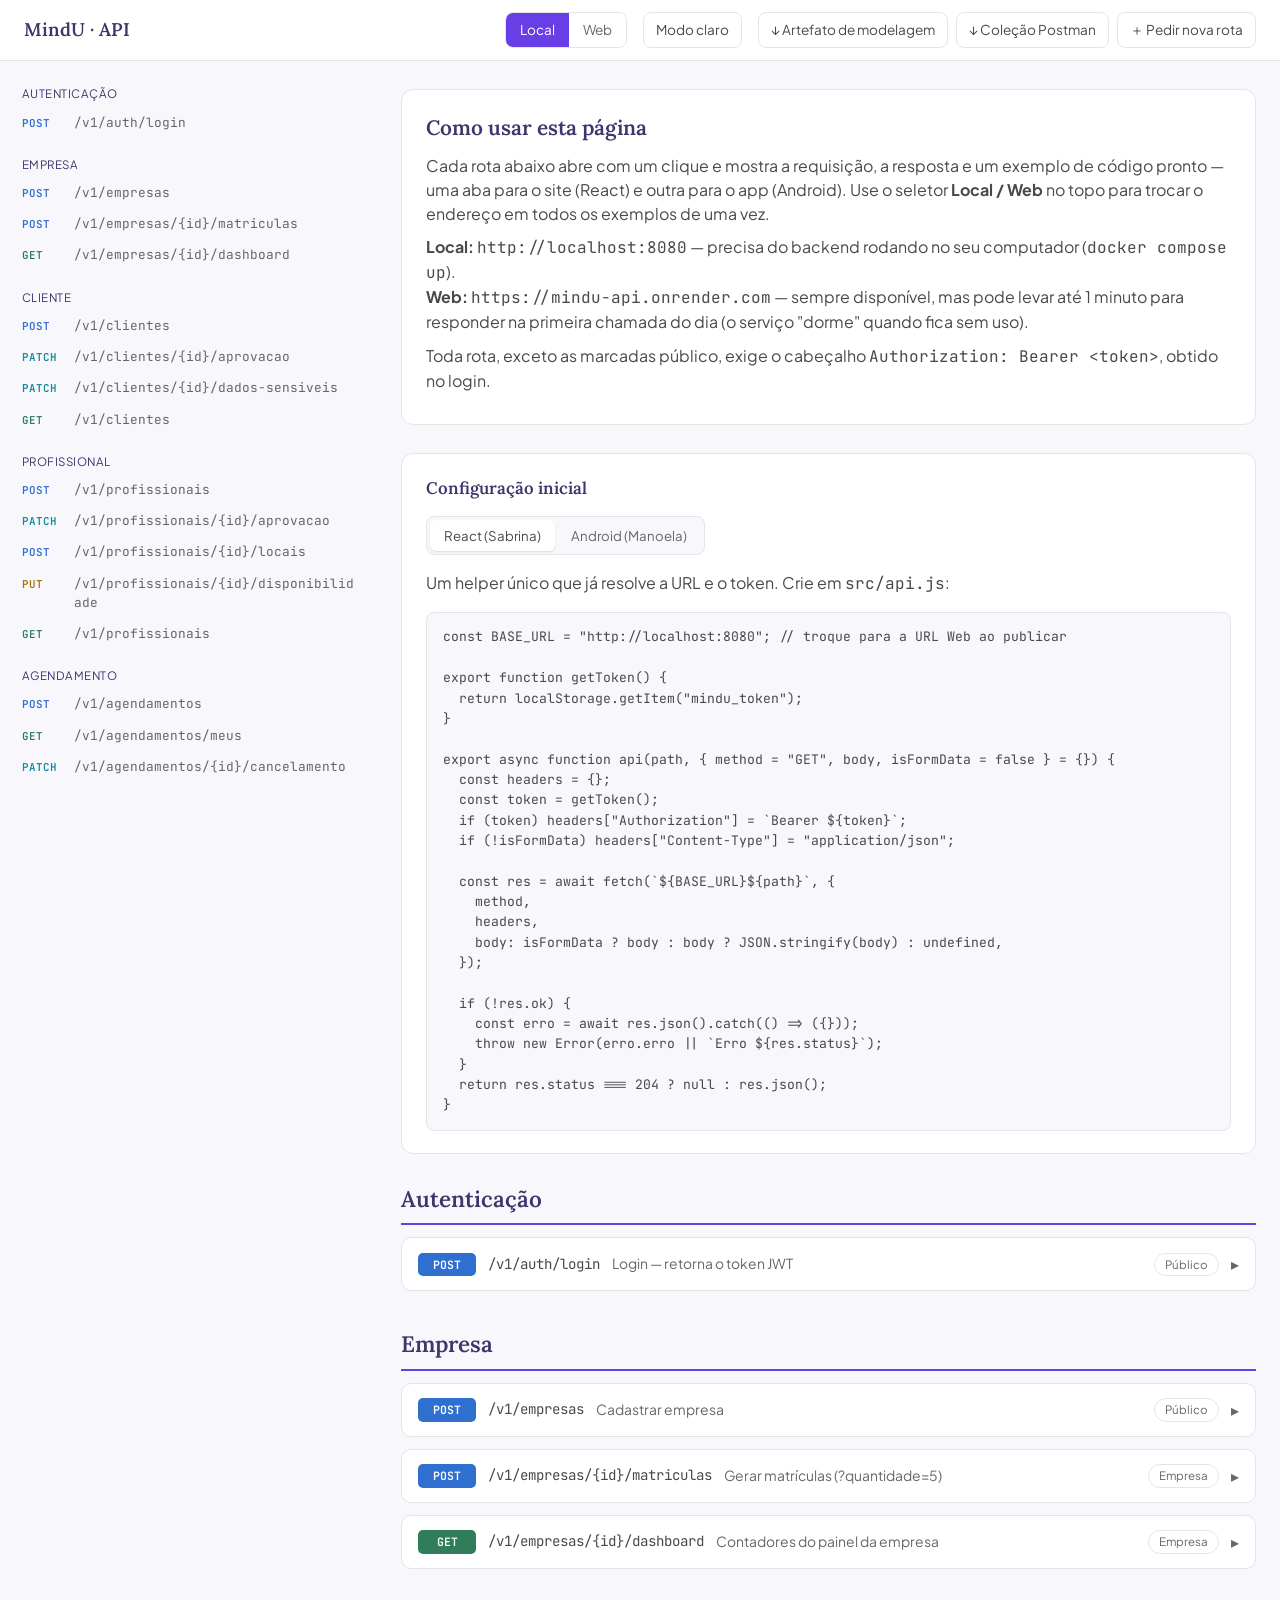
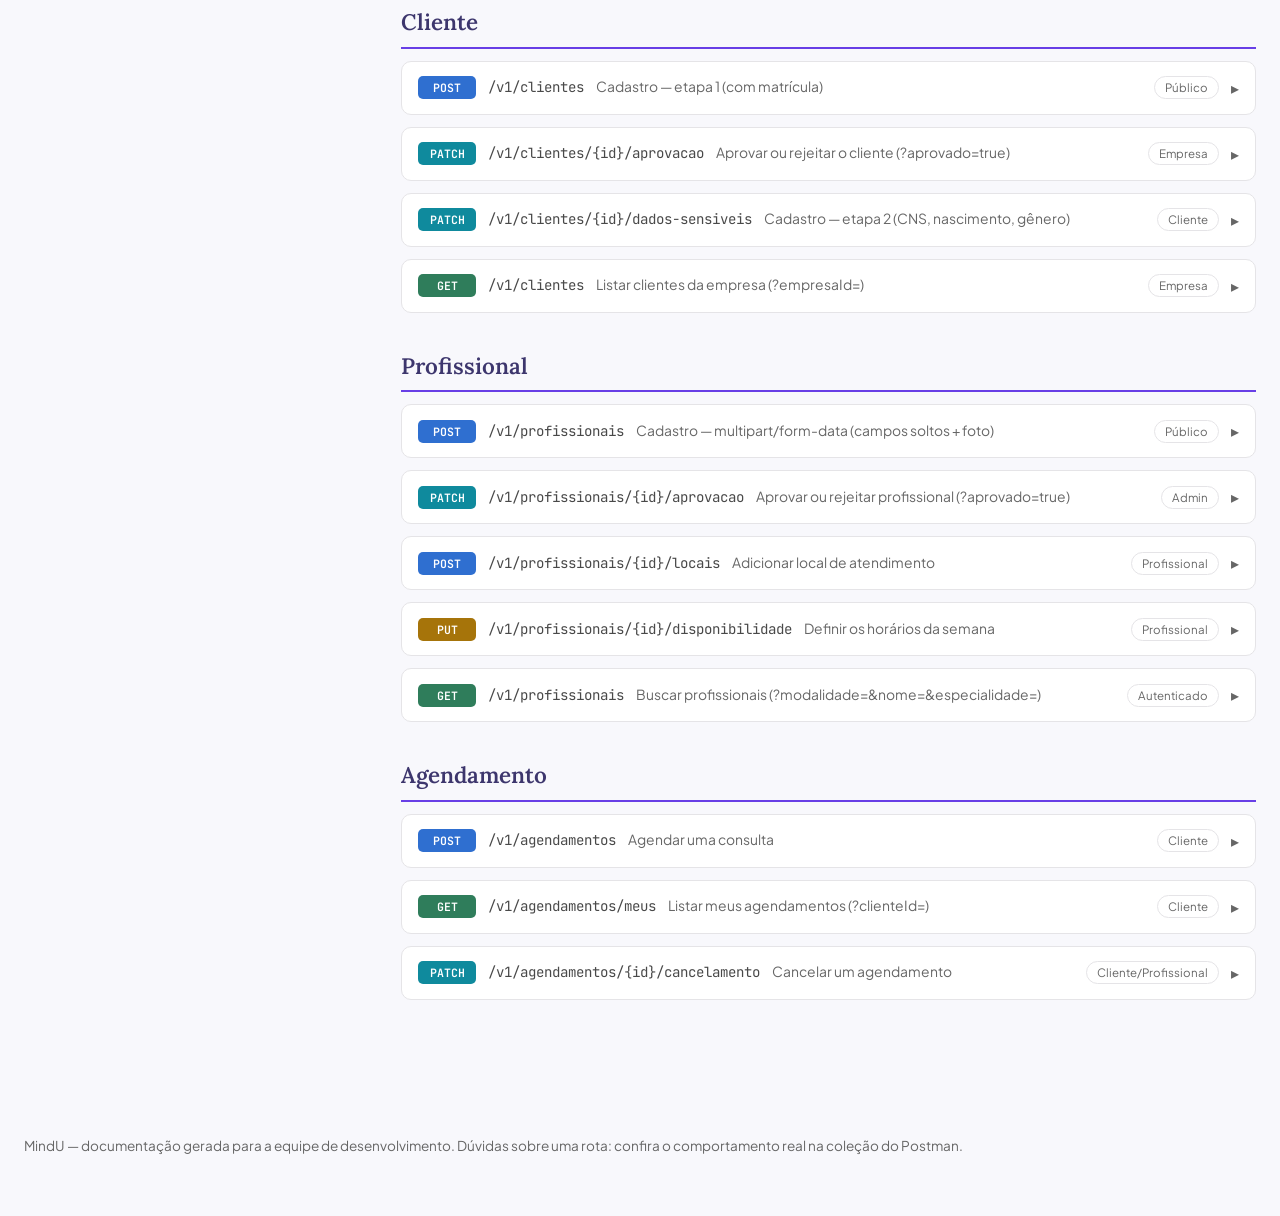
==== index.html @ 57644fc8 "Update index.html" ====
<!DOCTYPE html>
<html lang="pt-BR">
<head>
<meta charset="UTF-8">
<meta name="viewport" content="width=device-width, initial-scale=1">
<title>API MindU — Documentação</title>
<link rel="preconnect" href="https://fonts.googleapis.com">
<link rel="preconnect" href="https://fonts.gstatic.com" crossorigin>
<link href="https://fonts.googleapis.com/css2?family=Lora:wght@500;600&family=Plus+Jakarta+Sans:wght@400;500;600&family=JetBrains+Mono:wght@400;500&display=swap" rel="stylesheet">
<link rel="stylesheet" href="style.css">
<script src="script.js" defer></script>
</head>
<body>

  <div class="topbar">
    <h1>MindU · API</h1>
    <div class="spacer"></div>
    <div class="env-toggle" role="group" aria-label="Ambiente">
      <button id="env-local" class="active" data-env="local">Local</button>
      <button id="env-web" data-env="web">Web</button>
    </div>
    <button class="theme-toggle" id="theme-toggle" type="button" aria-label="Alternar tema"></button>
    <div class="dl">
      <a href="docs/mindu-modelagem.html" download>↓ Artefato de modelagem</a>
      <a href="docs/mindu-postman-collection.json" download>↓ Coleção Postman</a>
      <a id="req-route" href="#" target="_blank" rel="noopener">＋ Pedir nova rota</a>
    </div>
  </div>

  <div class="layout">
    <nav class="side" id="sidenav"></nav>
    <main>

      <div class="intro">
        <h2>Como usar esta página</h2>
        <p>Cada rota abaixo abre com um clique e mostra a requisição, a resposta e um exemplo de código pronto — uma aba para o site (React) e outra para o app (Android). Use o seletor <strong>Local / Web</strong> no topo para trocar o endereço em todos os exemplos de uma vez.</p>
        <p><strong>Local:</strong> <code>http://localhost:8080</code> — precisa do backend rodando no seu computador (<code>docker compose up</code>).<br>
        <strong>Web:</strong> <code id="web-url-display">https://mindu-api.onrender.com</code> — sempre disponível, mas pode levar até 1 minuto para responder na primeira chamada do dia (o serviço "dorme" quando fica sem uso).</p>
        <p>Toda rota, exceto as marcadas <span class="auth-pill">público</span>, exige o cabeçalho <code>Authorization: Bearer &lt;token&gt;</code>, obtido no login.</p>
      </div>

      <div class="setup">
        <h3>Configuração inicial</h3>
        <div class="tabs" data-setuptabs>
          <button class="active" data-tab="react">React (Sabrina)</button>
          <button data-tab="android">Android (Manoela)</button>
        </div>
        <div class="panel active" data-panel="react">
          <p class="setup-note">Um helper único que já resolve a URL e o token. Crie em <code>src/api.js</code>:</p>
          <pre><code>const BASE_URL = "<span class="baseurl">http://localhost:8080</span>"; // troque para a URL Web ao publicar

export function getToken() {
  return localStorage.getItem("mindu_token");
}

export async function api(path, { method = "GET", body, isFormData = false } = {}) {
  const headers = {};
  const token = getToken();
  if (token) headers["Authorization"] = `Bearer ${token}`;
  if (!isFormData) headers["Content-Type"] = "application/json";

  const res = await fetch(`${BASE_URL}${path}`, {
    method,
    headers,
    body: isFormData ? body : body ? JSON.stringify(body) : undefined,
  });

  if (!res.ok) {
    const erro = await res.json().catch(() => ({}));
    throw new Error(erro.erro || `Erro ${res.status}`);
  }
  return res.status === 204 ? null : res.json();
}</code></pre>
        </div>
        <div class="panel" data-panel="android">
          <p class="setup-note">Adicione ao <code>build.gradle</code> (module: app):</p>
          <pre><code>implementation("com.squareup.retrofit2:retrofit:2.11.0")
implementation("com.squareup.retrofit2:converter-gson:2.11.0")
implementation("com.squareup.okhttp3:logging-interceptor:4.12.0")</code></pre>
      <p class="setup-note setup-note-spaced"><code>RetrofitClient.java</code> — monta o cliente e injeta o token salvo:</p>
      <pre><code>public class RetrofitClient {
    private static final String BASE_URL = "<span class="baseurl">http://10.0.2.2:8080</span>/"; // emulador -> localhost da máquina
    private static Retrofit retrofit;

    public static Retrofit getInstance(Context context) {
        if (retrofit == null) {
            OkHttpClient client = new OkHttpClient.Builder()
                .addInterceptor(chain -> {
                    SharedPreferences prefs = context.getSharedPreferences("mindu", Context.MODE_PRIVATE);
                    String token = prefs.getString("token", null);
                    Request.Builder b = chain.request().newBuilder();
                    if (token != null) b.addHeader("Authorization", "Bearer " + token);
                    return chain.proceed(b.build());
                })
                .addInterceptor(new HttpLoggingInterceptor().setLevel(HttpLoggingInterceptor.Level.BODY))
                .build();

            retrofit = new Retrofit.Builder()
                .baseUrl(BASE_URL)
                .client(client)
                .addConverterFactory(GsonConverterFactory.create())
                .build();
        }
        return retrofit;
    }
}</code></pre>
          <p class="setup-note setup-note-compact">No emulador Android, <code>10.0.2.2</code> aponta para o <code>localhost</code> do seu PC. Em um celular físico na mesma rede, use o IP local da máquina (ex.: <code>192.168.x.x</code>) em vez disso — a URL Web funciona igual nos dois casos.</p>
          <p class="setup-note setup-note-spaced">Cada rota abaixo mostra só o método da interface <code>ApiService</code> e a chamada — adicione o método correspondente à sua interface conforme for implementando.</p>
        </div>
      </div>

      <div id="routes"></div>
    </main>
  </div>

  <footer>MindU — documentação gerada para a equipe de desenvolvimento. Dúvidas sobre uma rota: confira o comportamento real na coleção do Postman.</footer>

</body>
</html>
---- style.css ----
:root {
  color-scheme: light dark;

  /* Paleta oficial: valor claro, valor escuro */
  --bg:      light-dark(#F8F8FC, #030307);
  --panel:   light-dark(#FFFFFF, #1F2028);
  --ink:     light-dark(#494949, #BCBACA);  /* texto */
  --muted:   light-dark(#666666, #9C91A7);  /* texto secundário */
  --line:    light-dark(#E5E4E7, #2E303A);  /* bordas */
  --primary: light-dark(#3D366D, #9992C9);  /* títulos */
  --accent:  light-dark(#683FE6, #4319C2);  /* fundos: botão ativo */
  --link:    light-dark(#683FE6, #9992C9);  /* links e destaques em texto */
  --focus:   #8294EF;                        /* anel de foco e hover */
  --accent-ink: #FFFFFF;

  /* Métodos HTTP (fora da paleta, para cada um ter cor própria) */
  --get:    light-dark(#2F7D5B, #4FB58A);
  --post:   light-dark(#2F6FD0, #6A9BF0);
  --put:    light-dark(#A6740A, #D9A23A);
  --patch:  light-dark(#0F8A9D, #3FB6C9);
  --delete: light-dark(#B23A48, #E06B79);
  --badge-ink: light-dark(#FFFFFF, #030307);

  font-family: 'Plus Jakarta Sans', system-ui, -apple-system, sans-serif;
  font-size: 16px;
  line-height: 1.5;
}
:root[data-theme="light"] { color-scheme: light; }
:root[data-theme="dark"]  { color-scheme: dark; }

* { box-sizing: border-box; }
html { scroll-padding-top: calc(var(--topbar-h, 60px) + 12px); }
body { margin: 0; background: var(--bg); color: var(--ink); }
h1, h2, h3 { font-family: 'Lora', Georgia, serif; font-weight: 600; margin: 0; color: var(--primary); }
code, pre, .mono { font-family: 'JetBrains Mono', monospace; }
p code, li code { overflow-wrap: anywhere; }
a { color: var(--link); }
button:focus-visible, a:focus-visible { outline: 2px solid var(--focus); outline-offset: 2px; }

/* Topo */
.topbar { position: sticky; top: 0; z-index: 20; display: flex; align-items: center; gap: 12px 16px; padding: 12px 24px; background: var(--panel); border-bottom: 1px solid var(--line); flex-wrap: wrap; }
.topbar h1 { font-size: 1.15rem; }
.topbar .sub { color: var(--muted); font-size: .85rem; }
.spacer { flex: 1; }
.theme-toggle, .dl a { border: 1px solid var(--line); border-radius: 8px; padding: 7px 12px; font: inherit; font-size: .85rem; cursor: pointer; color: var(--ink); background: var(--panel); text-decoration: none; white-space: nowrap; }
.theme-toggle:hover, .dl a:hover { border-color: var(--focus); color: var(--link); }
.env-toggle { display: flex; border: 1px solid var(--line); border-radius: 8px; overflow: hidden; }
.env-toggle button { border: none; background: var(--panel); padding: 7px 14px; font: inherit; font-size: .85rem; cursor: pointer; color: var(--muted); }
.env-toggle button.active { background: var(--accent); color: var(--accent-ink); }
.dl { display: flex; gap: 8px; flex-wrap: wrap; }

/* Layout */
.layout { display: flex; max-width: 1280px; margin: 0 auto; }
main { flex: 1; padding: 28px 24px 80px; min-width: 0; }

/* Menu lateral */
nav.side { flex-shrink: 0; padding: 24px 12px; position: sticky; top: var(--topbar-h, 60px); align-self: flex-start; max-height: calc(100vh - var(--topbar-h, 60px)); overflow-y: auto; overflow-x: hidden; overscroll-behavior: contain; scrollbar-width: thin; }
nav.side a { display: flex; align-items: baseline; gap: 8px; padding: 6px 10px; border-radius: 6px; color: var(--muted); text-decoration: none; font-size: .8rem; }
nav.side a:hover { background: var(--line); color: var(--ink); }
nav.side .nm { flex: 0 0 44px; font-family: 'JetBrains Mono', monospace; font-size: .68rem; font-weight: 600; }
nav.side .np { min-width: 0; font-family: 'JetBrains Mono', monospace; overflow-wrap: anywhere; }
nav.side .nm.get { color: var(--get); }
nav.side .nm.post { color: var(--post); }
nav.side .nm.put { color: var(--put); }
nav.side .nm.patch { color: var(--patch); }
nav.side .nm.delete { color: var(--delete); }
nav.side .grp { font-size: .72rem; text-transform: uppercase; letter-spacing: .04em; color: var(--primary); margin: 18px 0 4px 10px; }
nav.side .grp:first-child { margin-top: 0; }

/* Conteúdo */
.intro, .setup { background: var(--panel); border: 1px solid var(--line); border-radius: 12px; padding: 22px 24px; margin-bottom: 28px; }
.intro p { margin: .6em 0; max-width: 70ch; }
.intro h2 { font-size: 1.3rem; margin-bottom: 10px; }
.setup h3 { font-size: 1.05rem; margin-bottom: 8px; }
section.resource { margin-bottom: 36px; }
section.resource > h2 { font-size: 1.4rem; margin-bottom: 4px; padding-bottom: 8px; border-bottom: 2px solid var(--link); }

/* Rotas */
.route { background: var(--panel); border: 1px solid var(--line); border-radius: 10px; margin-top: 12px; overflow: hidden; }
.route > button.head { width: 100%; display: flex; align-items: center; flex-wrap: wrap; gap: 8px 12px; padding: 14px 16px; background: none; border: none; cursor: pointer; text-align: left; font: inherit; color: var(--ink); }
.badge { font-size: .72rem; font-weight: 600; padding: 3px 9px; border-radius: 5px; color: var(--badge-ink); font-family: 'JetBrains Mono', monospace; flex-shrink: 0; width: 58px; text-align: center; }
.badge.get { background: var(--get); }
.badge.post { background: var(--post); }
.badge.put { background: var(--put); }
.badge.patch { background: var(--patch); }
.badge.delete { background: var(--delete); }
.route .path { font-family: 'JetBrains Mono', monospace; font-size: .88rem; min-width: 0; overflow-wrap: anywhere; }
.route .desc { color: var(--muted); font-size: .87rem; flex: 1 1 200px; min-width: 0; overflow: hidden; text-overflow: ellipsis; white-space: nowrap; }
.route .auth-pill { font-size: .72rem; color: var(--muted); border: 1px solid var(--line); border-radius: 20px; padding: 2px 10px; flex-shrink: 0; }
.chev { transition: transform .15s; color: var(--muted); flex-shrink: 0; }
.route.open .chev { transform: rotate(90deg); }
.route .body { display: none; padding: 0 18px 20px; border-top: 1px solid var(--line); }
.route.open .body { display: block; }
.route .body p.d { color: var(--muted); margin: 14px 0 6px; font-size: .92rem; }

.tabs { display: flex; gap: 2px; margin: 14px 0 0; background: var(--bg); border: 1px solid var(--line); border-radius: 8px; padding: 3px; width: fit-content; max-width: 100%; flex-wrap: wrap; }
.tabs button { border: none; background: none; padding: 6px 14px; font: inherit; font-size: .83rem; border-radius: 6px; cursor: pointer; color: var(--muted); }
.tabs button.active { background: var(--panel); color: var(--ink); box-shadow: 0 1px 2px rgba(0, 0, 0, .12); }
.panel { display: none; }
.panel.active { display: block; }

pre { background: var(--bg); color: var(--ink); border: 1px solid var(--line); padding: 14px 16px; border-radius: 8px; overflow-x: auto; font-size: .82rem; margin: 8px 0 0; line-height: 1.55; }
.url-line { font-family: 'JetBrains Mono', monospace; font-size: .85rem; background: var(--bg); border: 1px solid var(--line); border-radius: 6px; padding: 8px 12px; margin-top: 10px; overflow-x: auto; white-space: nowrap; }
.url-line .m { font-weight: 600; }

.issue-link { display: inline-block; margin-top: 14px; font-size: .85rem; }

footer { max-width: 1280px; margin: 0 auto; padding: 20px 24px 60px; color: var(--muted); font-size: .85rem; }

@media (max-width: 860px) {
  nav.side { display: none; }
  .route .desc { display: none; }
  h1 span { display: none;}
}
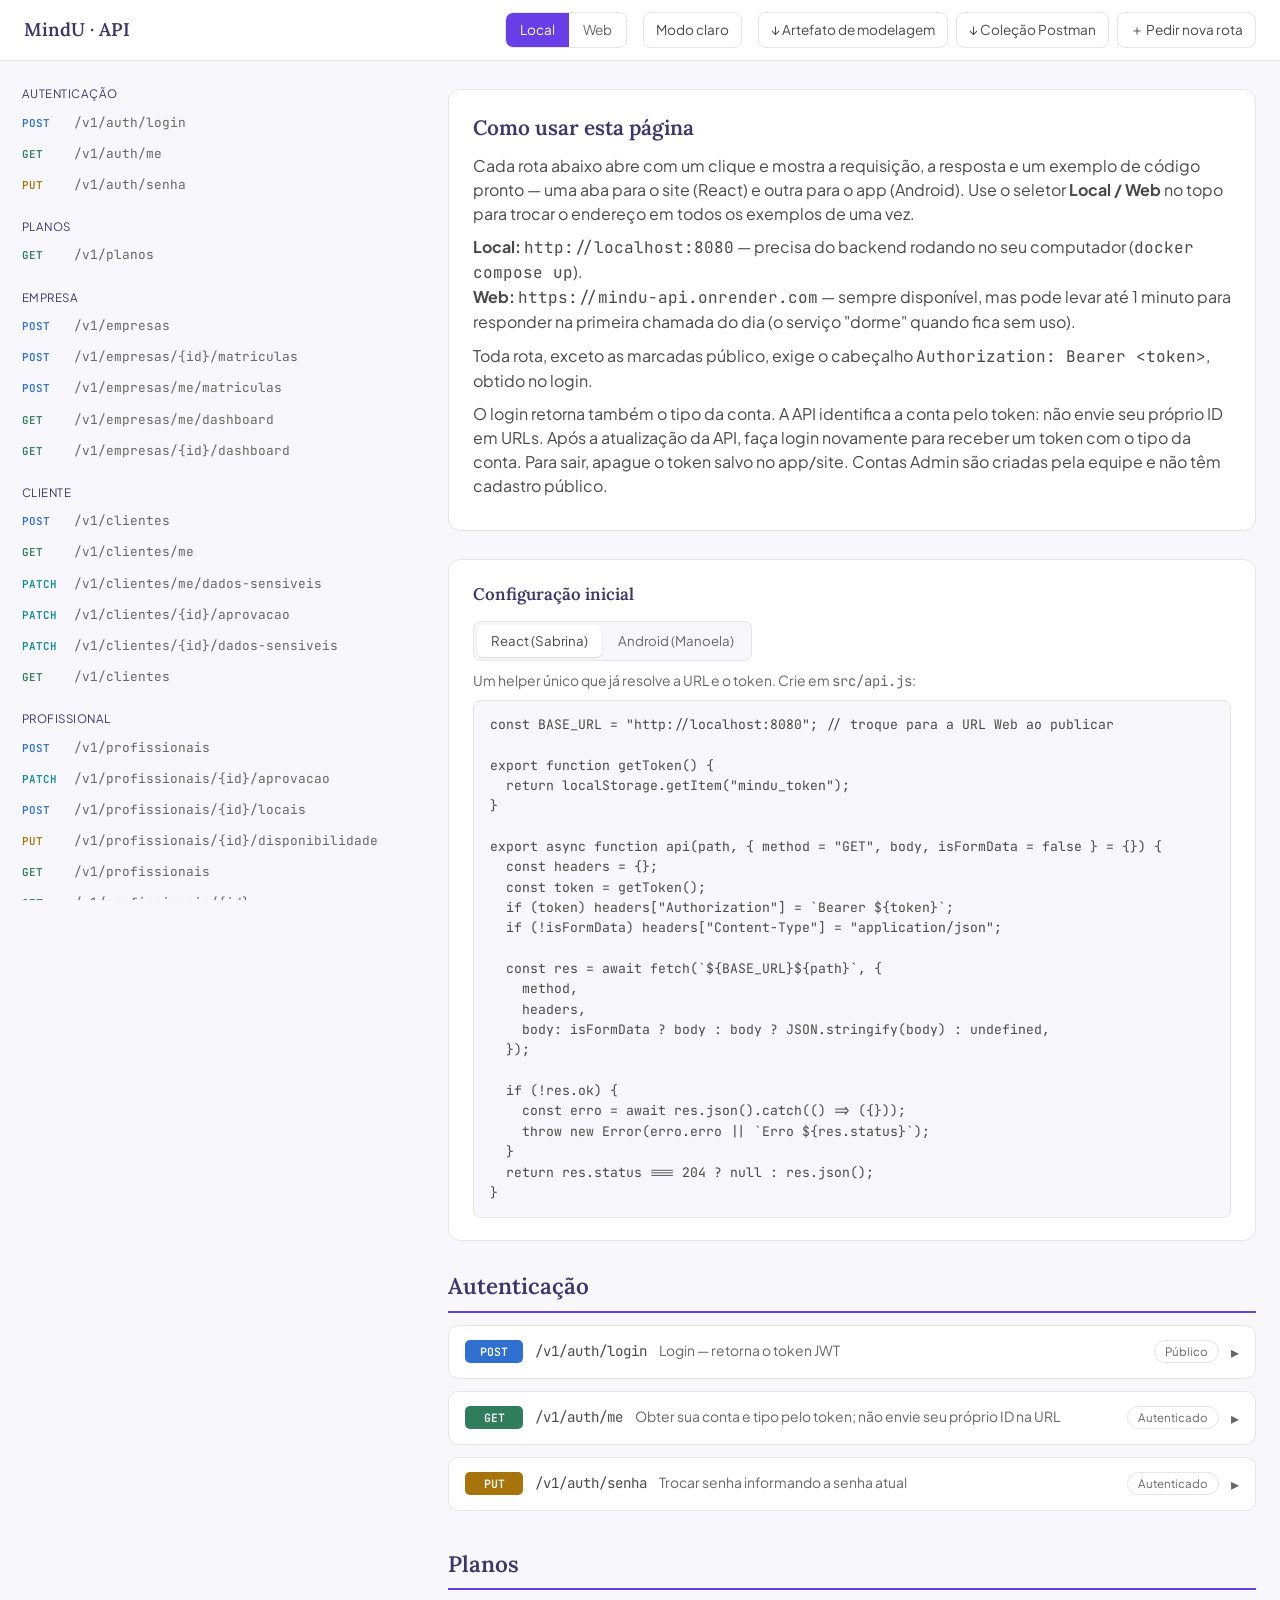
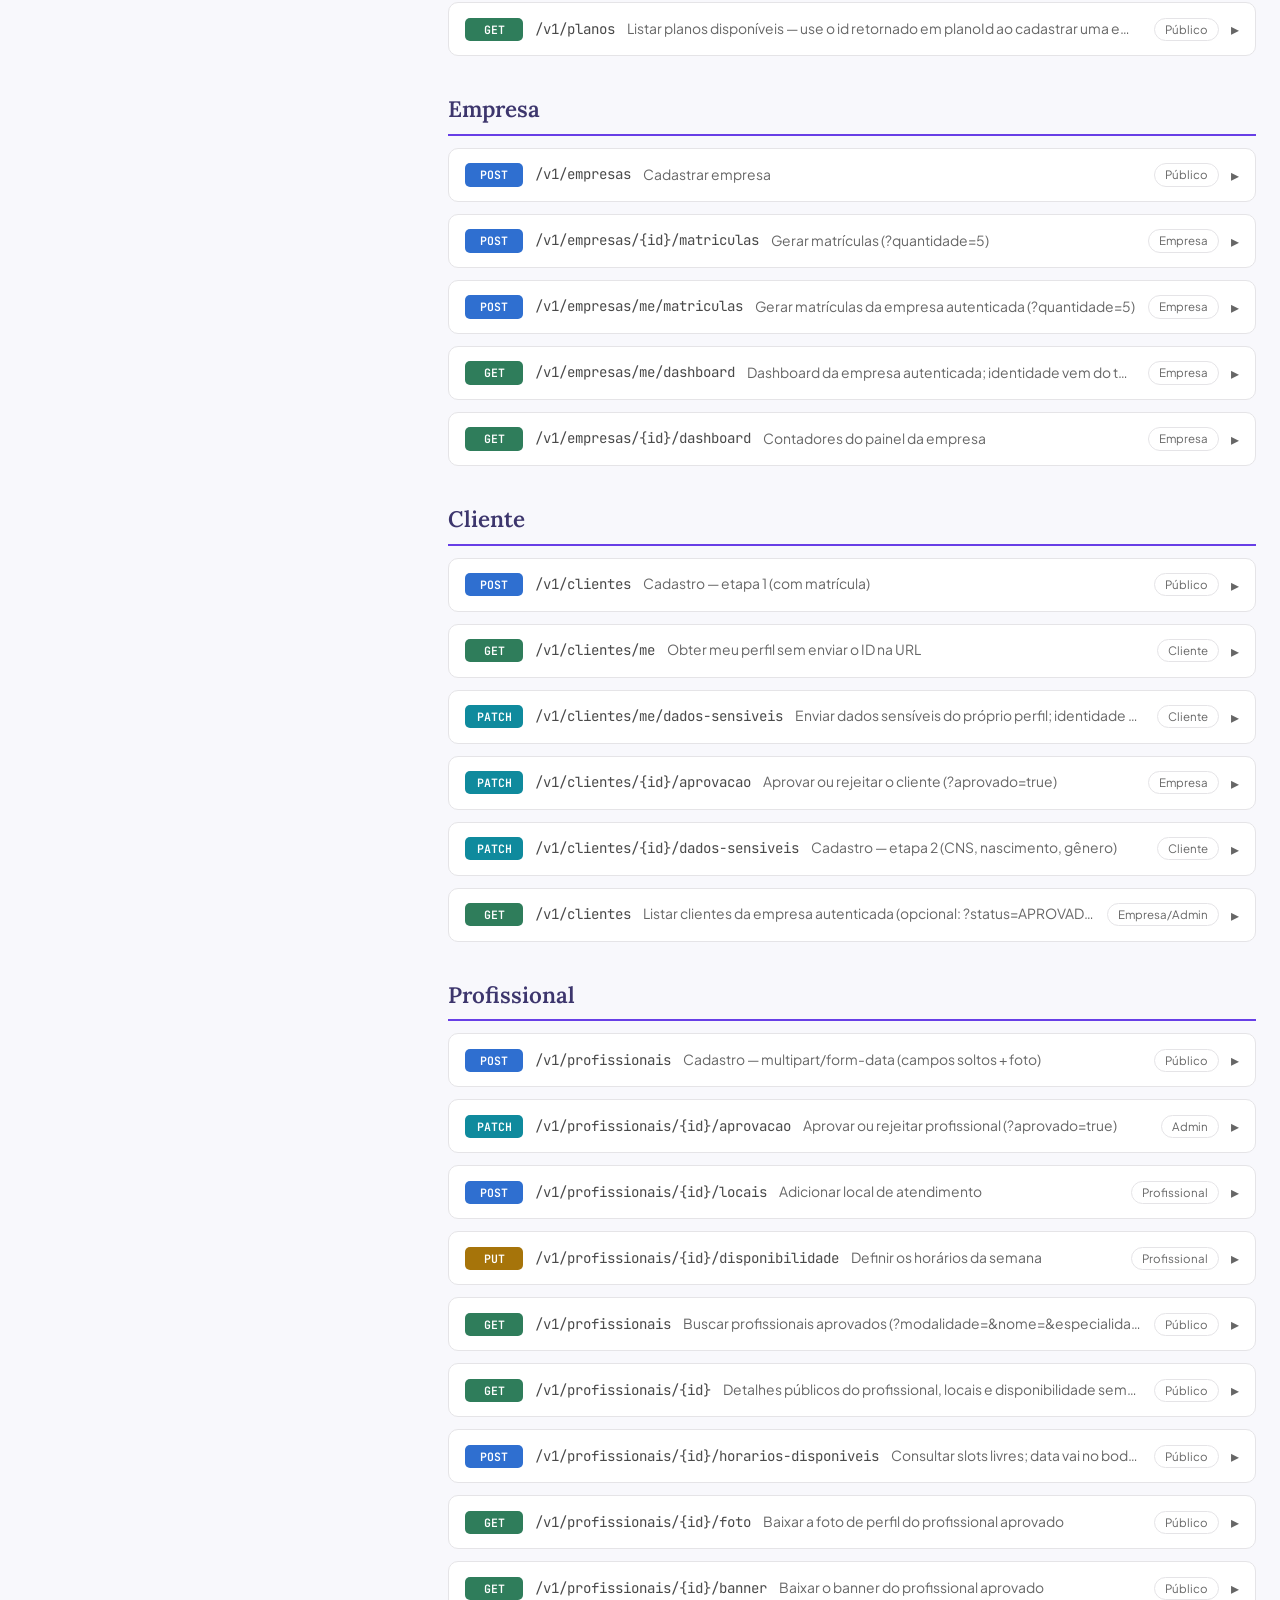
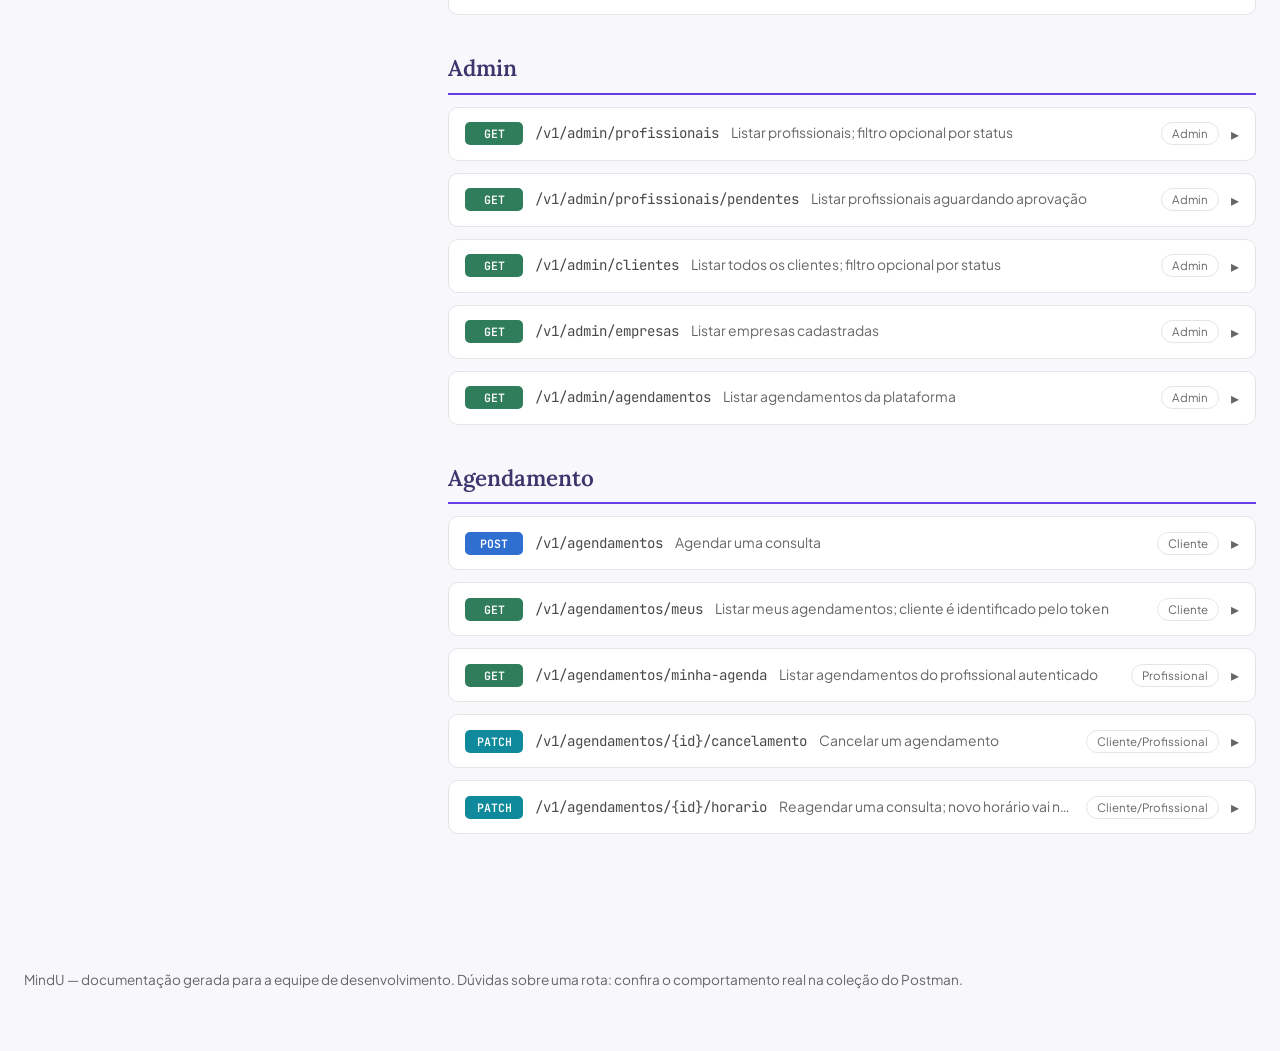
==== commit 2a288691: "a" ====
--- a/index.html
+++ b/index.html
@@ -37,6 +37,7 @@
         <p><strong>Local:</strong> <code>http://localhost:8080</code> — precisa do backend rodando no seu computador (<code>docker compose up</code>).<br>
         <strong>Web:</strong> <code id="web-url-display">https://mindu-api.onrender.com</code> — sempre disponível, mas pode levar até 1 minuto para responder na primeira chamada do dia (o serviço "dorme" quando fica sem uso).</p>
         <p>Toda rota, exceto as marcadas <span class="auth-pill">público</span>, exige o cabeçalho <code>Authorization: Bearer &lt;token&gt;</code>, obtido no login.</p>
+      <p>O login retorna também o tipo da conta. A API identifica a conta pelo token: não envie seu próprio ID em URLs. Após a atualização da API, faça login novamente para receber um token com o tipo da conta. Para sair, apague o token salvo no app/site. Contas Admin são criadas pela equipe e não têm cadastro público.</p>
       </div>
 
       <div class="setup">
--- a/style.css
+++ b/style.css
@@ -104,8 +104,22 @@
 .url-line .m { font-weight: 600; }
 
 .issue-link { display: inline-block; margin-top: 14px; font-size: .85rem; }
+.setup-note { color: var(--muted); font-size: .87rem; margin: 10px 0 0; }
+.setup-note-spaced { margin-top: 14px; }
+.setup-note-compact { font-size: .85rem; margin-top: 10px; }
+footer { max-width: 1280px; margin: 0 auto; padding: 20px 24px 60px; color: var(--muted); font-size: .85rem; }
 
-footer { max-width: 1280px; margin: 0 auto; padding: 20px 24px 60px; color: var(--muted); font-size: .85rem; }
+.errors { margin-top: 16px; border-top: 1px dashed var(--line); padding-top: 12px; }
+.errors summary { cursor: pointer; font-size: .85rem; font-weight: 600; color: var(--primary); }
+.errors summary:hover { color: var(--link); }
+.errors ul { margin: 10px 0 0; padding-left: 0; list-style: none; }
+.errors li { font-size: .85rem; padding: 8px 0; border-top: 1px solid var(--line); }
+.errors li:first-child { border-top: none; }
+.cod { display: inline-block; font-family: 'JetBrains Mono', monospace; font-size: .72rem; font-weight: 600; padding: 1px 7px; border-radius: 4px; margin-right: 6px; }
+.cod-4xx { background: color-mix(in srgb, var(--put) 20%, transparent); color: var(--put); }
+.cod-5xx { background: color-mix(in srgb, var(--delete) 20%, transparent); color: var(--delete); }
+nav.side a { position: relative; }
+.err-count { margin-left: auto; flex-shrink: 0; font-size: .65rem; font-weight: 700; background: var(--line); color: var(--muted); border-radius: 999px; padding: 1px 6px; }
 
 @media (max-width: 860px) {
   nav.side { display: none; }
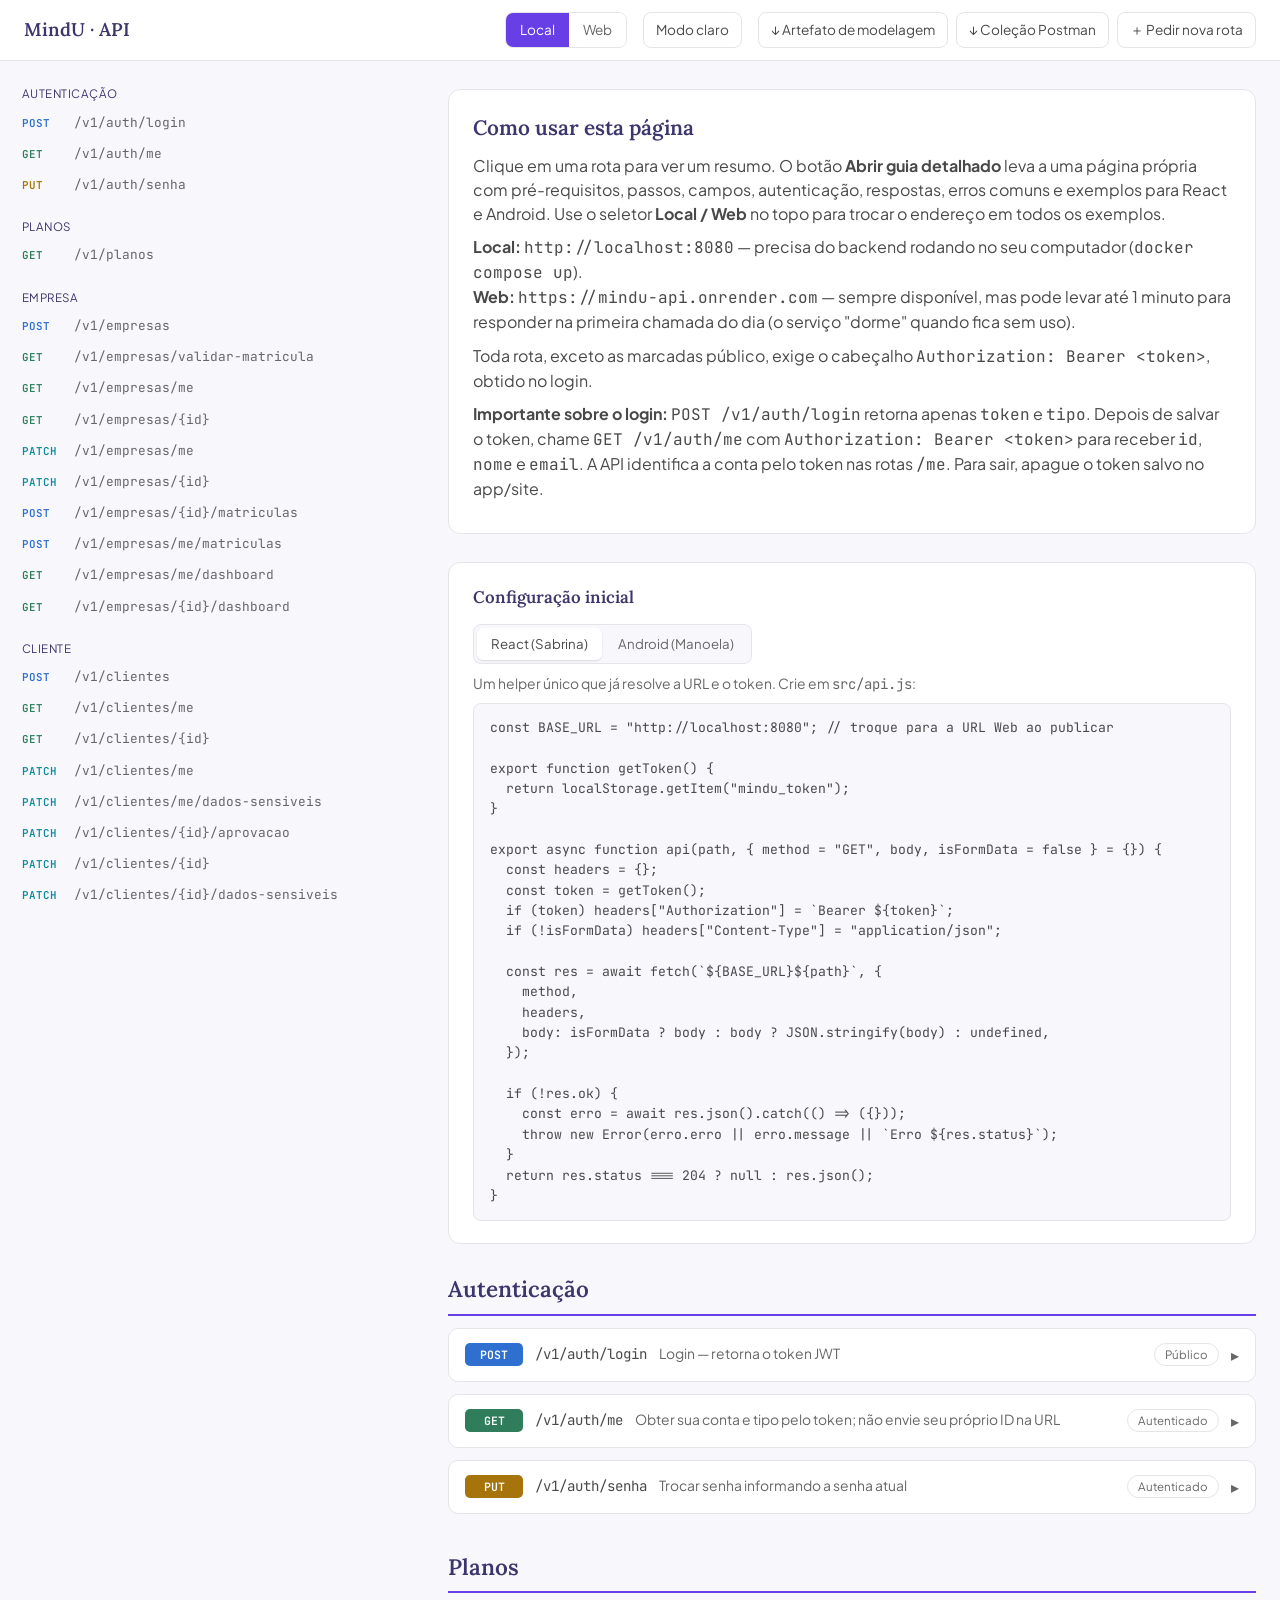
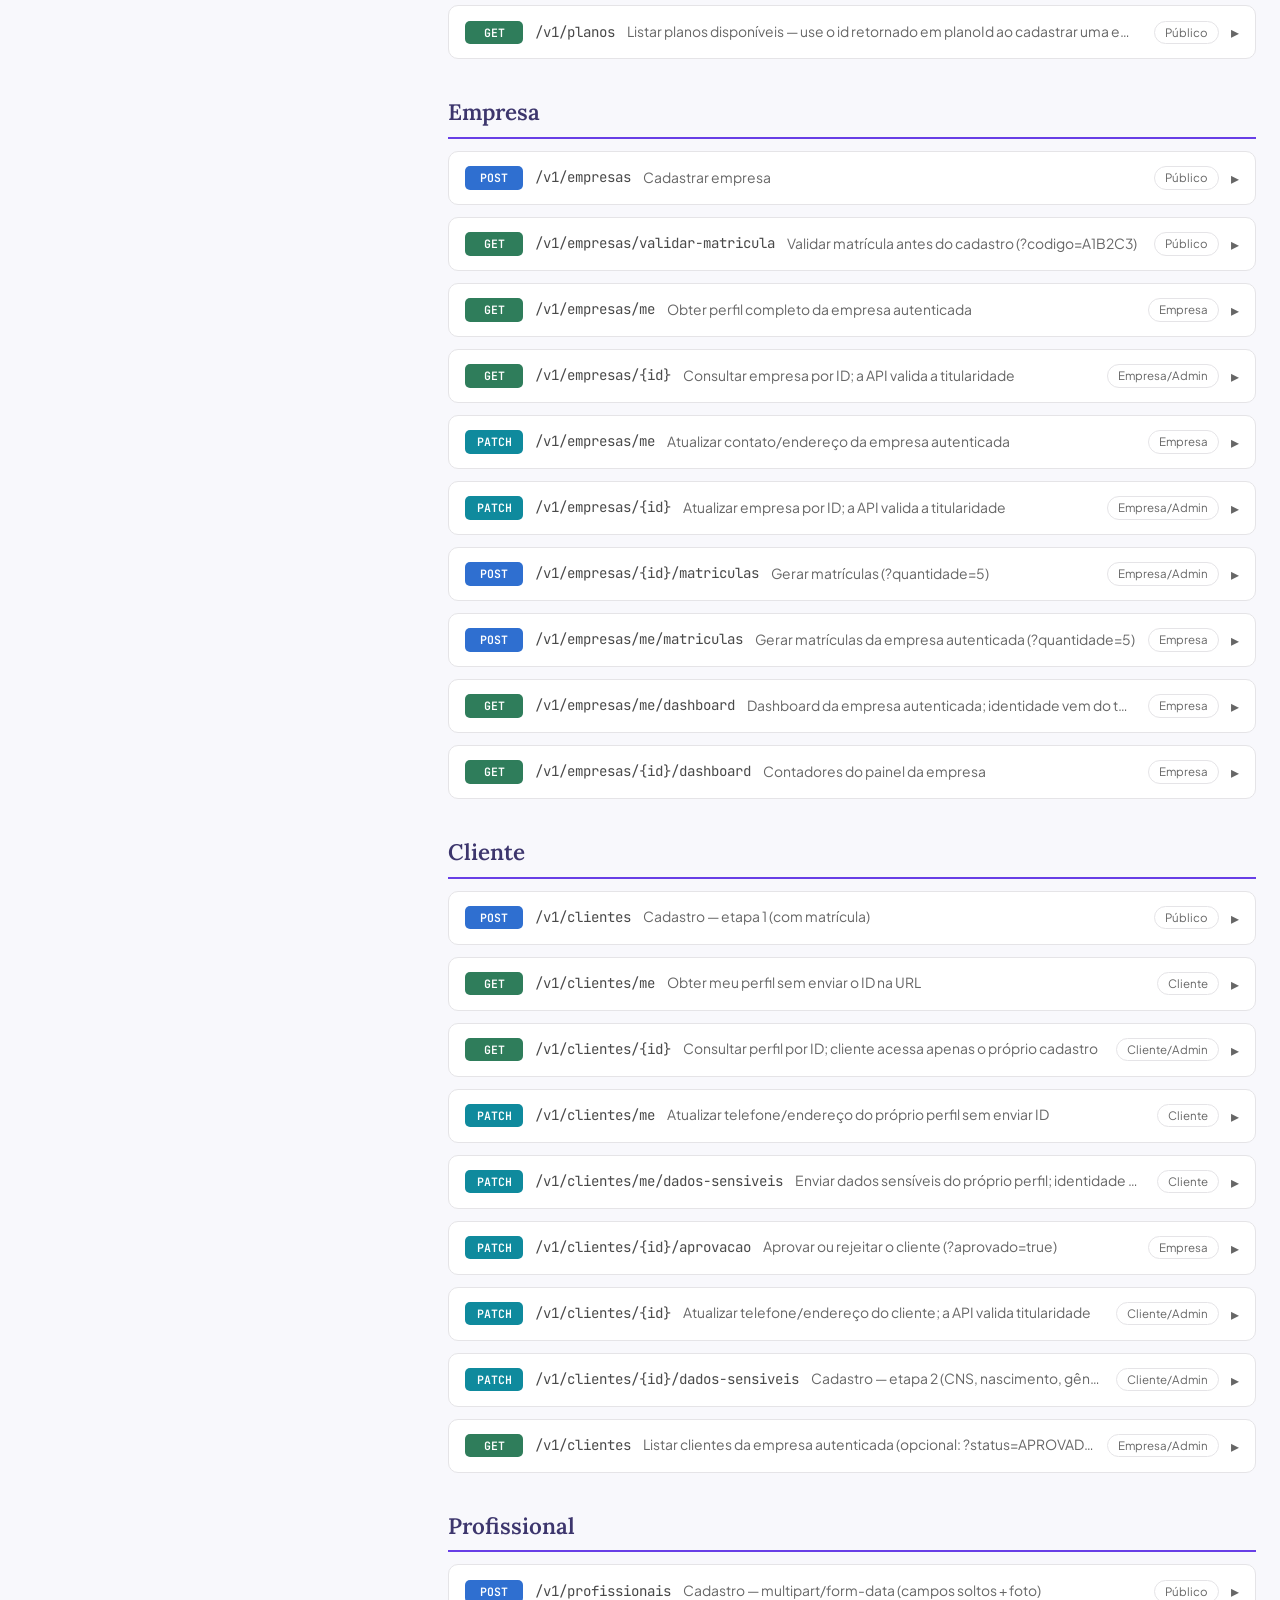
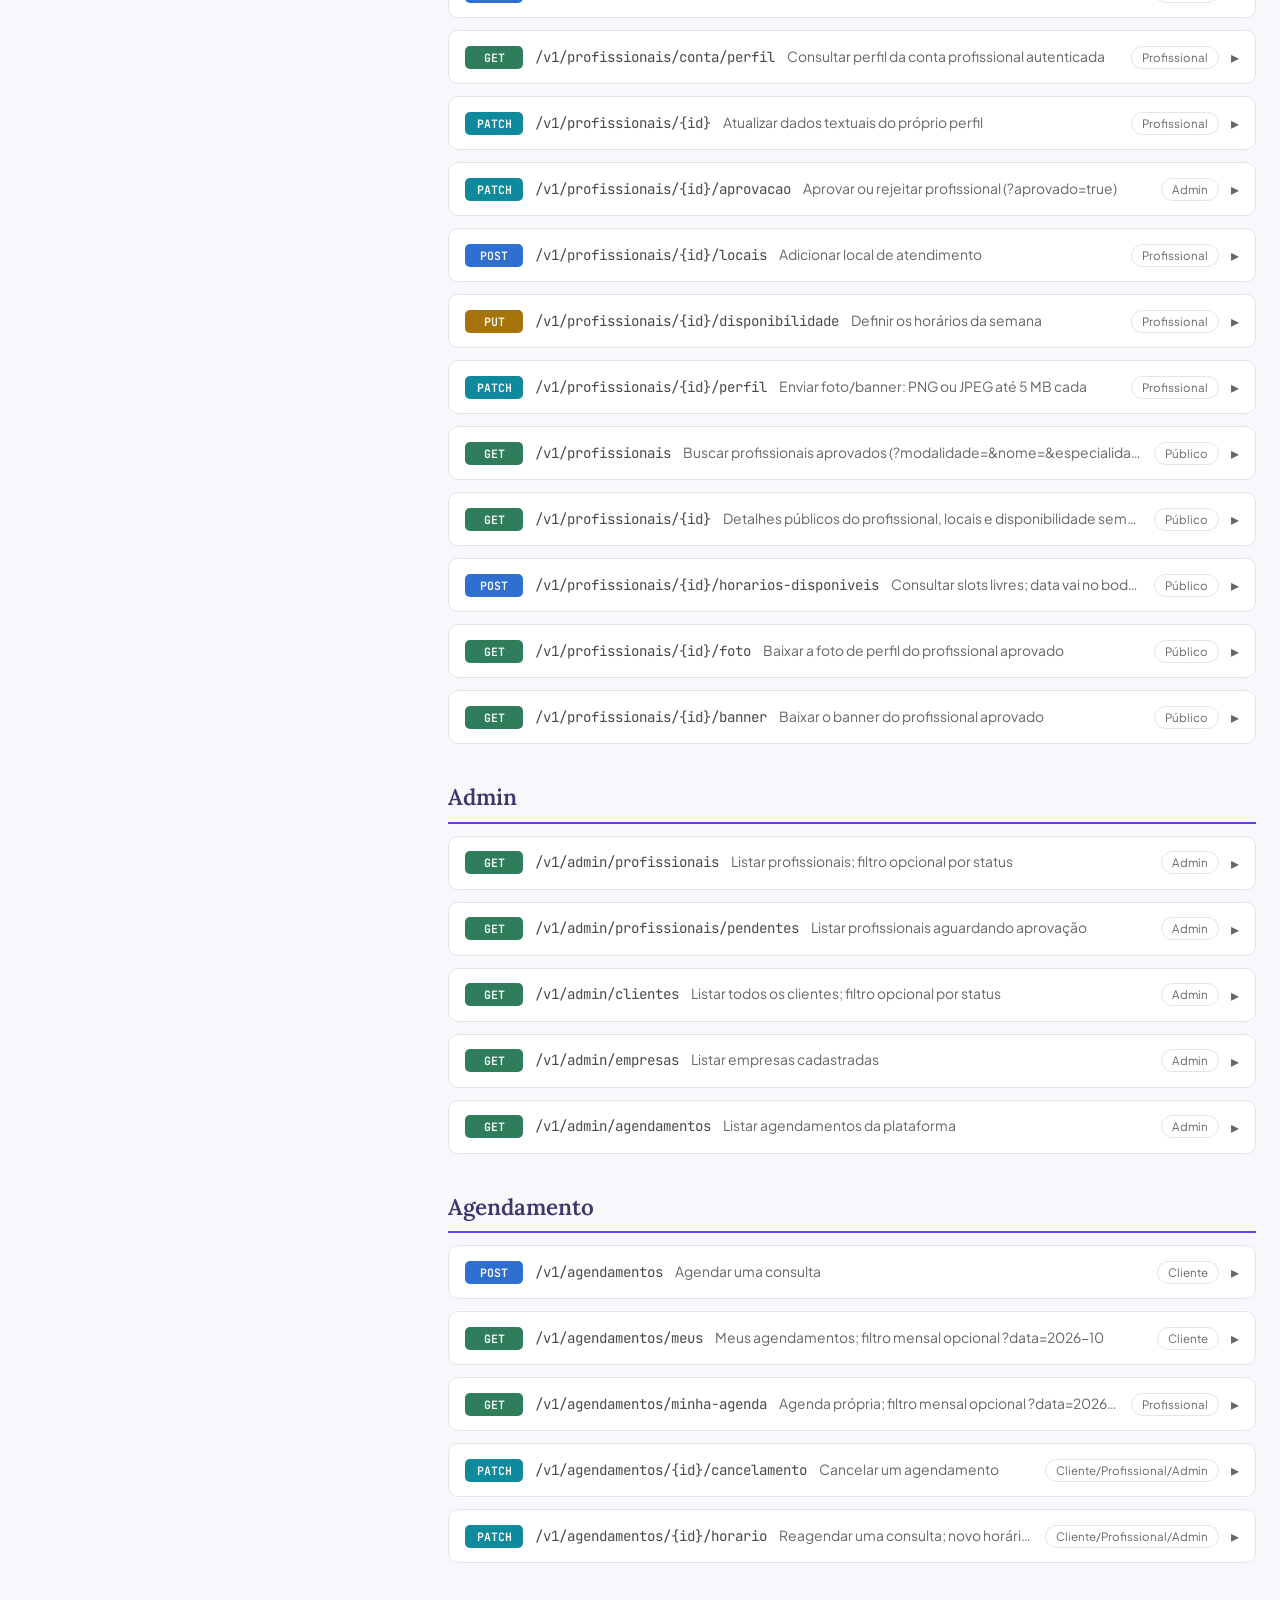
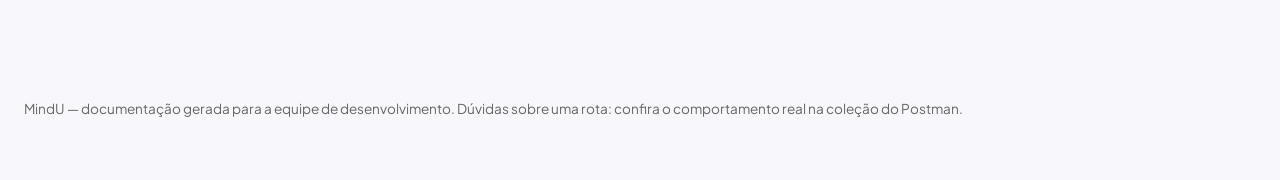
==== commit bc22fb07: "acrescentando novas rotas" ====
--- a/index.html
+++ b/index.html
@@ -33,11 +33,11 @@
 
       <div class="intro">
         <h2>Como usar esta página</h2>
-        <p>Cada rota abaixo abre com um clique e mostra a requisição, a resposta e um exemplo de código pronto — uma aba para o site (React) e outra para o app (Android). Use o seletor <strong>Local / Web</strong> no topo para trocar o endereço em todos os exemplos de uma vez.</p>
+        <p>Clique em uma rota para ver um resumo. O botão <strong>Abrir guia detalhado</strong> leva a uma página própria com pré-requisitos, passos, campos, autenticação, respostas, erros comuns e exemplos para React e Android. Use o seletor <strong>Local / Web</strong> no topo para trocar o endereço em todos os exemplos.</p>
         <p><strong>Local:</strong> <code>http://localhost:8080</code> — precisa do backend rodando no seu computador (<code>docker compose up</code>).<br>
         <strong>Web:</strong> <code id="web-url-display">https://mindu-api.onrender.com</code> — sempre disponível, mas pode levar até 1 minuto para responder na primeira chamada do dia (o serviço "dorme" quando fica sem uso).</p>
         <p>Toda rota, exceto as marcadas <span class="auth-pill">público</span>, exige o cabeçalho <code>Authorization: Bearer &lt;token&gt;</code>, obtido no login.</p>
-      <p>O login retorna também o tipo da conta. A API identifica a conta pelo token: não envie seu próprio ID em URLs. Após a atualização da API, faça login novamente para receber um token com o tipo da conta. Para sair, apague o token salvo no app/site. Contas Admin são criadas pela equipe e não têm cadastro público.</p>
+      <p><strong>Importante sobre o login:</strong> <code>POST /v1/auth/login</code> retorna apenas <code>token</code> e <code>tipo</code>. Depois de salvar o token, chame <code>GET /v1/auth/me</code> com <code>Authorization: Bearer &lt;token&gt;</code> para receber <code>id</code>, <code>nome</code> e <code>email</code>. A API identifica a conta pelo token nas rotas <code>/me</code>. Para sair, apague o token salvo no app/site.</p>
       </div>
 
       <div class="setup">
@@ -68,7 +68,7 @@
 
   if (!res.ok) {
     const erro = await res.json().catch(() => ({}));
-    throw new Error(erro.erro || `Erro ${res.status}`);
+    throw new Error(erro.erro || erro.message || `Erro ${res.status}`);
   }
   return res.status === 204 ? null : res.json();
 }</code></pre>
@@ -93,7 +93,7 @@
                     if (token != null) b.addHeader("Authorization", "Bearer " + token);
                     return chain.proceed(b.build());
                 })
-                .addInterceptor(new HttpLoggingInterceptor().setLevel(HttpLoggingInterceptor.Level.BODY))
+                .addInterceptor(new HttpLoggingInterceptor().setLevel(BuildConfig.DEBUG ? HttpLoggingInterceptor.Level.BASIC : HttpLoggingInterceptor.Level.NONE))
                 .build();
 
             retrofit = new Retrofit.Builder()
--- a/style.css
+++ b/style.css
@@ -125,4 +125,25 @@
   nav.side { display: none; }
   .route .desc { display: none; }
   h1 span { display: none;}
-}  +}
+
+/* Guias individuais de rota */
+.detail-link { display: inline-flex; margin: 8px 0 4px; font-size: .86rem; font-weight: 600; color: var(--link); text-decoration: none; }
+.detail-link:hover, .back-link:hover { text-decoration: underline; }
+.route-detail-shell { max-width: 1040px; margin: 0 auto; padding: 28px 24px 64px; }
+.back-link { display: inline-block; margin-bottom: 18px; color: var(--link); font-weight: 600; text-decoration: none; }
+.eyebrow { margin: 0; color: var(--muted); font-size: .82rem; text-transform: uppercase; letter-spacing: .06em; }
+.detail-title { margin: 4px 0; color: var(--primary); font: 600 clamp(1.15rem, 2vw, 1.65rem)/1.45 'JetBrains Mono', monospace; overflow-wrap: anywhere; }
+.detail-lead { margin: 0 0 18px; color: var(--muted); }
+.detail-route .head { cursor: default; }
+.route-guide { margin: 12px 0 18px; padding: 16px 18px; background: var(--bg); border: 1px solid var(--line); border-radius: 10px; }
+.route-guide h3 { margin: 14px 0 4px; color: var(--primary); font-size: .98rem; }
+.route-guide h3:first-child { margin-top: 0; }
+.route-guide p { margin: 0; }
+.route-guide ol, .route-guide ul { margin: 6px 0 0; padding-left: 22px; }
+.route-guide li { margin: 4px 0; }
+@media (max-width: 680px) {
+  .route-detail-shell { padding: 20px 14px 48px; }
+  .route-detail-shell .route { border-radius: 8px; }
+  .route-guide { padding: 13px; }
+}
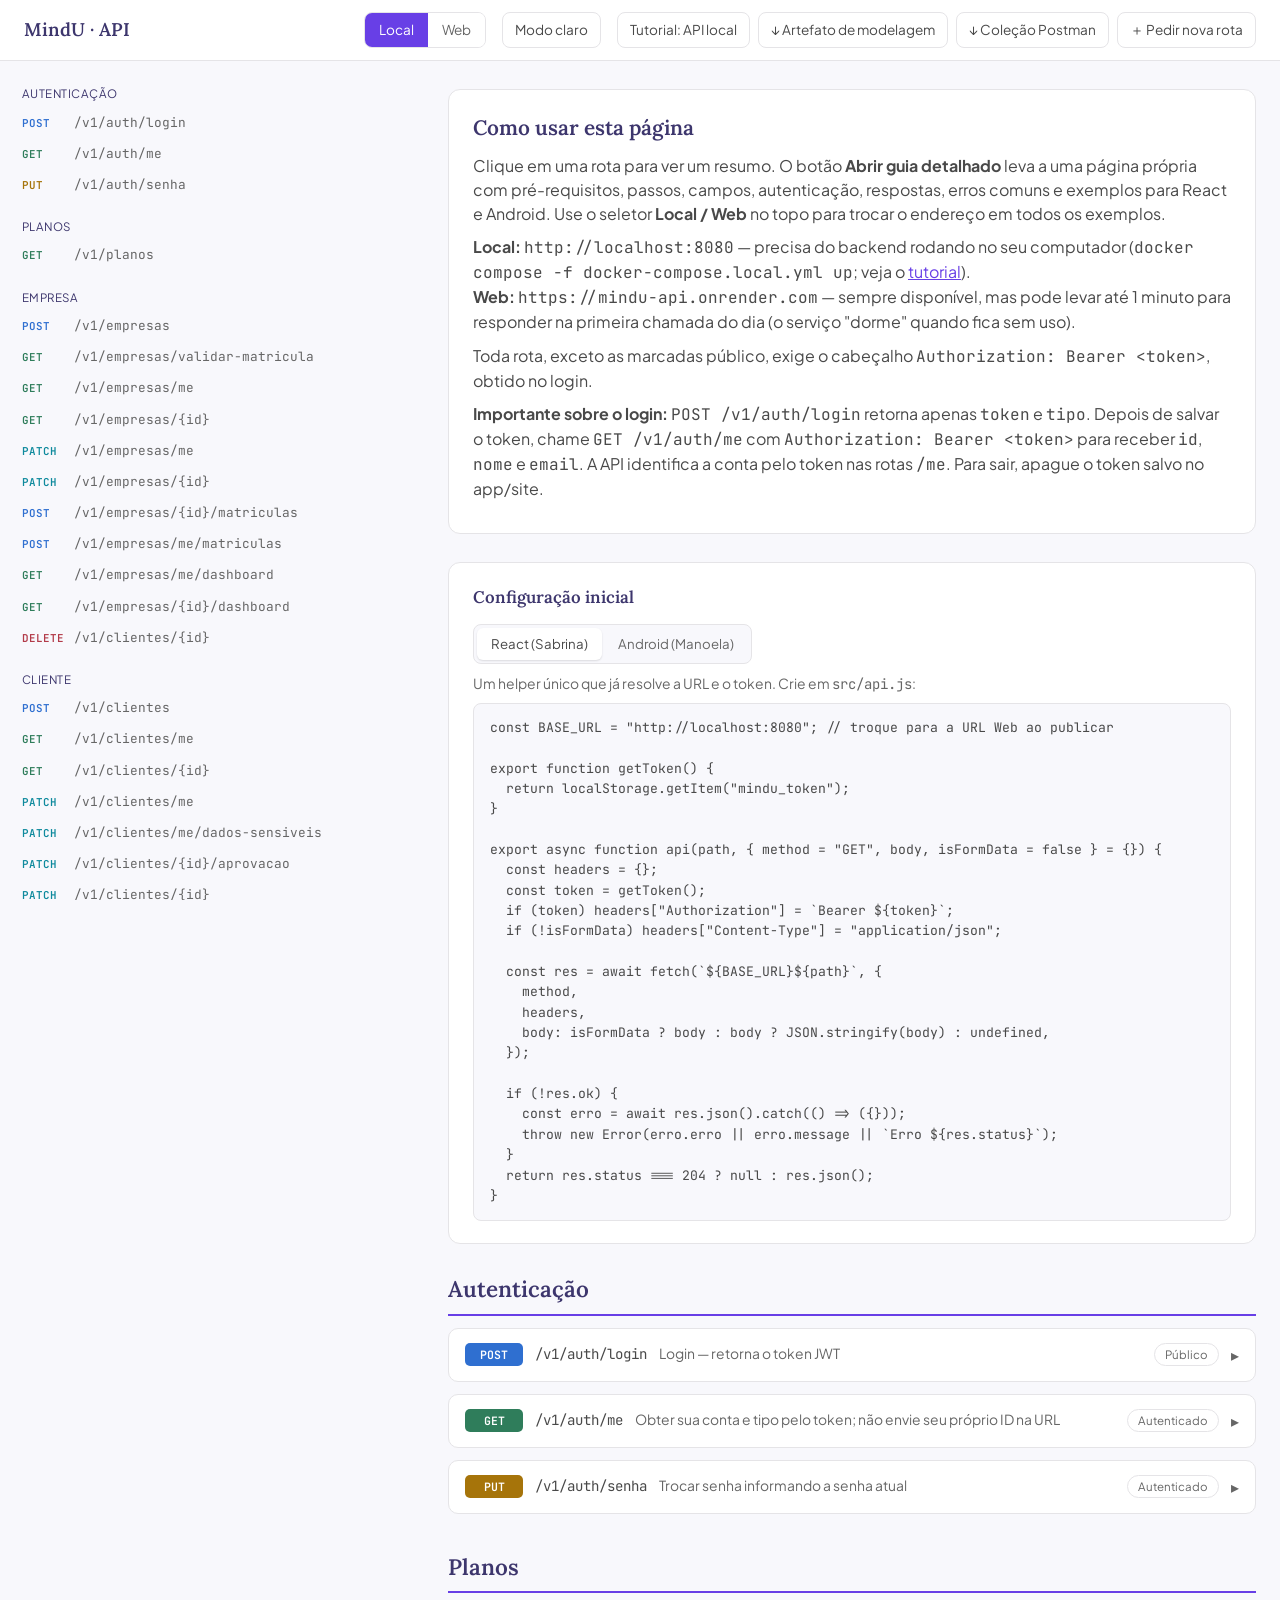
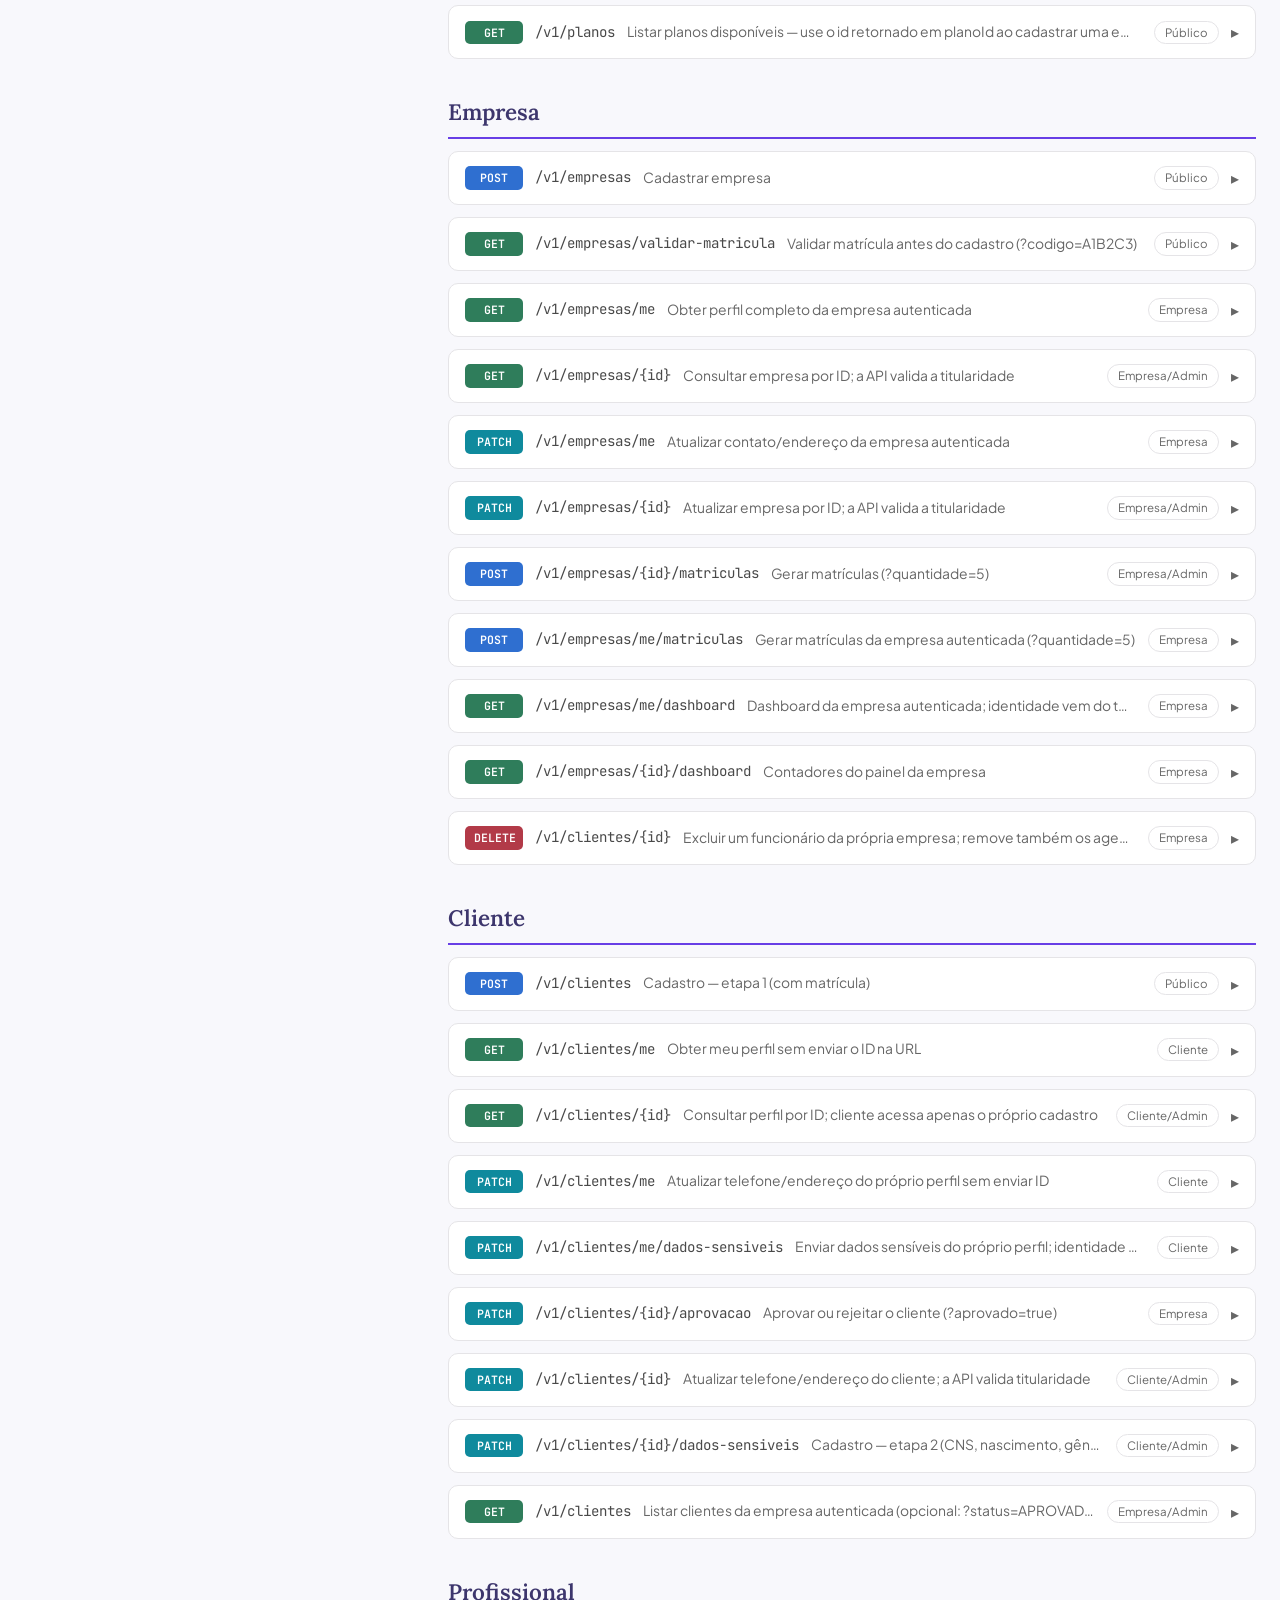
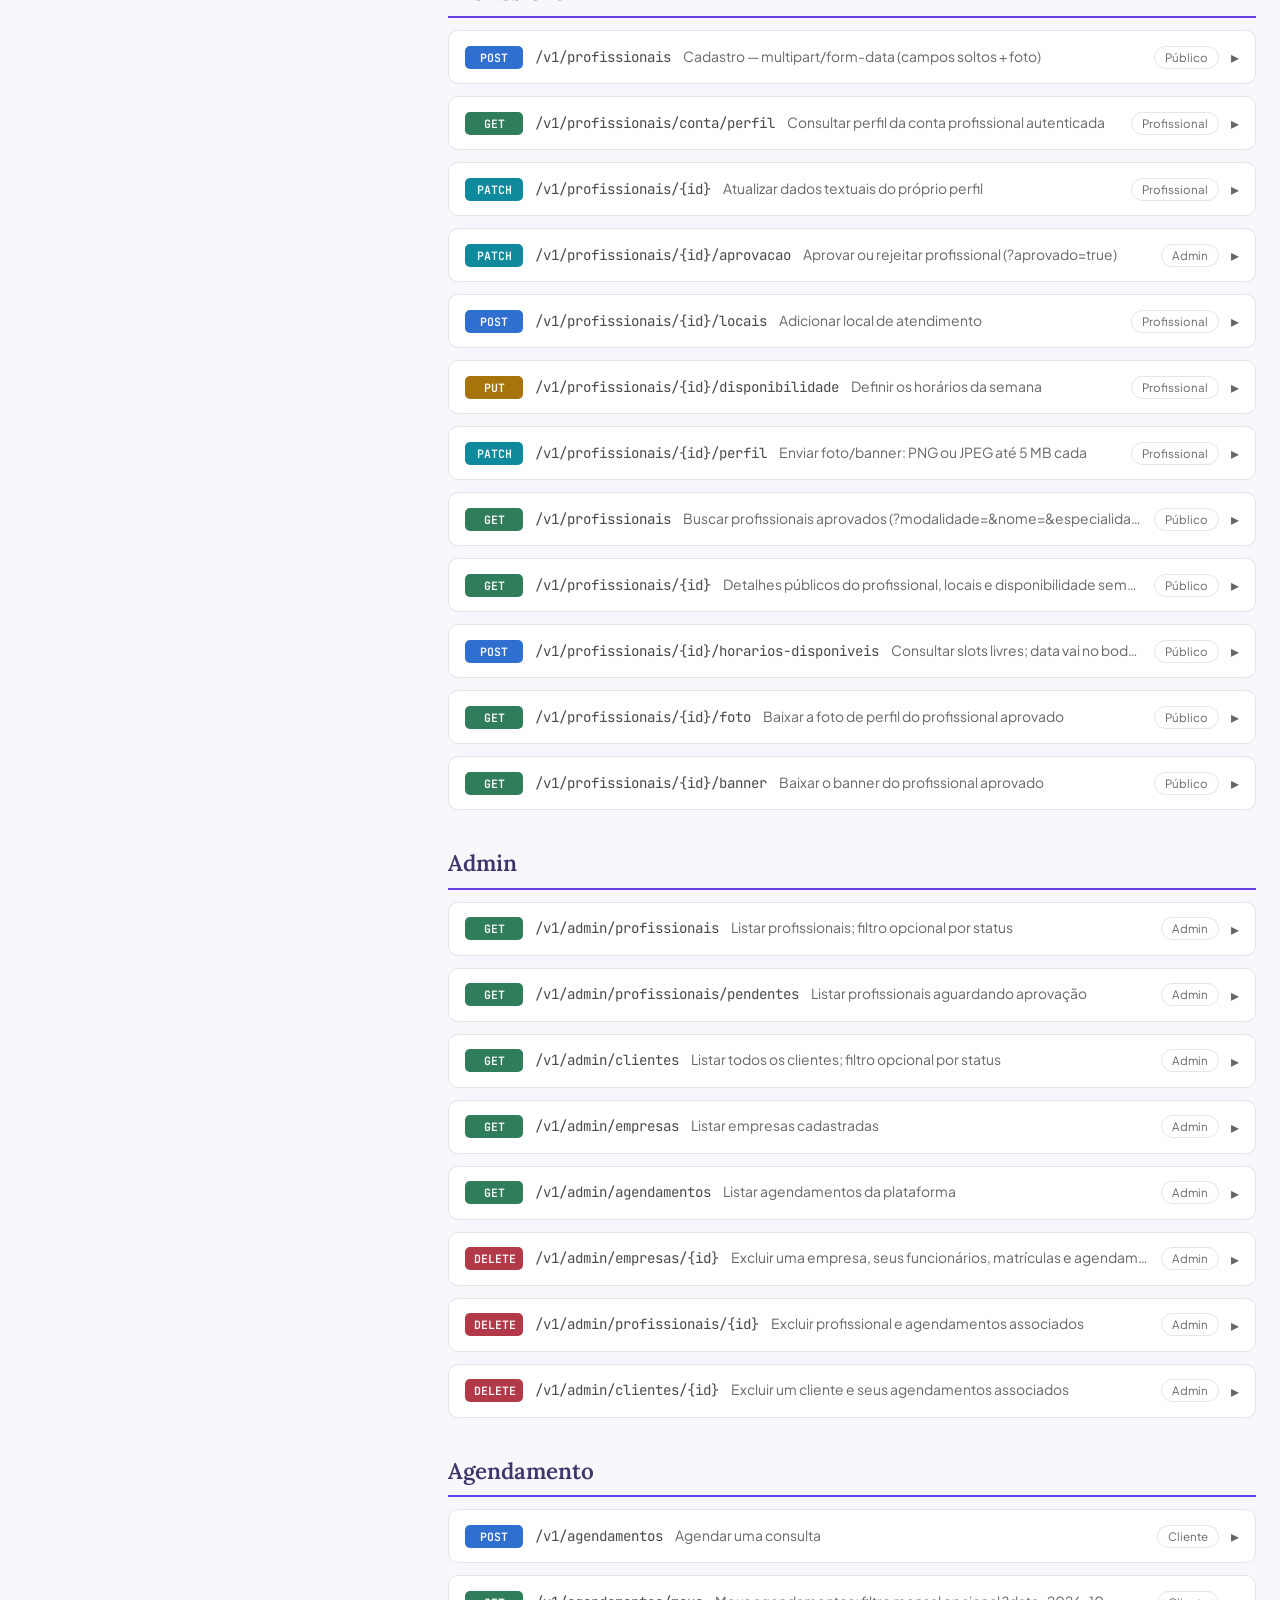
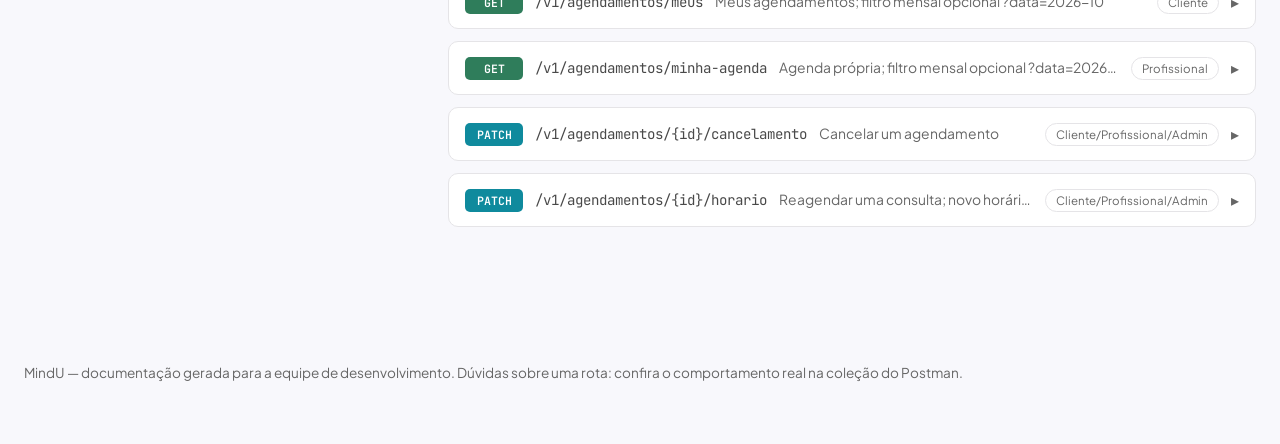
==== commit 09728814: "acrescetando a parte de tutorial" ====
--- a/index.html
+++ b/index.html
@@ -21,6 +21,7 @@
     </div>
     <button class="theme-toggle" id="theme-toggle" type="button" aria-label="Alternar tema"></button>
     <div class="dl">
+      <a href="tutorial.html">Tutorial: API local</a>
       <a href="docs/mindu-modelagem.html" download>↓ Artefato de modelagem</a>
       <a href="docs/mindu-postman-collection.json" download>↓ Coleção Postman</a>
       <a id="req-route" href="#" target="_blank" rel="noopener">＋ Pedir nova rota</a>
@@ -34,7 +35,7 @@
       <div class="intro">
         <h2>Como usar esta página</h2>
         <p>Clique em uma rota para ver um resumo. O botão <strong>Abrir guia detalhado</strong> leva a uma página própria com pré-requisitos, passos, campos, autenticação, respostas, erros comuns e exemplos para React e Android. Use o seletor <strong>Local / Web</strong> no topo para trocar o endereço em todos os exemplos.</p>
-        <p><strong>Local:</strong> <code>http://localhost:8080</code> — precisa do backend rodando no seu computador (<code>docker compose up</code>).<br>
+        <p><strong>Local:</strong> <code>http://localhost:8080</code> — precisa do backend rodando no seu computador (<code>docker compose -f docker-compose.local.yml up</code>; veja o <a href="tutorial.html">tutorial</a>).<br>
         <strong>Web:</strong> <code id="web-url-display">https://mindu-api.onrender.com</code> — sempre disponível, mas pode levar até 1 minuto para responder na primeira chamada do dia (o serviço "dorme" quando fica sem uso).</p>
         <p>Toda rota, exceto as marcadas <span class="auth-pill">público</span>, exige o cabeçalho <code>Authorization: Bearer &lt;token&gt;</code>, obtido no login.</p>
       <p><strong>Importante sobre o login:</strong> <code>POST /v1/auth/login</code> retorna apenas <code>token</code> e <code>tipo</code>. Depois de salvar o token, chame <code>GET /v1/auth/me</code> com <code>Authorization: Bearer &lt;token&gt;</code> para receber <code>id</code>, <code>nome</code> e <code>email</code>. A API identifica a conta pelo token nas rotas <code>/me</code>. Para sair, apague o token salvo no app/site.</p>
--- a/style.css
+++ b/style.css
@@ -142,6 +142,24 @@
 .route-guide p { margin: 0; }
 .route-guide ol, .route-guide ul { margin: 6px 0 0; padding-left: 22px; }
 .route-guide li { margin: 4px 0; }
+.tutorial-shell { max-width: 960px; margin: 0 auto; padding: 32px 24px 72px; }
+.tutorial-eyebrow { margin: 0; color: var(--muted); font-size: .82rem; text-transform: uppercase; letter-spacing: .06em; }
+.tutorial-title { margin: 4px 0 8px; color: var(--primary); font-size: clamp(1.6rem, 3vw, 2.2rem); }
+.tutorial-lead { max-width: 780px; margin: 0 0 20px; color: var(--muted); font-size: 1.02rem; }
+.tutorial-section { margin: 18px 0; padding: 20px 22px; background: var(--panel); border: 1px solid var(--line); border-radius: 12px; }
+.tutorial-section h3 { margin: 0 0 10px; font-size: 1.18rem; }
+.tutorial-section p { margin: 9px 0; }
+.tutorial-section ol, .tutorial-section ul { margin: 8px 0; padding-left: 24px; }
+.tutorial-section li { margin: 5px 0; }
+.tutorial-section pre { margin: 10px 0 14px; }
+.tutorial-callout { margin: 18px 0; padding: 14px 16px; background: color-mix(in srgb, var(--link) 8%, var(--panel)); border-left: 4px solid var(--link); border-radius: 8px; }
+.tutorial-callout p { margin: 4px 0 0; }
+.tutorial-callout-warn { border-left-color: var(--put); }
+.tutorial-footnote { margin: 18px 4px 0; color: var(--muted); font-size: .86rem; }
+@media (max-width: 680px) {
+  .tutorial-shell { padding: 22px 14px 52px; }
+  .tutorial-section { padding: 15px; }
+}
 @media (max-width: 680px) {
   .route-detail-shell { padding: 20px 14px 48px; }
   .route-detail-shell .route { border-radius: 8px; }
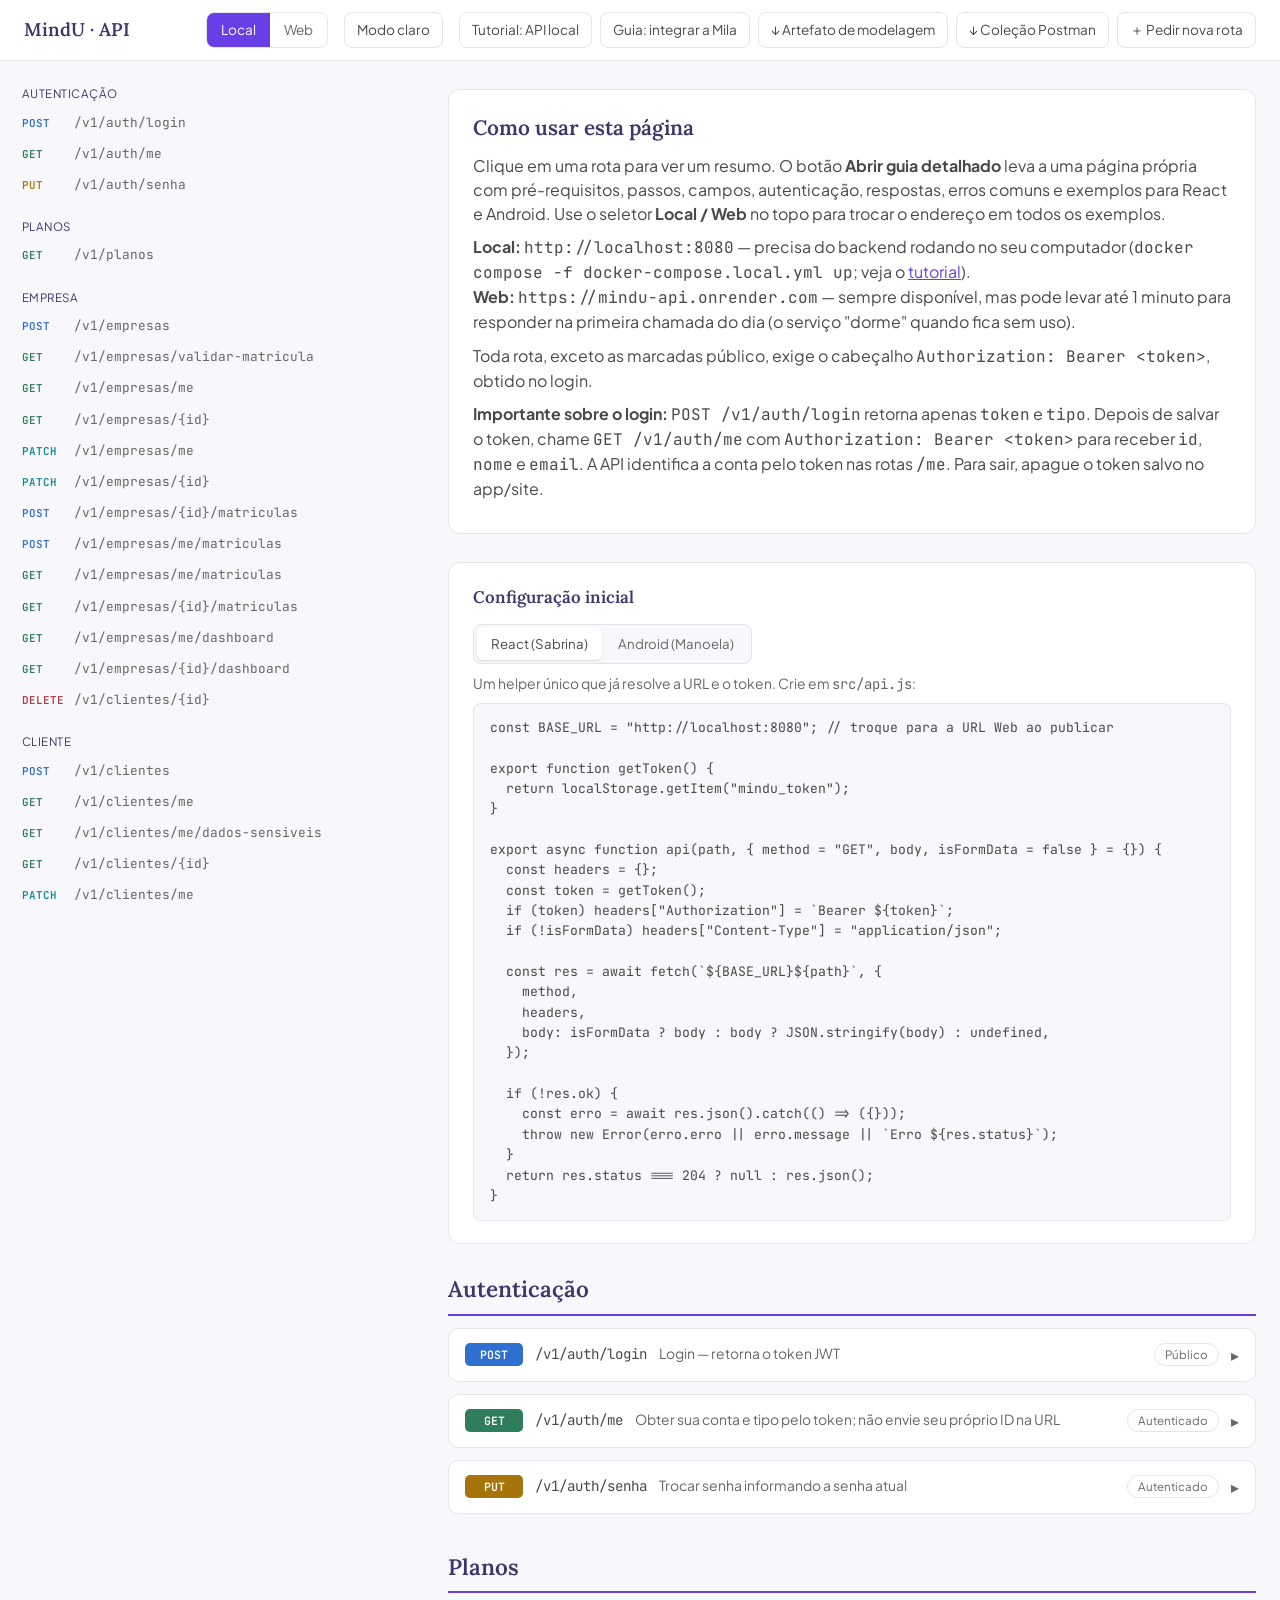
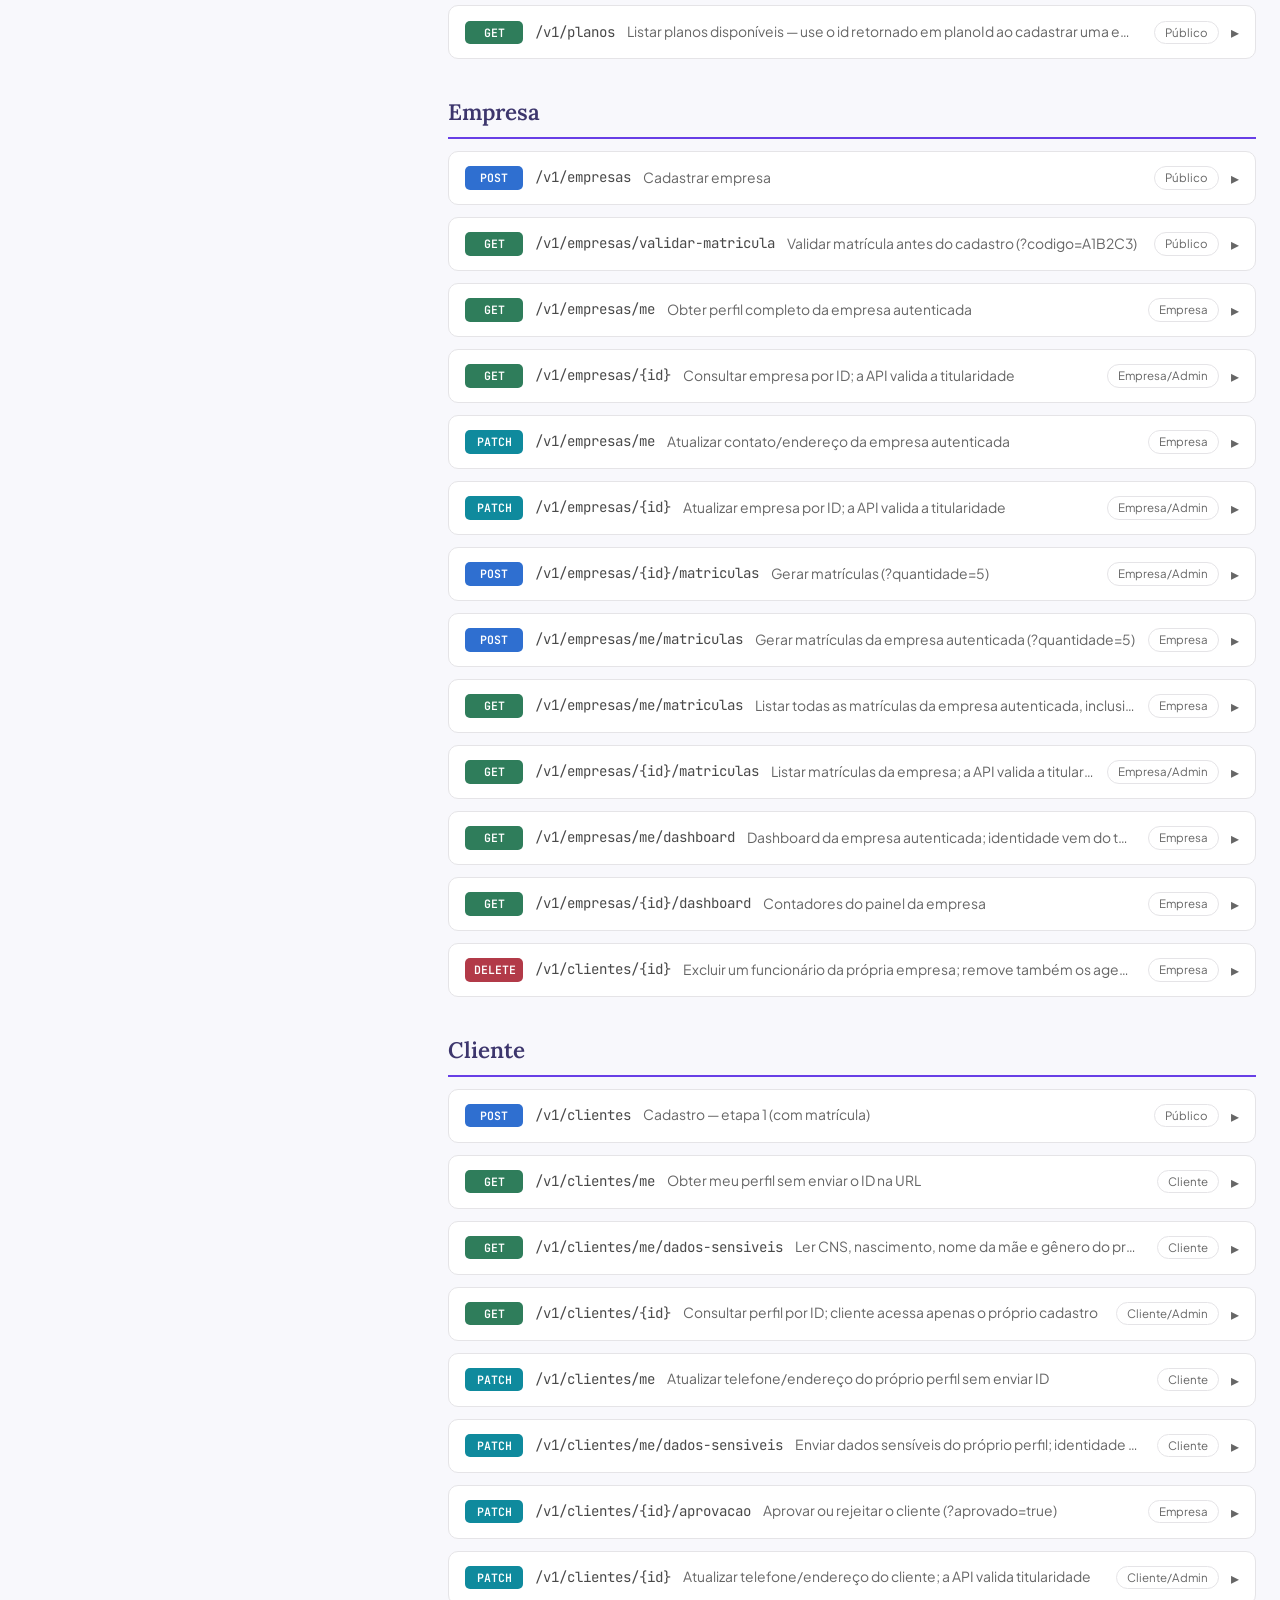
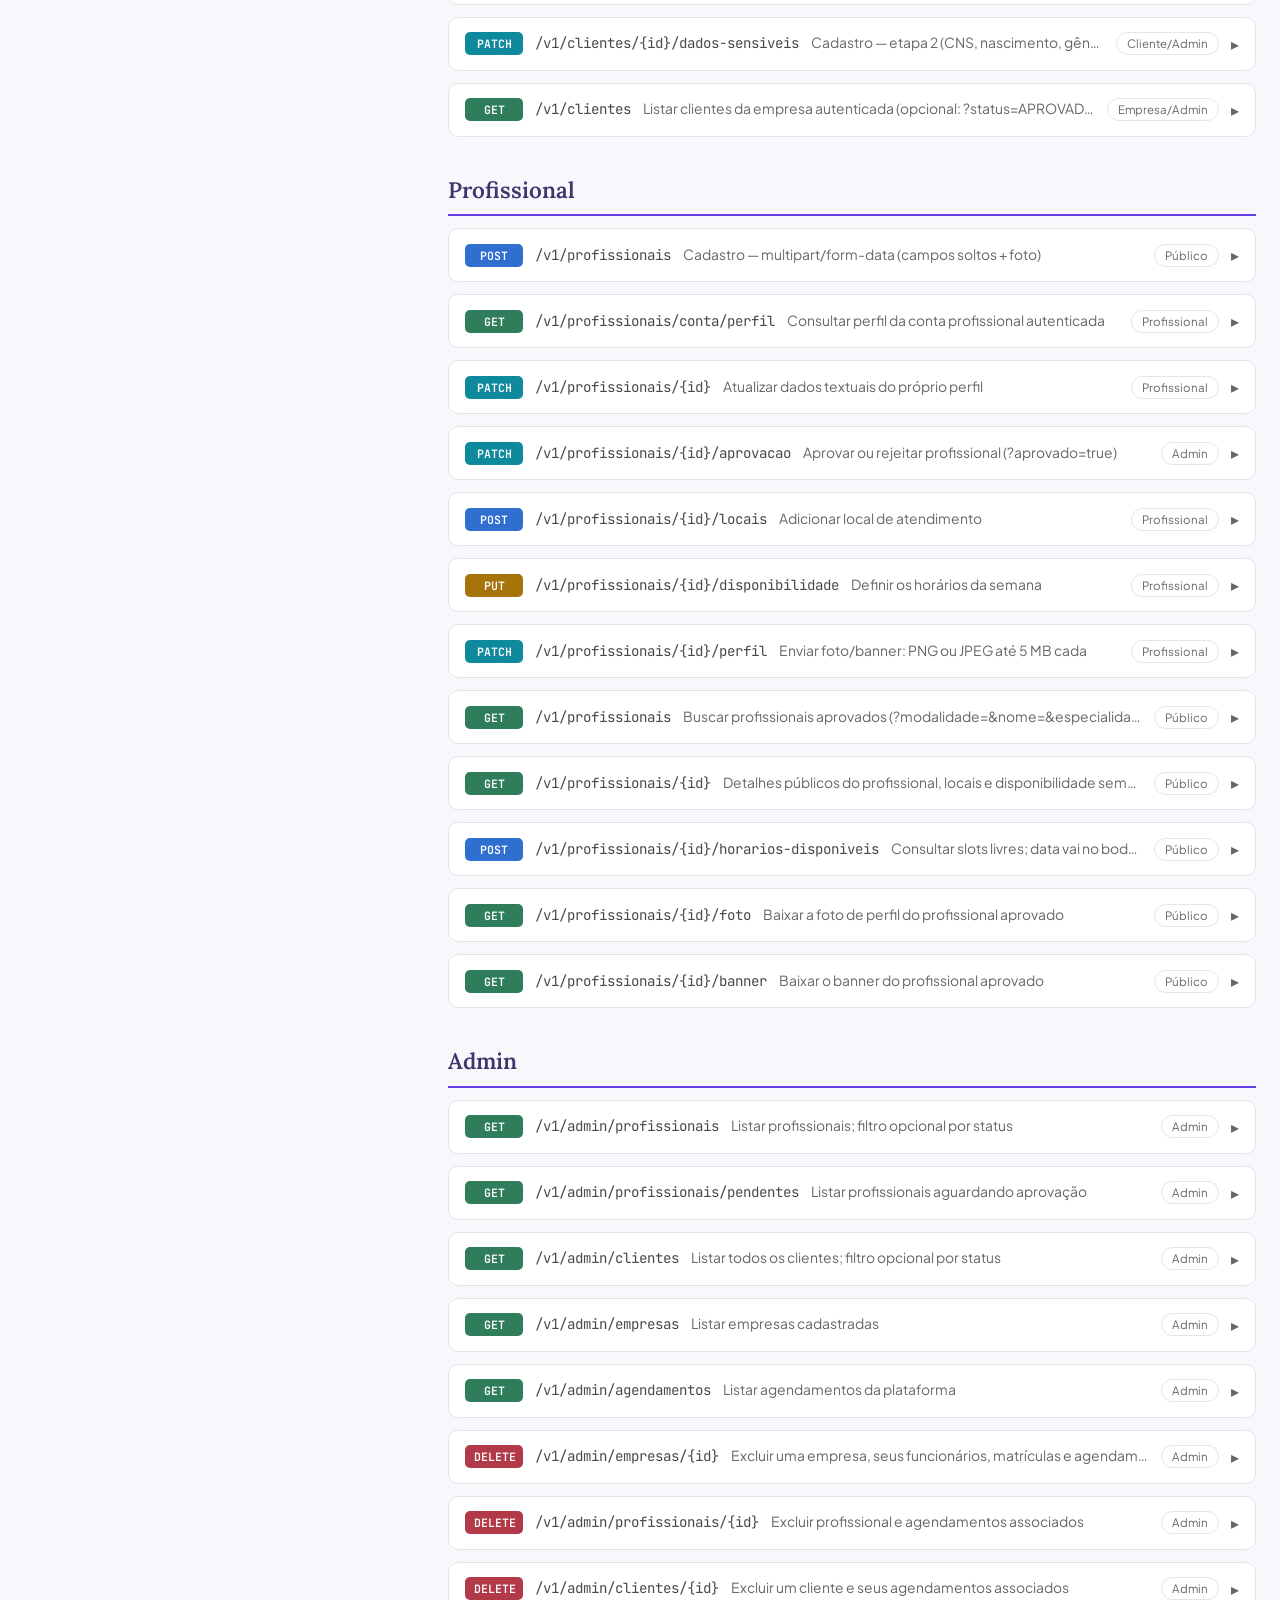
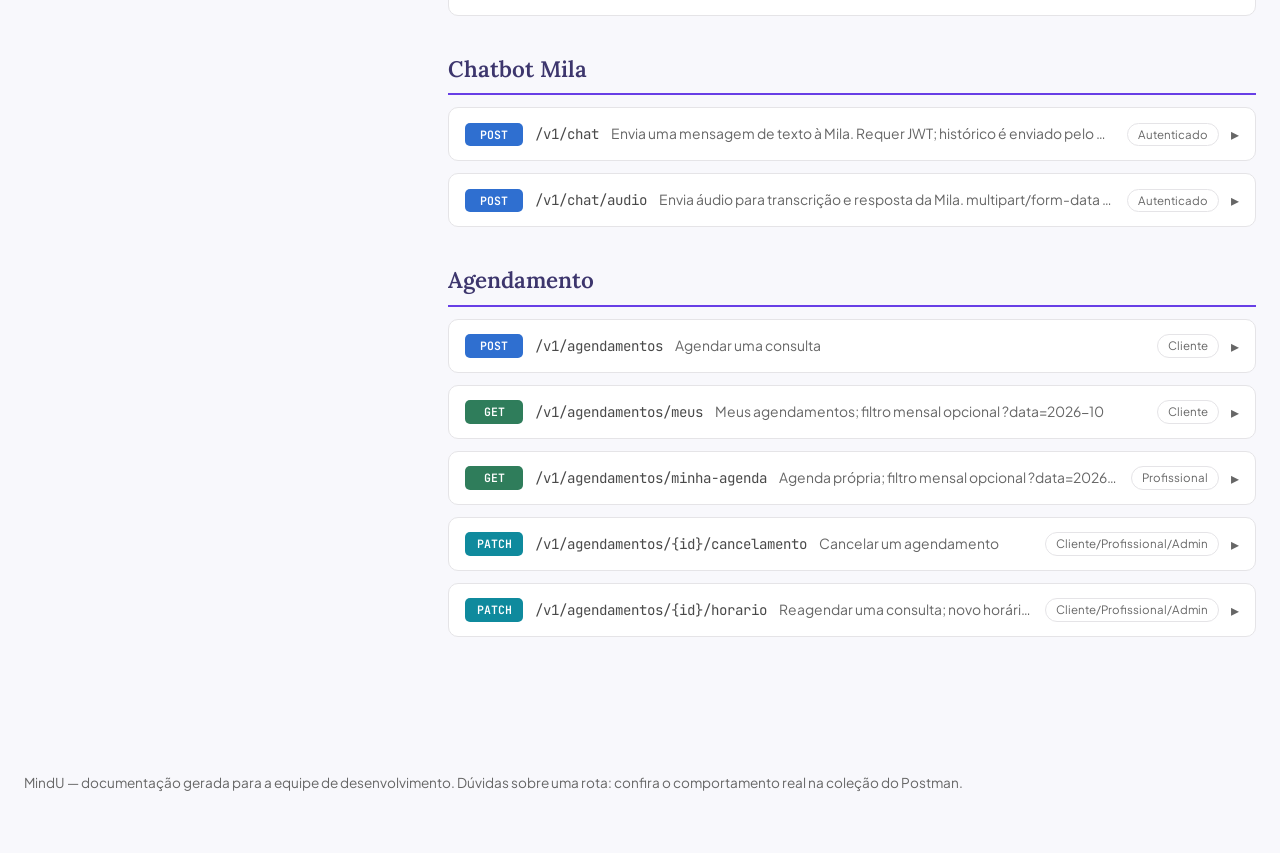
==== commit d62ca0ed: "mila" ====
--- a/index.html
+++ b/index.html
@@ -22,6 +22,7 @@
     <button class="theme-toggle" id="theme-toggle" type="button" aria-label="Alternar tema"></button>
     <div class="dl">
       <a href="tutorial.html">Tutorial: API local</a>
+      <a href="integracao-mila.html">Guia: integrar a Mila</a>
       <a href="docs/mindu-modelagem.html" download>↓ Artefato de modelagem</a>
       <a href="docs/mindu-postman-collection.json" download>↓ Coleção Postman</a>
       <a id="req-route" href="#" target="_blank" rel="noopener">＋ Pedir nova rota</a>
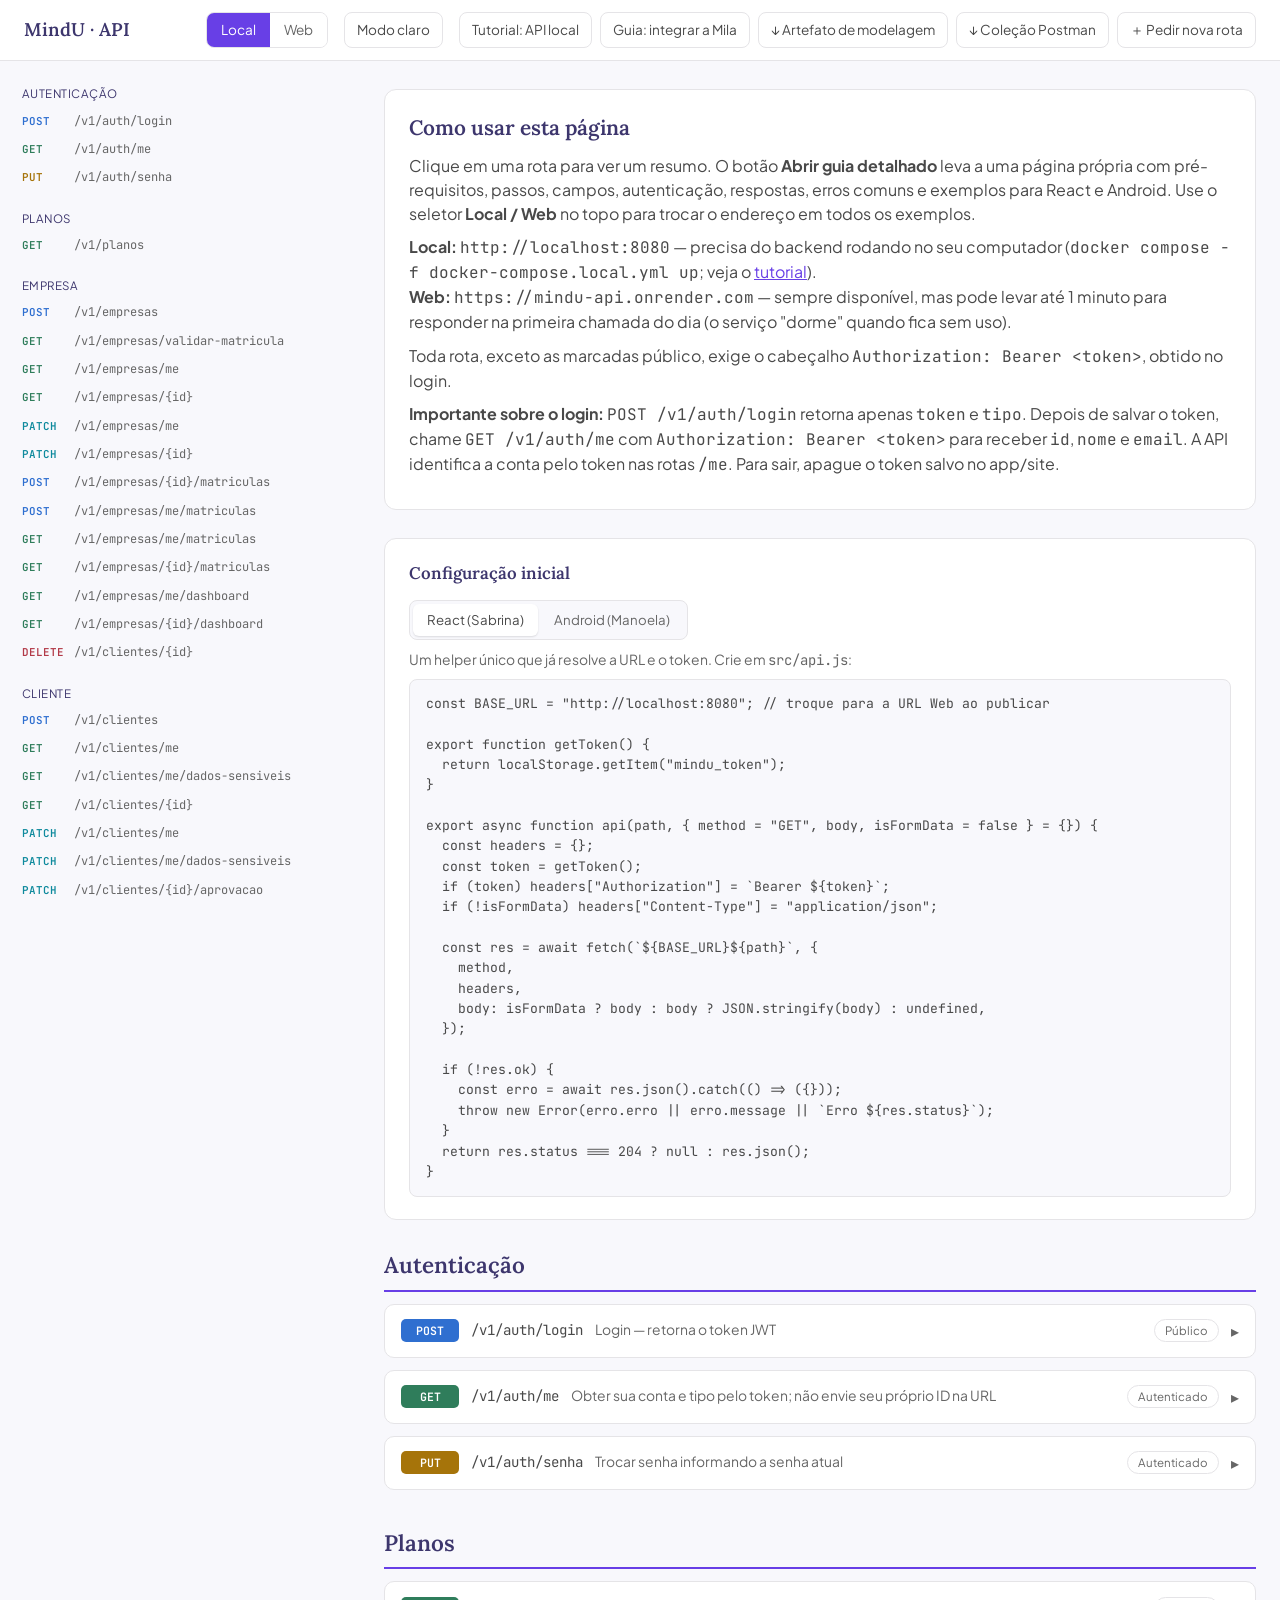
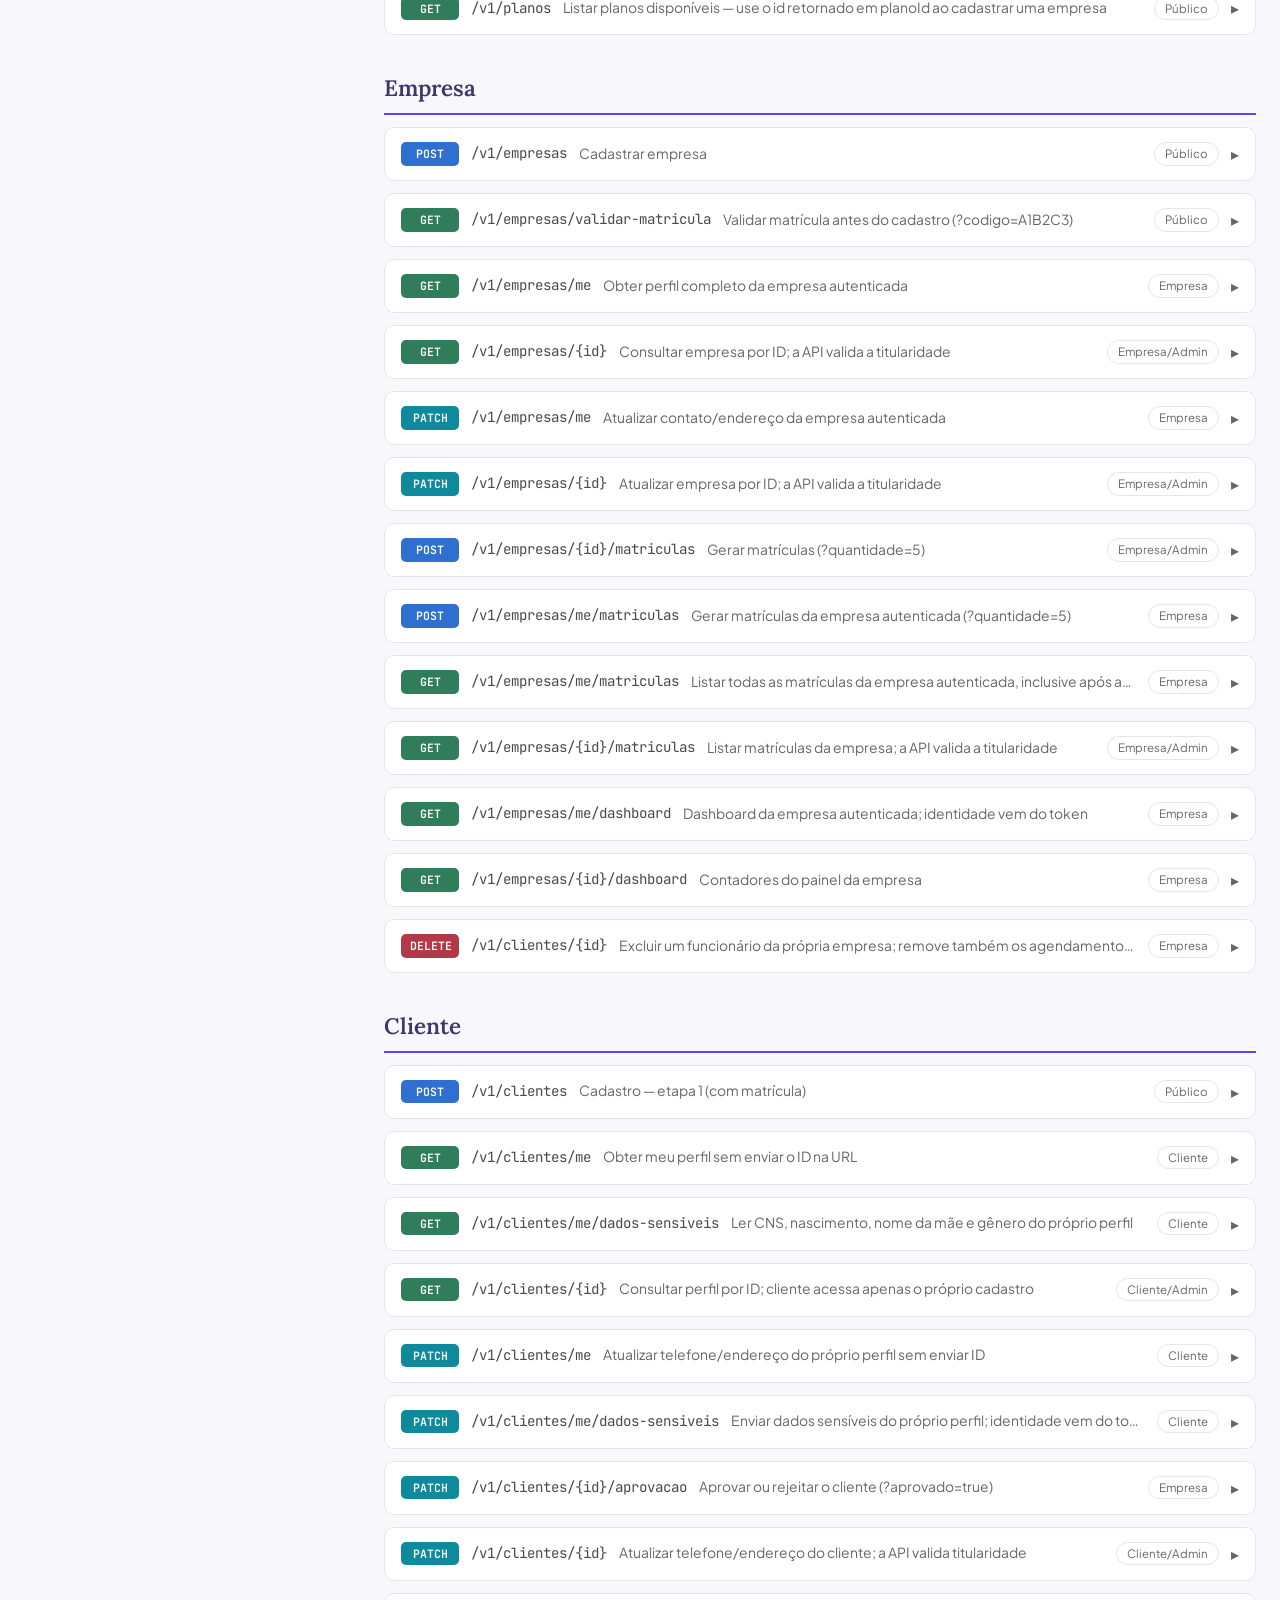
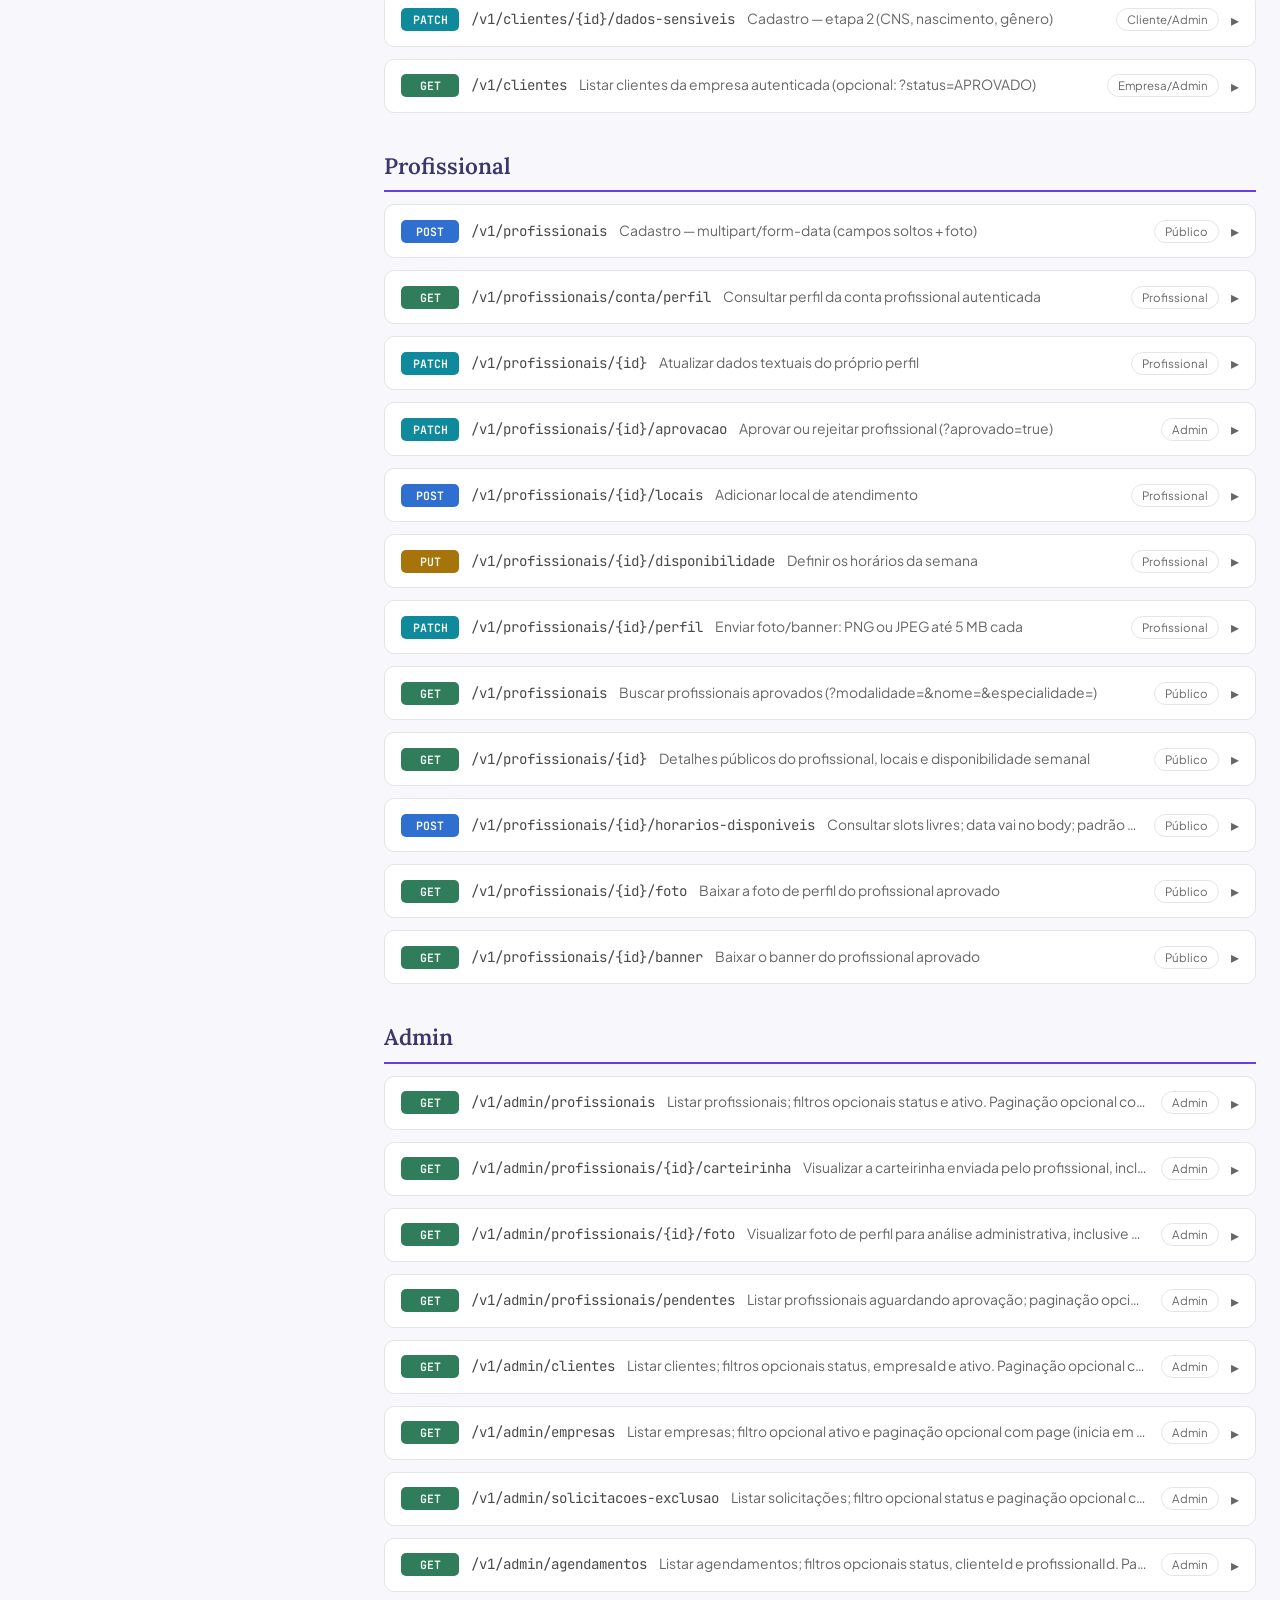
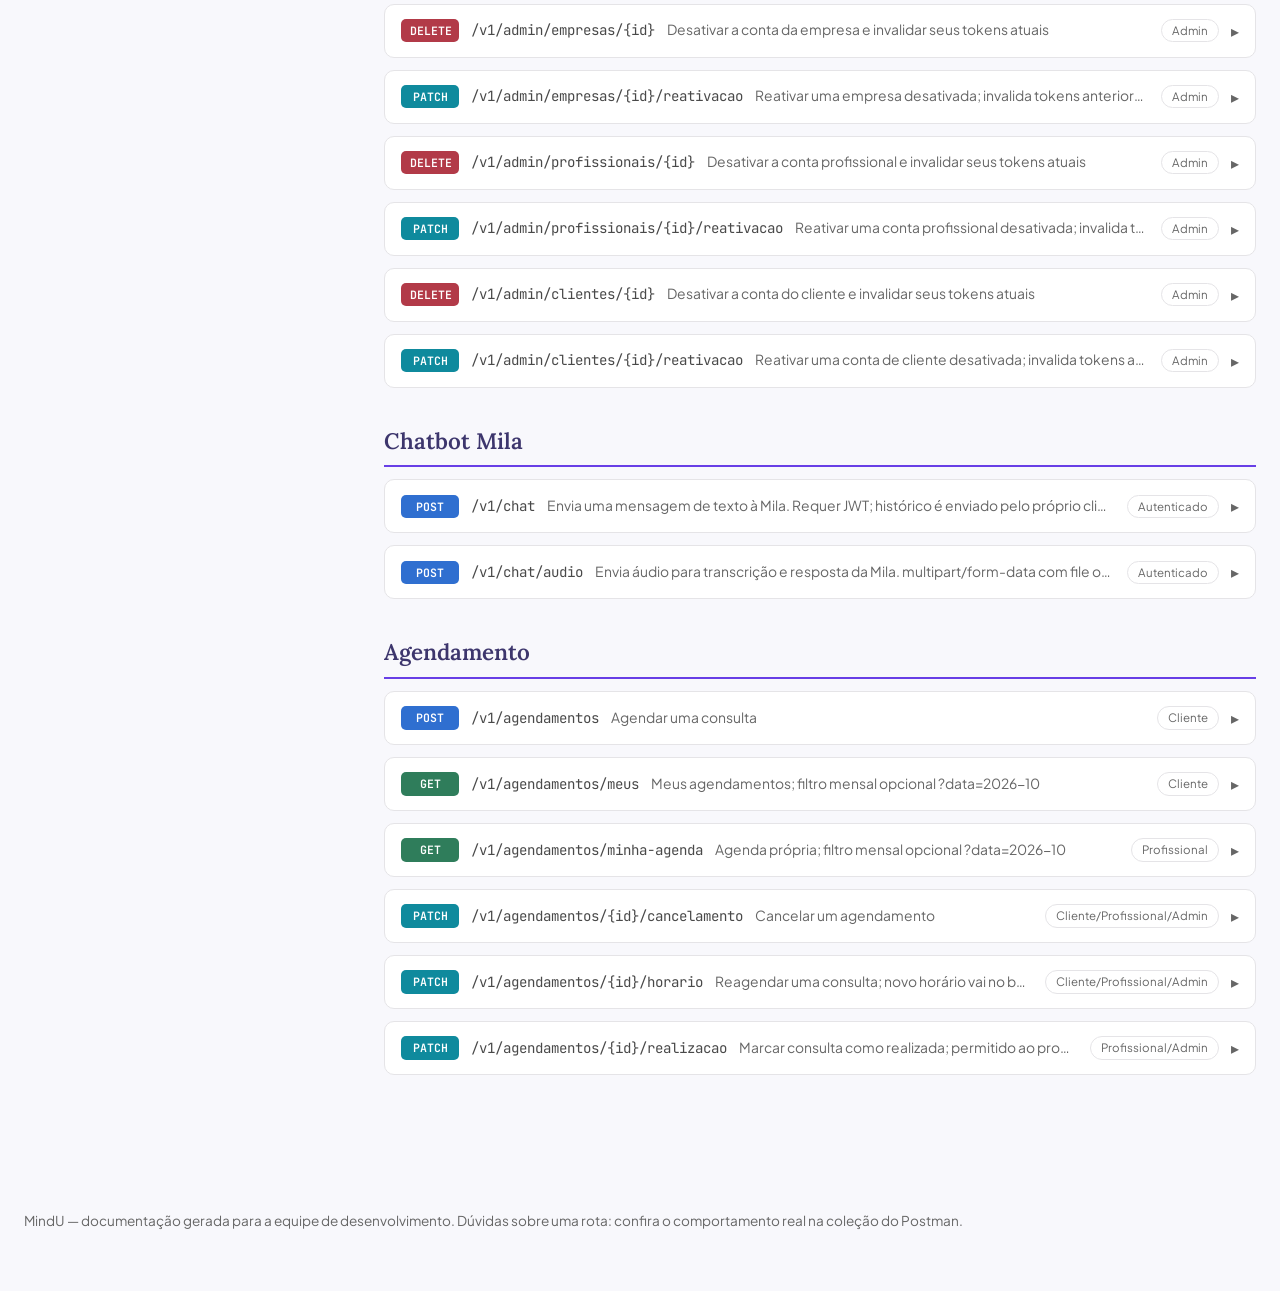
==== commit d42c7305: "atualizando" ====
--- a/index.html
+++ b/index.html
@@ -8,6 +8,17 @@
 <link rel="preconnect" href="https://fonts.gstatic.com" crossorigin>
 <link href="https://fonts.googleapis.com/css2?family=Lora:wght@500;600&family=Plus+Jakarta+Sans:wght@400;500;600&family=JetBrains+Mono:wght@400;500&display=swap" rel="stylesheet">
 <link rel="stylesheet" href="style.css">
+<script src="data/routes/auth.js" defer></script>
+<script src="data/routes/planos.js" defer></script>
+<script src="data/routes/empresa.js" defer></script>
+<script src="data/routes/cliente.js" defer></script>
+<script src="data/routes/profissional.js" defer></script>
+<script src="data/routes/admin.js" defer></script>
+<script src="data/routes/chat.js" defer></script>
+<script src="data/routes/agendamento.js" defer></script>
+<script src="data/route-errors.js" defer></script>
+<script src="data/route-guides.js" defer></script>
+<script src="data/field-help.js" defer></script>
 <script src="script.js" defer></script>
 </head>
 <body>
--- a/style.css
+++ b/style.css
@@ -50,15 +50,20 @@
 .dl { display: flex; gap: 8px; flex-wrap: wrap; }
 
 /* Layout */
-.layout { display: flex; max-width: 1280px; margin: 0 auto; }
+.layout { display: grid; grid-template-columns: minmax(320px, 360px) minmax(0, 1fr); width: 100%; margin: 0; }
 main { flex: 1; padding: 28px 24px 80px; min-width: 0; }
 
 /* Menu lateral */
-nav.side { flex-shrink: 0; padding: 24px 12px; position: sticky; top: var(--topbar-h, 60px); align-self: flex-start; max-height: calc(100vh - var(--topbar-h, 60px)); overflow-y: auto; overflow-x: hidden; overscroll-behavior: contain; scrollbar-width: thin; }
+nav.side { width: 100%; margin: 0; padding: 24px 12px; position: sticky; top: var(--topbar-h, 60px); left: 0; align-self: start; height: calc(100vh - var(--topbar-h, 60px)); overflow-x: hidden; overflow-y: auto; scrollbar-width: none; }
+nav.side::-webkit-scrollbar { width: 4px; }
+nav.side::-webkit-scrollbar-track { background: transparent; }
+nav.side::-webkit-scrollbar-thumb { background: transparent; border-radius: 4px; }
+nav.side:hover { scrollbar-width: thin; scrollbar-color: color-mix(in srgb, var(--muted) 45%, transparent) transparent; }
+nav.side:hover::-webkit-scrollbar-thumb { background: color-mix(in srgb, var(--muted) 45%, transparent); }
 nav.side a { display: flex; align-items: baseline; gap: 8px; padding: 6px 10px; border-radius: 6px; color: var(--muted); text-decoration: none; font-size: .8rem; }
 nav.side a:hover { background: var(--line); color: var(--ink); }
 nav.side .nm { flex: 0 0 44px; font-family: 'JetBrains Mono', monospace; font-size: .68rem; font-weight: 600; }
-nav.side .np { min-width: 0; font-family: 'JetBrains Mono', monospace; overflow-wrap: anywhere; }
+nav.side .np { min-width: 0; font-family: 'JetBrains Mono', monospace; font-size: 12px; line-height: 1.35; white-space: normal; word-break: break-all; overflow-wrap: anywhere; }
 nav.side .nm.get { color: var(--get); }
 nav.side .nm.post { color: var(--post); }
 nav.side .nm.put { color: var(--put); }
@@ -122,6 +127,7 @@
 .err-count { margin-left: auto; flex-shrink: 0; font-size: .65rem; font-weight: 700; background: var(--line); color: var(--muted); border-radius: 999px; padding: 1px 6px; }
 
 @media (max-width: 860px) {
+  .layout { display: block; }
   nav.side { display: none; }
   .route .desc { display: none; }
   h1 span { display: none;}
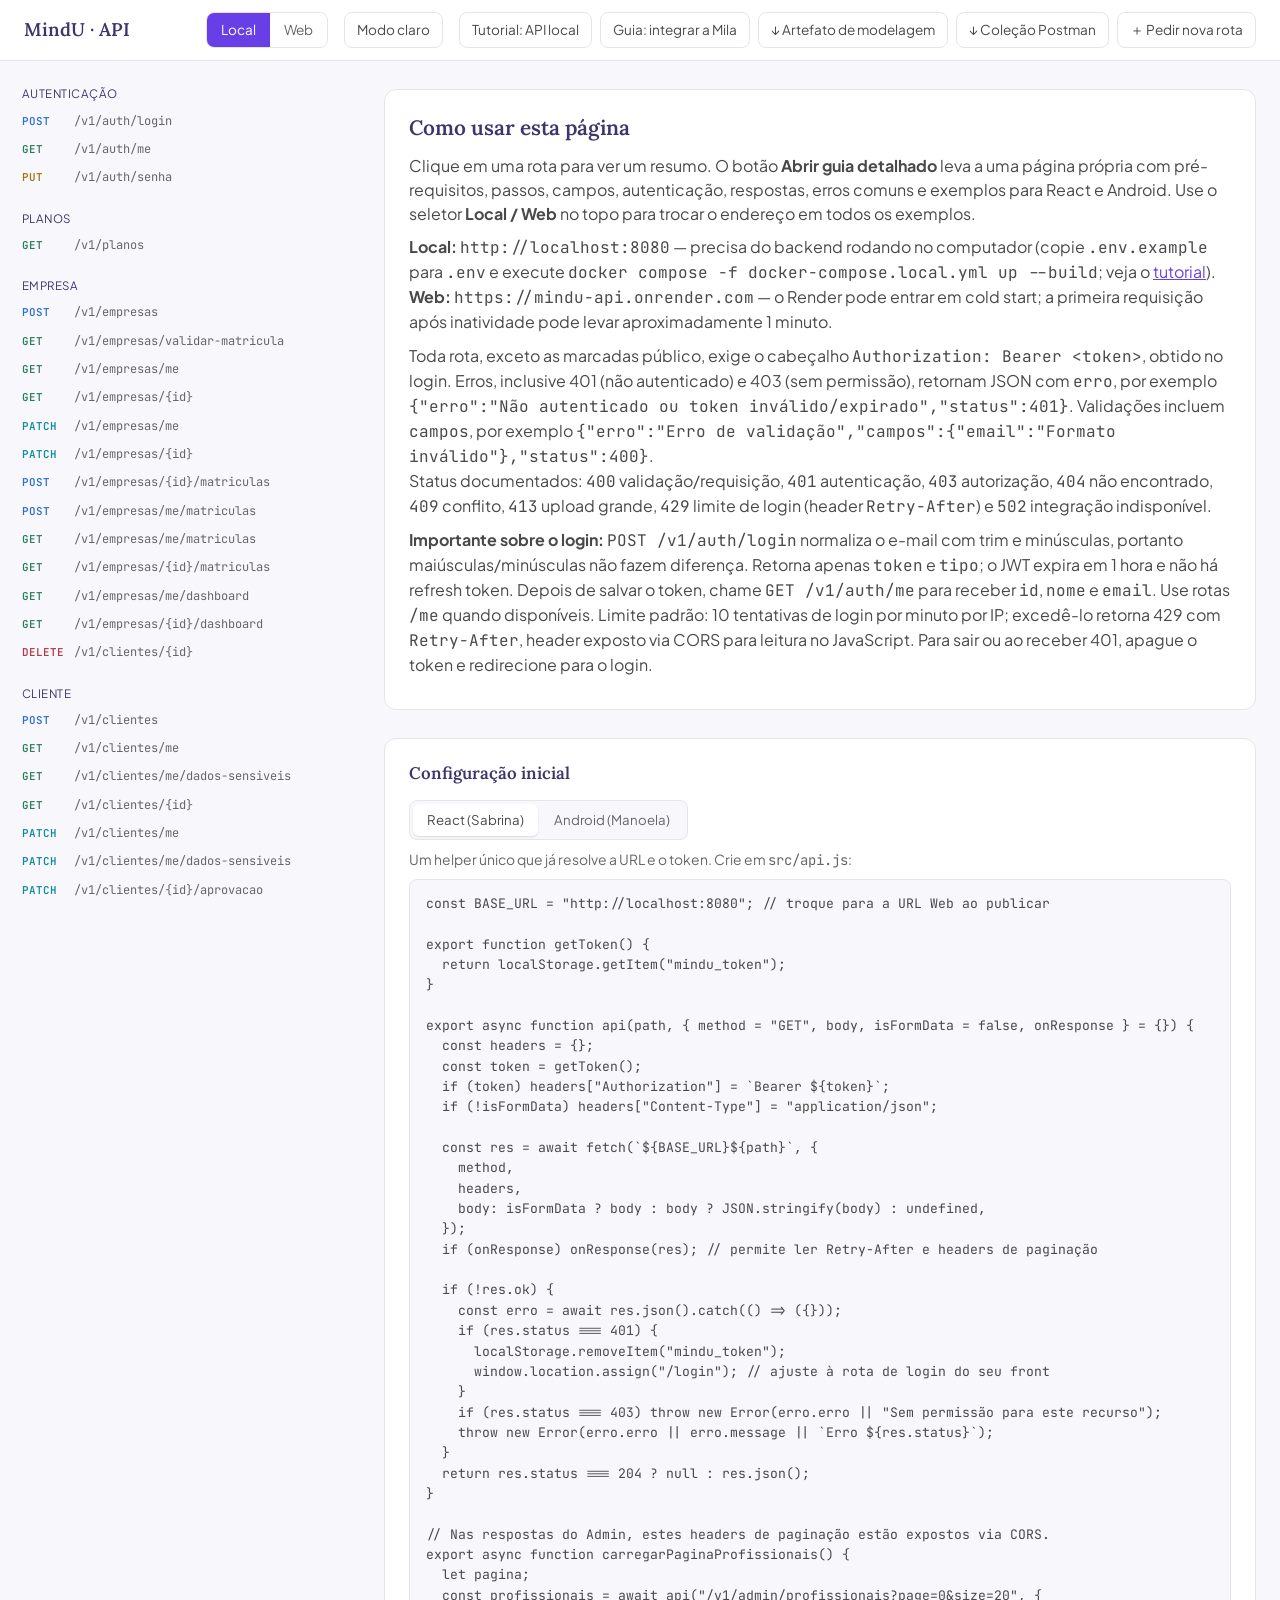
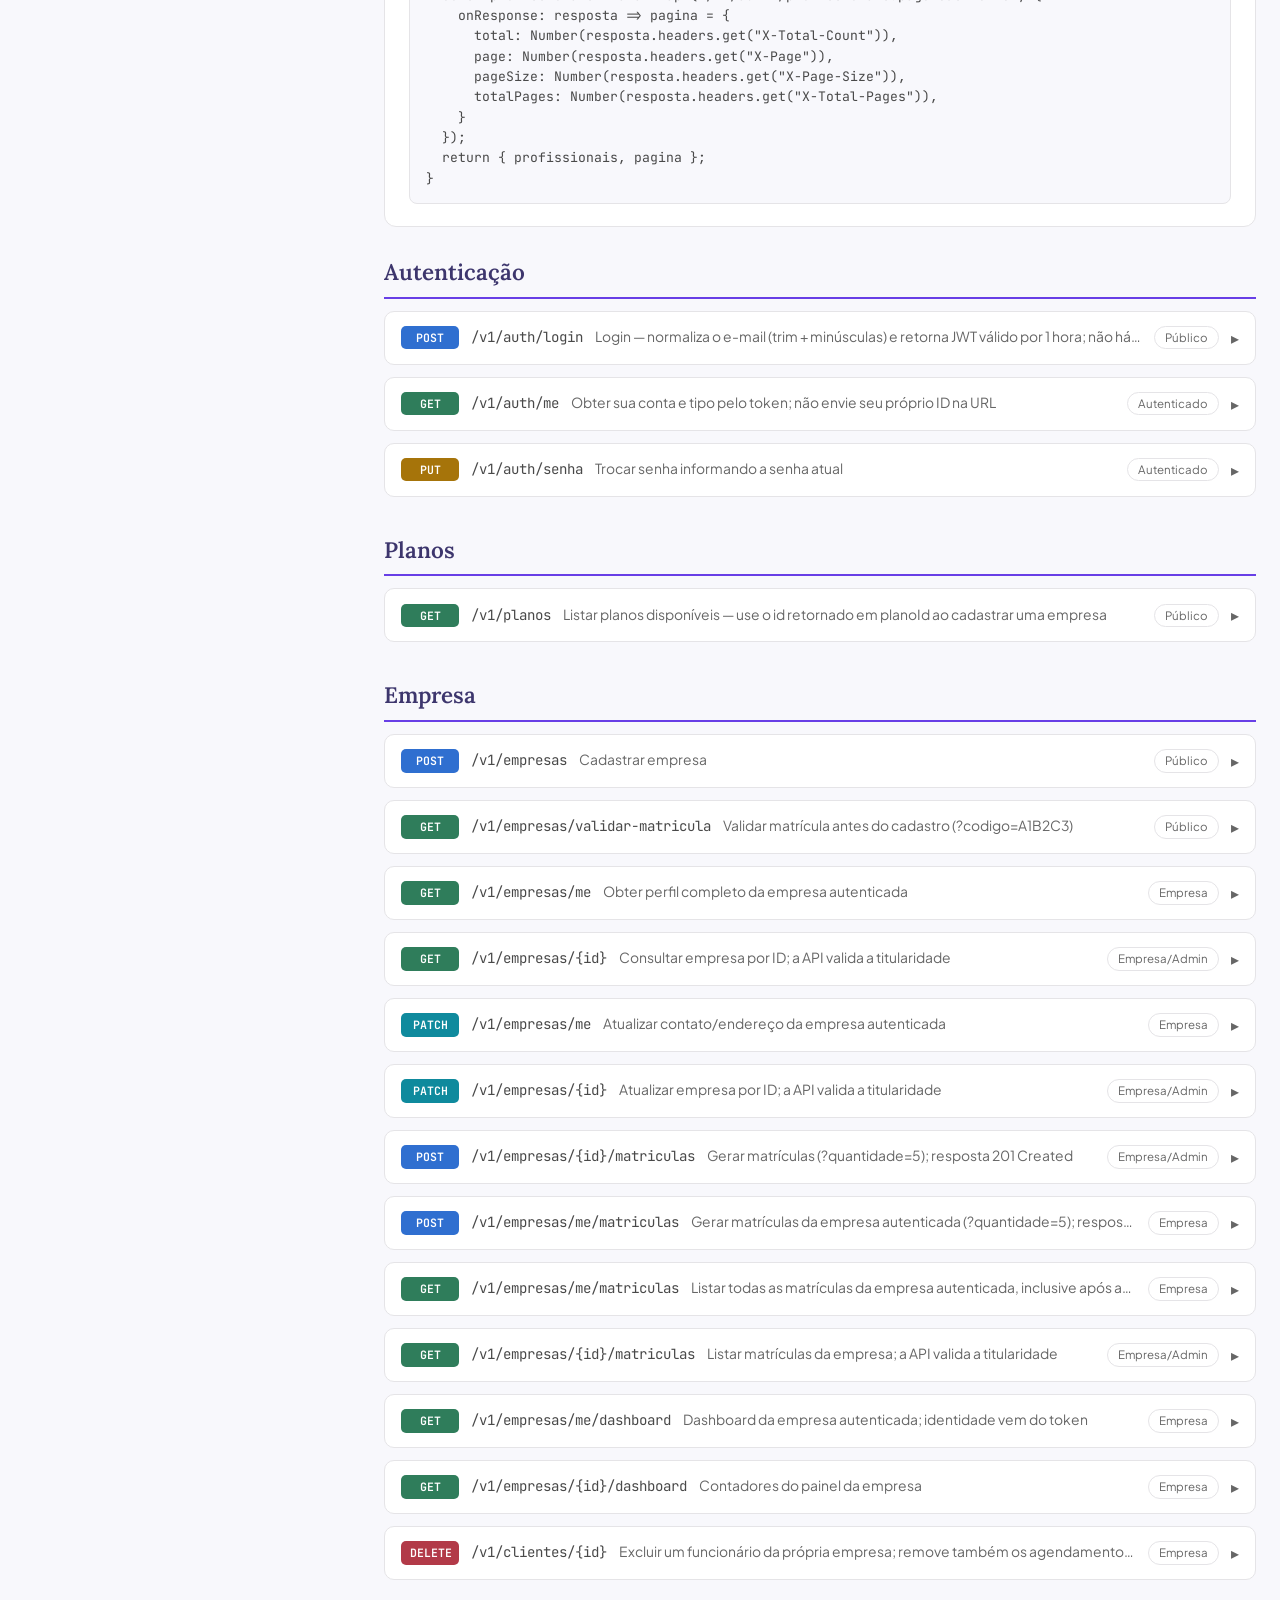
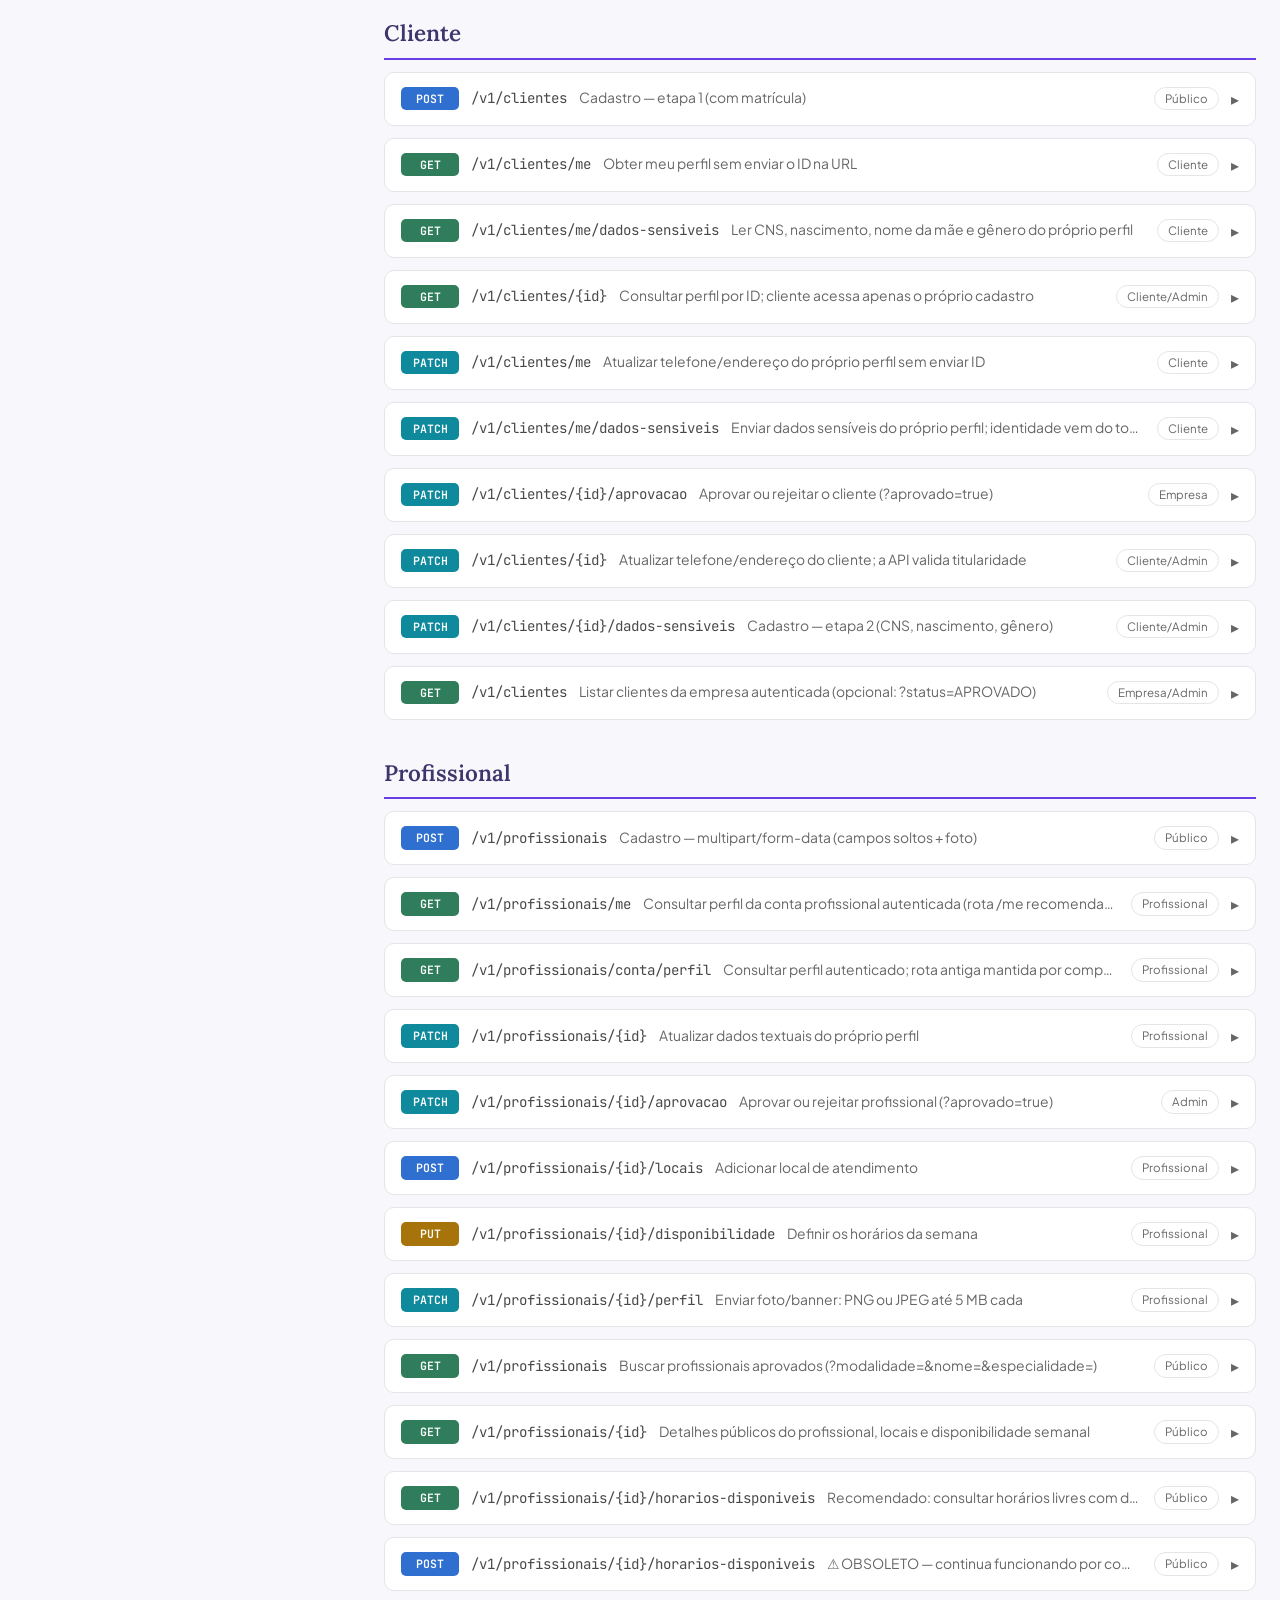
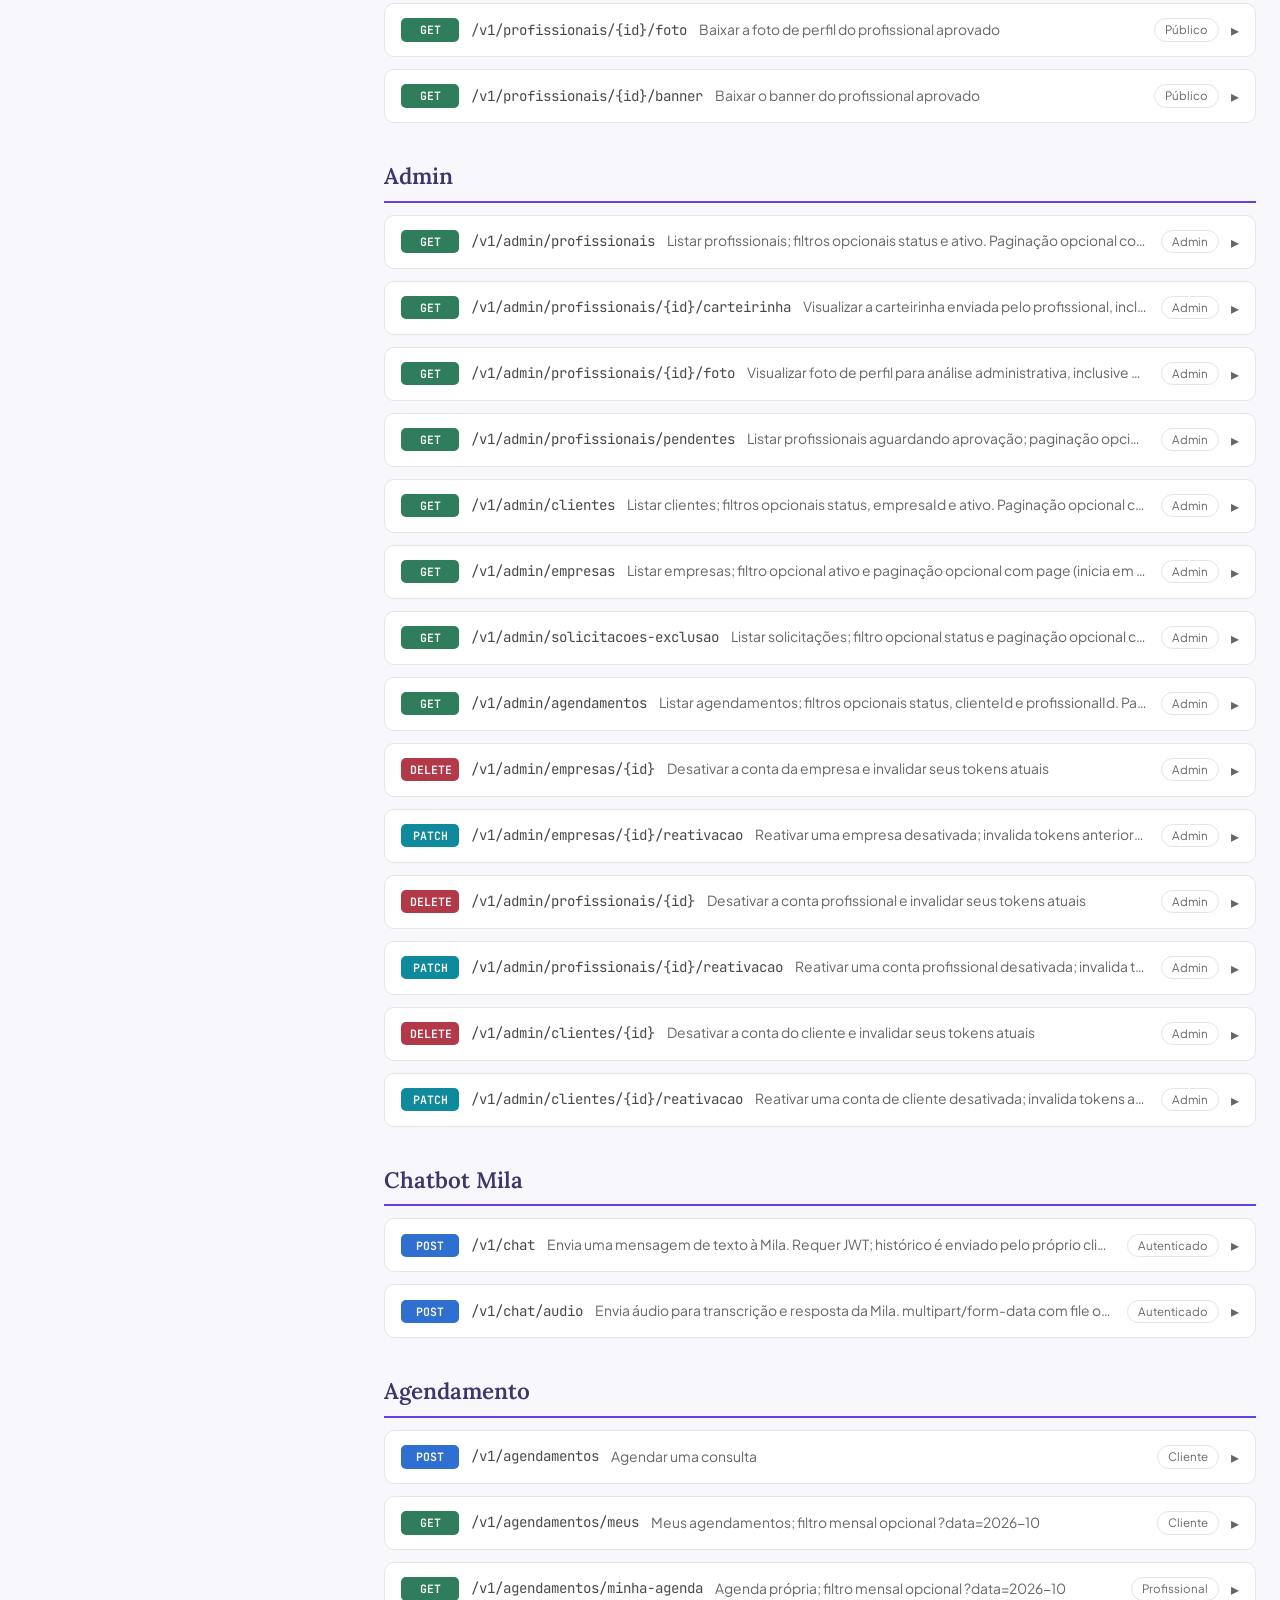
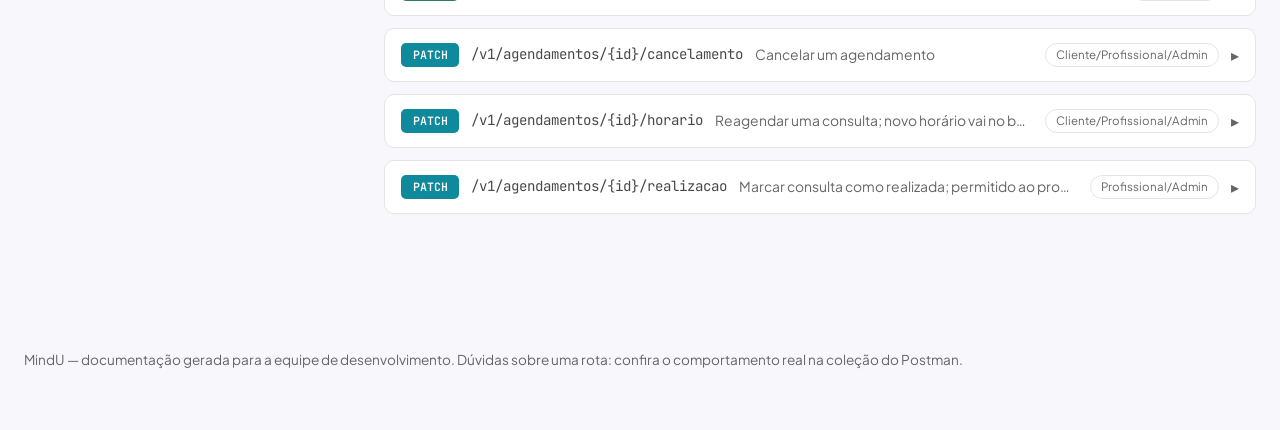
==== commit c637dd7a: "Atualiza documentação de rotas e autenticação" ====
--- a/index.html
+++ b/index.html
@@ -47,10 +47,11 @@
       <div class="intro">
         <h2>Como usar esta página</h2>
         <p>Clique em uma rota para ver um resumo. O botão <strong>Abrir guia detalhado</strong> leva a uma página própria com pré-requisitos, passos, campos, autenticação, respostas, erros comuns e exemplos para React e Android. Use o seletor <strong>Local / Web</strong> no topo para trocar o endereço em todos os exemplos.</p>
-        <p><strong>Local:</strong> <code>http://localhost:8080</code> — precisa do backend rodando no seu computador (<code>docker compose -f docker-compose.local.yml up</code>; veja o <a href="tutorial.html">tutorial</a>).<br>
-        <strong>Web:</strong> <code id="web-url-display">https://mindu-api.onrender.com</code> — sempre disponível, mas pode levar até 1 minuto para responder na primeira chamada do dia (o serviço "dorme" quando fica sem uso).</p>
-        <p>Toda rota, exceto as marcadas <span class="auth-pill">público</span>, exige o cabeçalho <code>Authorization: Bearer &lt;token&gt;</code>, obtido no login.</p>
-      <p><strong>Importante sobre o login:</strong> <code>POST /v1/auth/login</code> retorna apenas <code>token</code> e <code>tipo</code>. Depois de salvar o token, chame <code>GET /v1/auth/me</code> com <code>Authorization: Bearer &lt;token&gt;</code> para receber <code>id</code>, <code>nome</code> e <code>email</code>. A API identifica a conta pelo token nas rotas <code>/me</code>. Para sair, apague o token salvo no app/site.</p>
+        <p><strong>Local:</strong> <code>http://localhost:8080</code> — precisa do backend rodando no computador (copie <code>.env.example</code> para <code>.env</code> e execute <code>docker compose -f docker-compose.local.yml up --build</code>; veja o <a href="tutorial.html">tutorial</a>).<br>
+        <strong>Web:</strong> <code id="web-url-display">https://mindu-api.onrender.com</code> — o Render pode entrar em cold start; a primeira requisição após inatividade pode levar aproximadamente 1 minuto.</p>
+        <p>Toda rota, exceto as marcadas <span class="auth-pill">público</span>, exige o cabeçalho <code>Authorization: Bearer &lt;token&gt;</code>, obtido no login. Erros, inclusive 401 (não autenticado) e 403 (sem permissão), retornam JSON com <code>erro</code>, por exemplo <code>{"erro":"Não autenticado ou token inválido/expirado","status":401}</code>. Validações incluem <code>campos</code>, por exemplo <code>{"erro":"Erro de validação","campos":{"email":"Formato inválido"},"status":400}</code>.<br>
+        Status documentados: <code>400</code> validação/requisição, <code>401</code> autenticação, <code>403</code> autorização, <code>404</code> não encontrado, <code>409</code> conflito, <code>413</code> upload grande, <code>429</code> limite de login (header <code>Retry-After</code>) e <code>502</code> integração indisponível.</p>
+      <p><strong>Importante sobre o login:</strong> <code>POST /v1/auth/login</code> normaliza o e-mail com trim e minúsculas, portanto maiúsculas/minúsculas não fazem diferença. Retorna apenas <code>token</code> e <code>tipo</code>; o JWT expira em 1 hora e não há refresh token. Depois de salvar o token, chame <code>GET /v1/auth/me</code> para receber <code>id</code>, <code>nome</code> e <code>email</code>. Use rotas <code>/me</code> quando disponíveis. Limite padrão: 10 tentativas de login por minuto por IP; excedê-lo retorna 429 com <code>Retry-After</code>, header exposto via CORS para leitura no JavaScript. Para sair ou ao receber 401, apague o token e redirecione para o login.</p>
       </div>
 
       <div class="setup">
@@ -67,7 +68,7 @@
   return localStorage.getItem("mindu_token");
 }
 
-export async function api(path, { method = "GET", body, isFormData = false } = {}) {
+export async function api(path, { method = "GET", body, isFormData = false, onResponse } = {}) {
   const headers = {};
   const token = getToken();
   if (token) headers["Authorization"] = `Bearer ${token}`;
@@ -78,33 +79,66 @@
     headers,
     body: isFormData ? body : body ? JSON.stringify(body) : undefined,
   });
+  if (onResponse) onResponse(res); // permite ler Retry-After e headers de paginação
 
   if (!res.ok) {
     const erro = await res.json().catch(() => ({}));
+    if (res.status === 401) {
+      localStorage.removeItem("mindu_token");
+      window.location.assign("/login"); // ajuste à rota de login do seu front
+    }
+    if (res.status === 403) throw new Error(erro.erro || "Sem permissão para este recurso");
     throw new Error(erro.erro || erro.message || `Erro ${res.status}`);
   }
   return res.status === 204 ? null : res.json();
+}
+
+// Nas respostas do Admin, estes headers de paginação estão expostos via CORS.
+export async function carregarPaginaProfissionais() {
+  let pagina;
+  const profissionais = await api("/v1/admin/profissionais?page=0&amp;size=20", {
+    onResponse: resposta => pagina = {
+      total: Number(resposta.headers.get("X-Total-Count")),
+      page: Number(resposta.headers.get("X-Page")),
+      pageSize: Number(resposta.headers.get("X-Page-Size")),
+      totalPages: Number(resposta.headers.get("X-Total-Pages")),
+    }
+  });
+  return { profissionais, pagina };
 }</code></pre>
         </div>
         <div class="panel" data-panel="android">
           <p class="setup-note">Adicione ao <code>build.gradle</code> (module: app):</p>
           <pre><code>implementation("com.squareup.retrofit2:retrofit:2.11.0")
 implementation("com.squareup.retrofit2:converter-gson:2.11.0")
-implementation("com.squareup.okhttp3:logging-interceptor:4.12.0")</code></pre>
+implementation("com.squareup.okhttp3:logging-interceptor:4.12.0")
+// Use androidx.security:security-crypto para EncryptedSharedPreferences</code></pre>
       <p class="setup-note setup-note-spaced"><code>RetrofitClient.java</code> — monta o cliente e injeta o token salvo:</p>
       <pre><code>public class RetrofitClient {
     private static final String BASE_URL = "<span class="baseurl">http://10.0.2.2:8080</span>/"; // emulador -> localhost da máquina
     private static Retrofit retrofit;
 
+    public static SharedPreferences getSecurePreferences(Context context) {
+        try {
+            MasterKey key = new MasterKey.Builder(context).setKeyScheme(MasterKey.KeyScheme.AES256_GCM).build();
+            return EncryptedSharedPreferences.create("mindu_secure", key, context,
+                EncryptedSharedPreferences.PrefKeyEncryptionScheme.AES256_SIV,
+                EncryptedSharedPreferences.PrefValueEncryptionScheme.AES256_GCM);
+        } catch (Exception e) { throw new IllegalStateException("Não foi possível abrir o armazenamento seguro", e); }
+    }
+
     public static Retrofit getInstance(Context context) {
         if (retrofit == null) {
             OkHttpClient client = new OkHttpClient.Builder()
                 .addInterceptor(chain -> {
-                    SharedPreferences prefs = context.getSharedPreferences("mindu", Context.MODE_PRIVATE);
-                    String token = prefs.getString("token", null);
+                    SharedPreferences securePrefs = getSecurePreferences(context);
+                    String token = securePrefs.getString("token", null);
                     Request.Builder b = chain.request().newBuilder();
                     if (token != null) b.addHeader("Authorization", "Bearer " + token);
-                    return chain.proceed(b.build());
+                    Response response = chain.proceed(b.build());
+                    if (response.code() == 401) securePrefs.edit().remove("token").apply();
+                    // A camada de tela redireciona ao login no 401; no 403, informa falta de permissão.
+                    return response;
                 })
                 .addInterceptor(new HttpLoggingInterceptor().setLevel(BuildConfig.DEBUG ? HttpLoggingInterceptor.Level.BASIC : HttpLoggingInterceptor.Level.NONE))
                 .build();
@@ -118,8 +152,8 @@
         return retrofit;
     }
 }</code></pre>
-          <p class="setup-note setup-note-compact">No emulador Android, <code>10.0.2.2</code> aponta para o <code>localhost</code> do seu PC. Em um celular físico na mesma rede, use o IP local da máquina (ex.: <code>192.168.x.x</code>) em vez disso — a URL Web funciona igual nos dois casos.</p>
-          <p class="setup-note setup-note-spaced">Cada rota abaixo mostra só o método da interface <code>ApiService</code> e a chamada — adicione o método correspondente à sua interface conforme for implementando.</p>
+          <p class="setup-note setup-note-compact">No emulador Android, use a base URL <code>http://10.0.2.2:8080/</code>; <code>localhost</code> aponta para o próprio emulador. Android 9 ou posterior costuma bloquear HTTP sem TLS: configure um network security config no app para liberar HTTP somente para <code>10.0.2.2</code> e apenas no build de debug. Essa configuração pertence ao repositório Android, não a esta API. Em produção use HTTPS (<code>https://mindu-api.onrender.com</code>).</p>
+          <p class="setup-note setup-note-spaced">Guarde o JWT em <code>EncryptedSharedPreferences</code>; ele expira em 1 hora e não há refresh token. Ao receber 401, remova o token e encaminhe a pessoa ao login; no 403, mantenha a sessão e informe que o recurso não é permitido. Cada rota abaixo mostra só o método da interface <code>ApiService</code> e a chamada — adicione o método correspondente à sua interface conforme for implementando.</p>
         </div>
       </div>
 
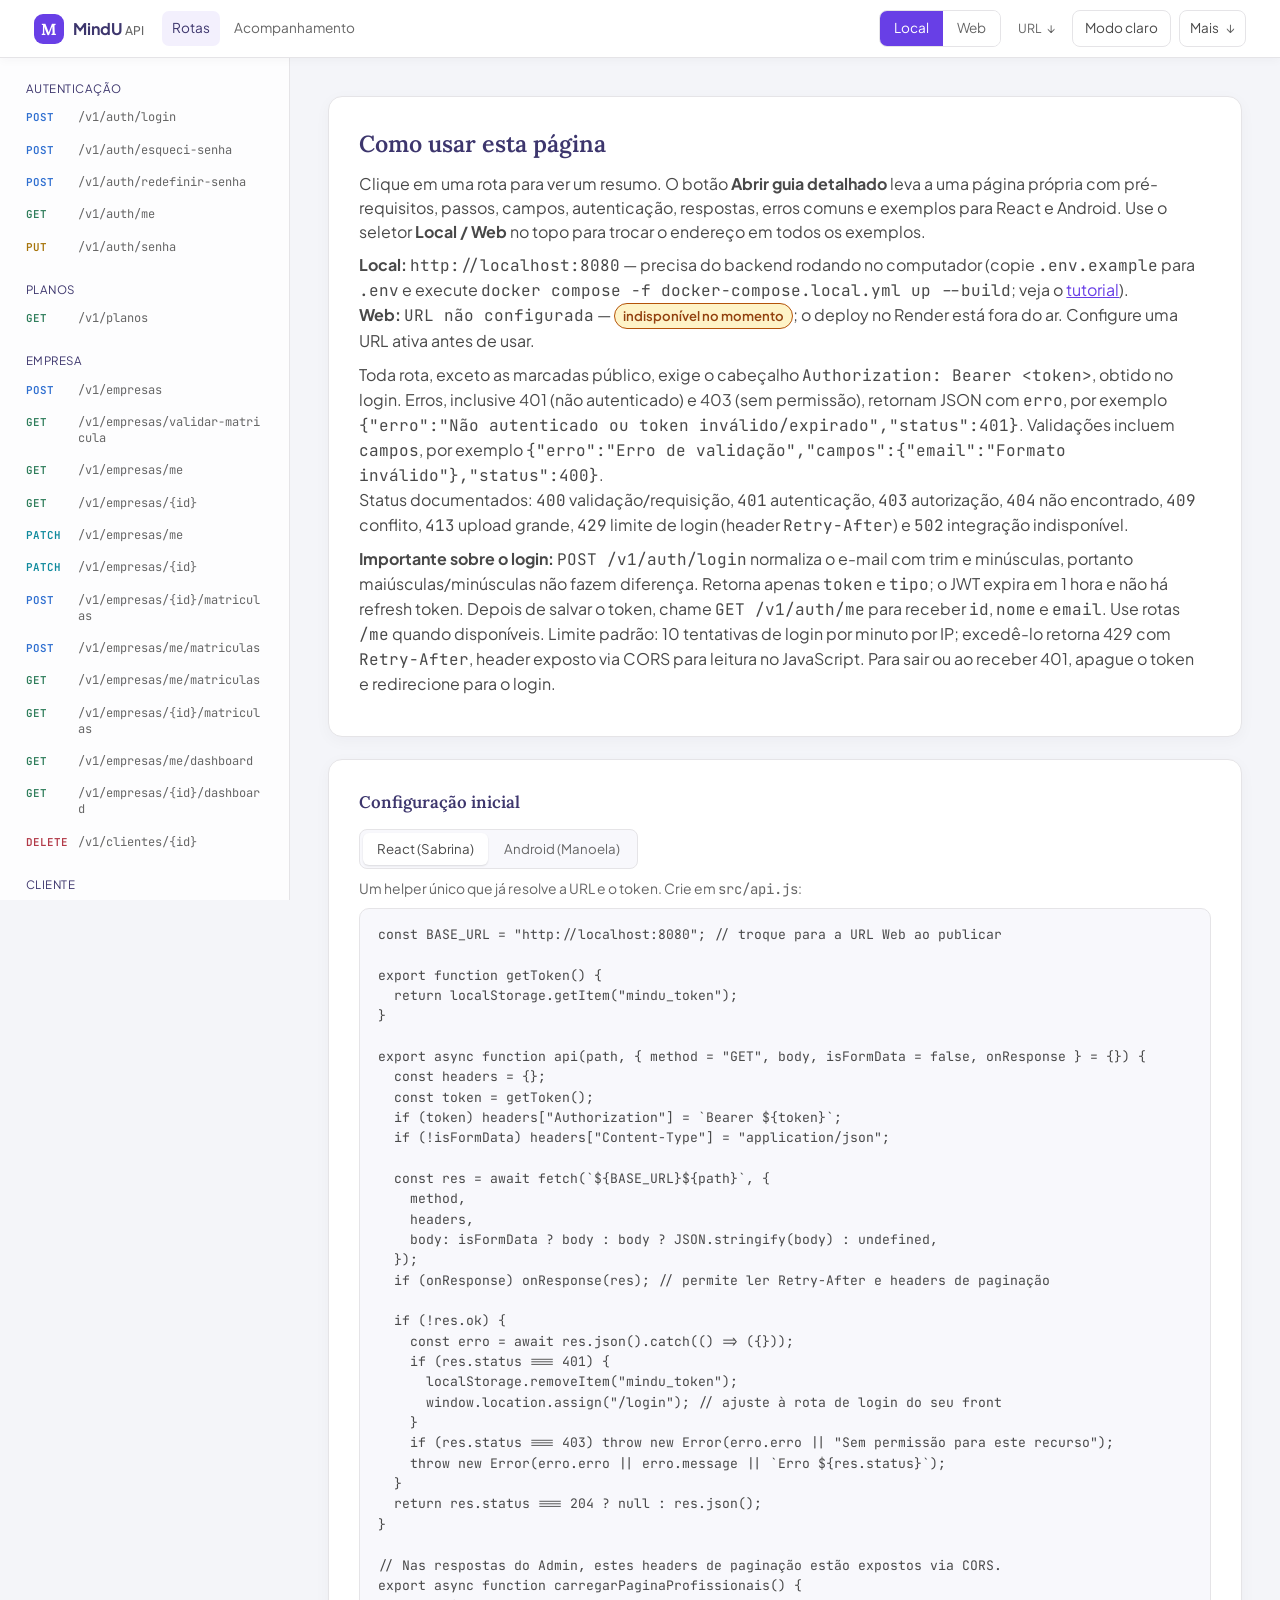
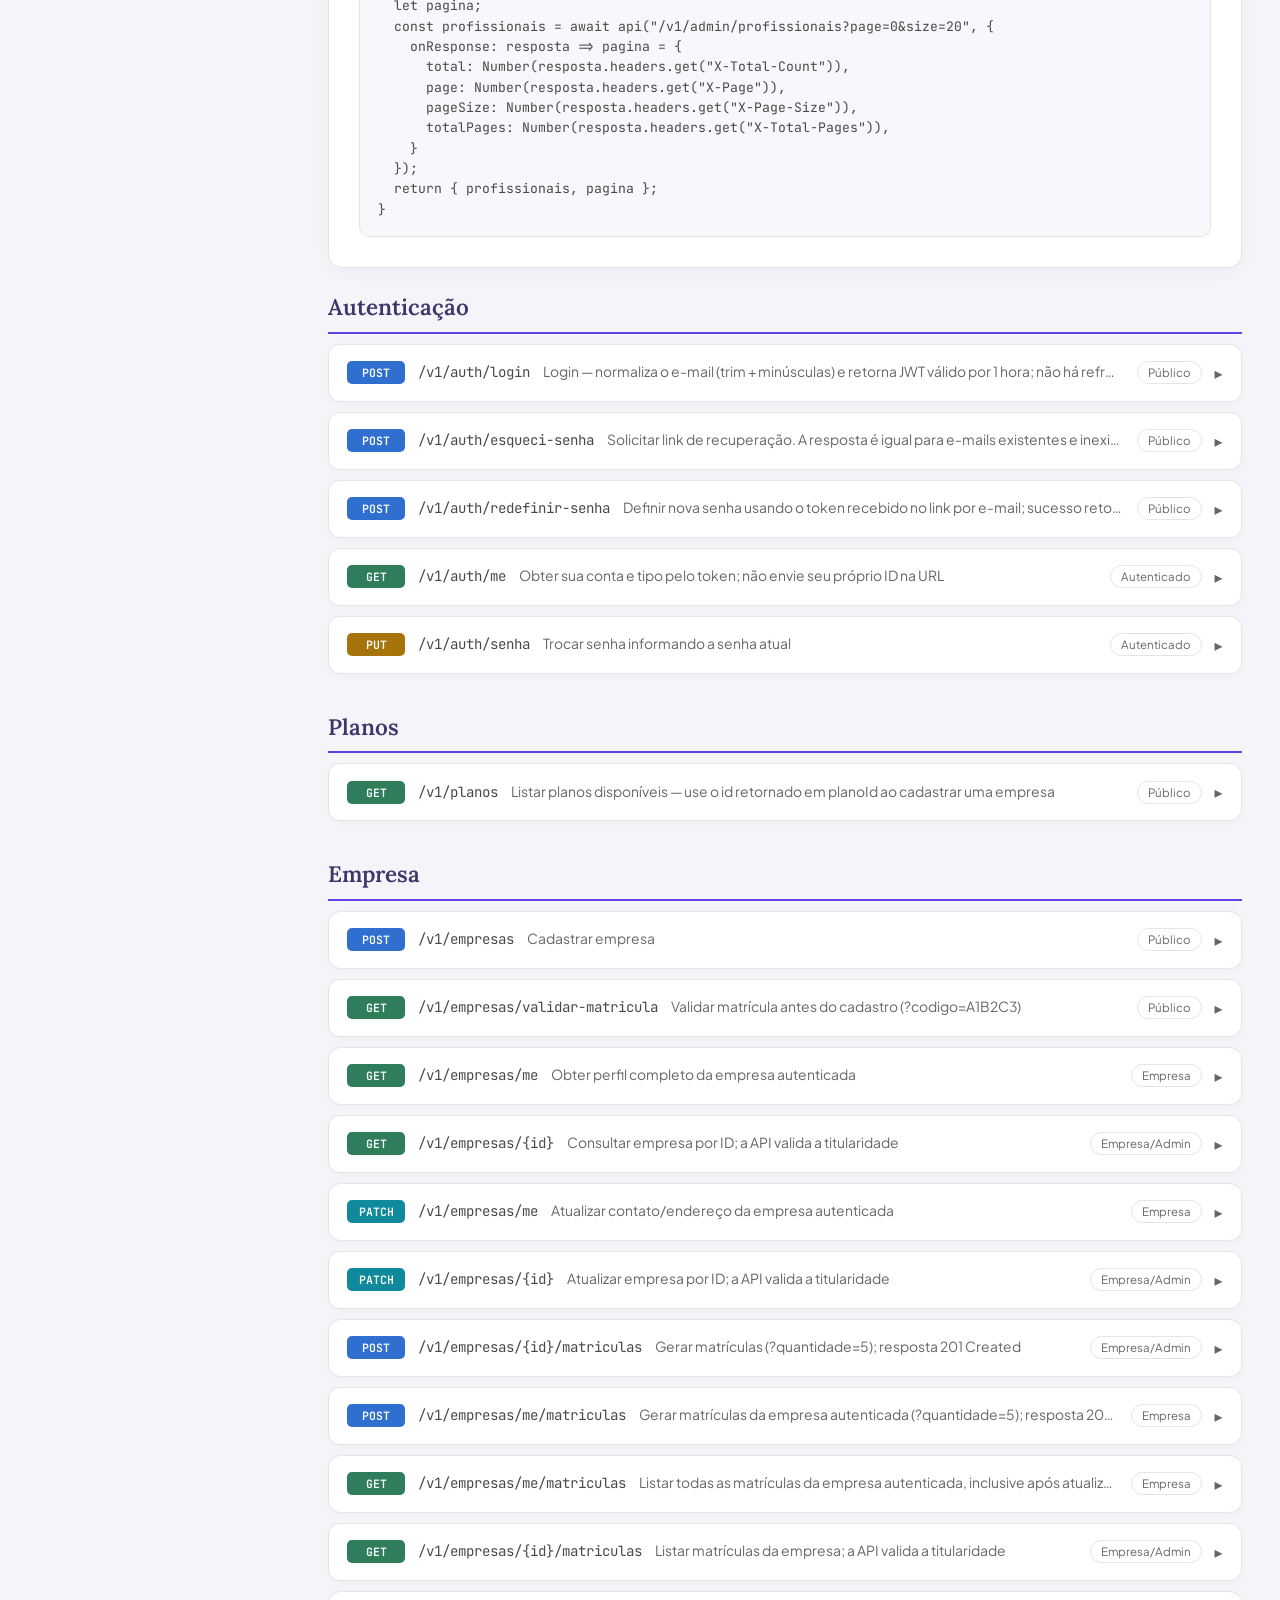
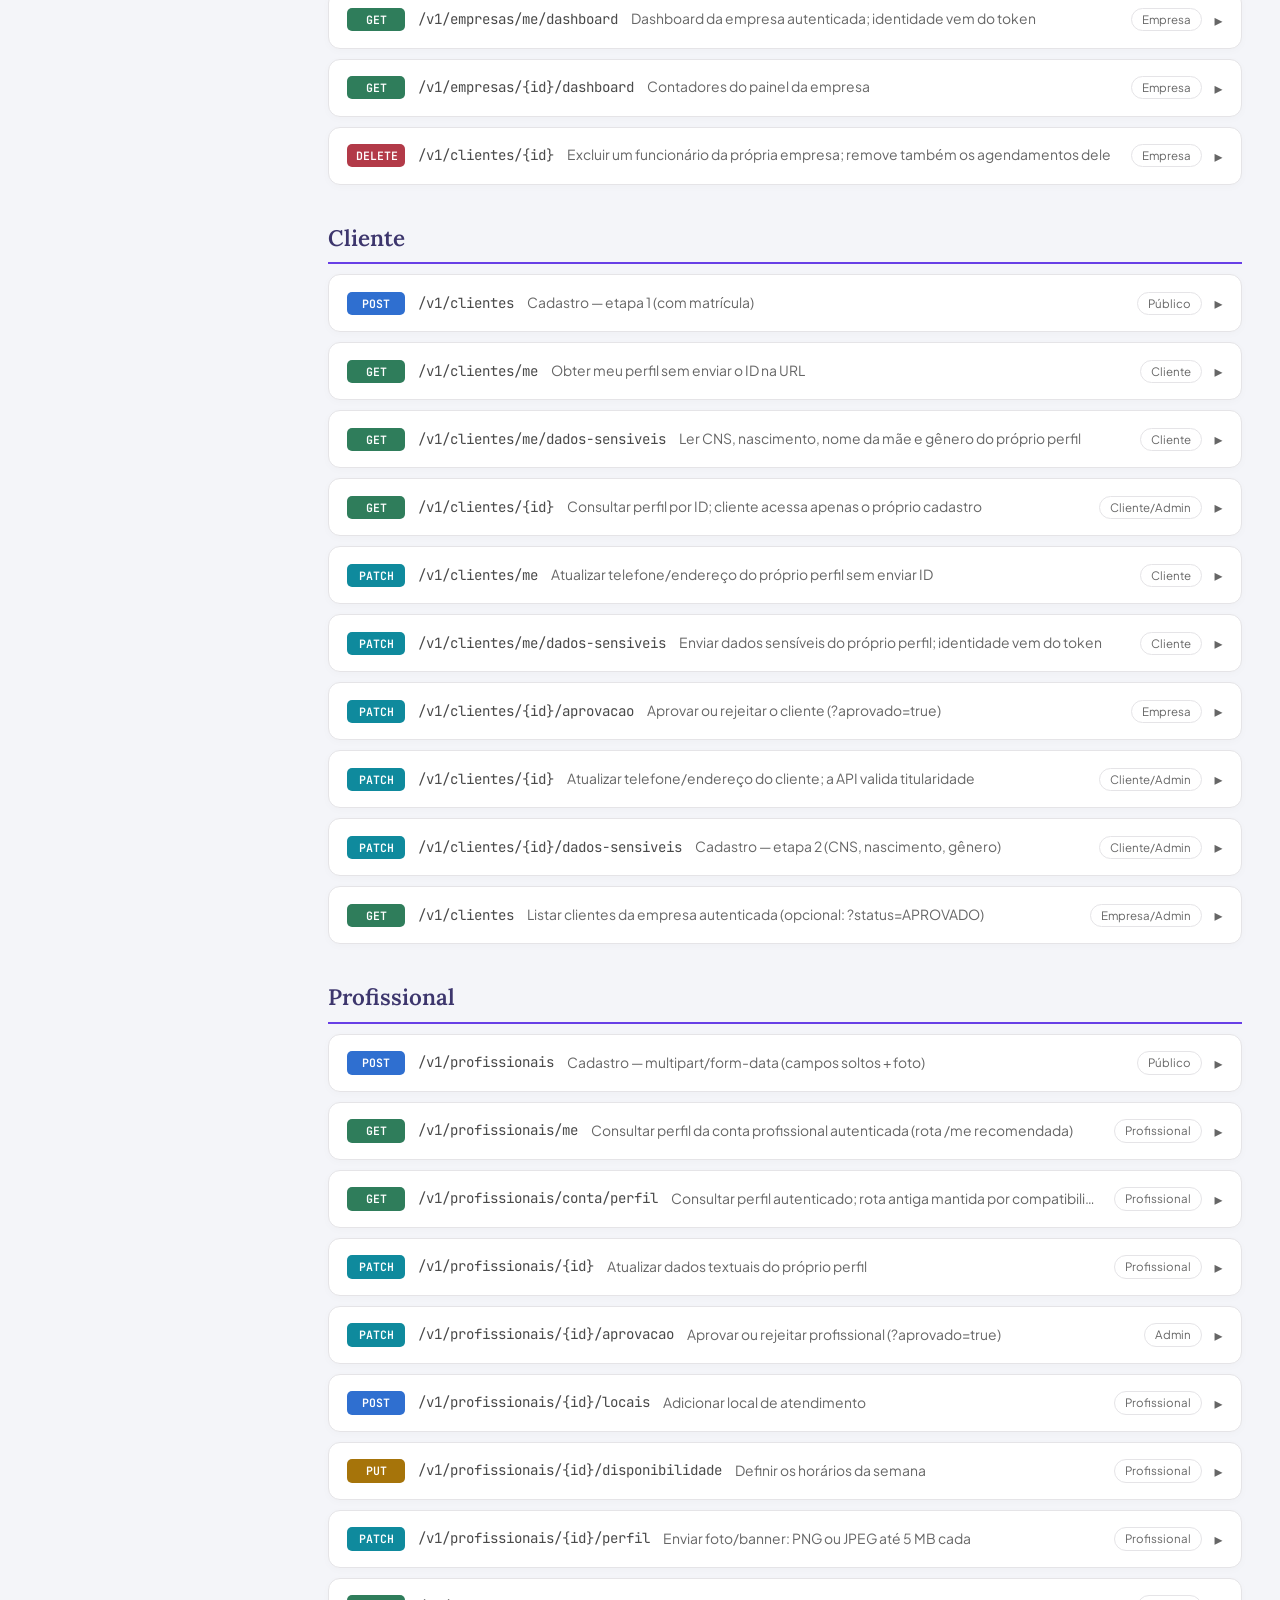
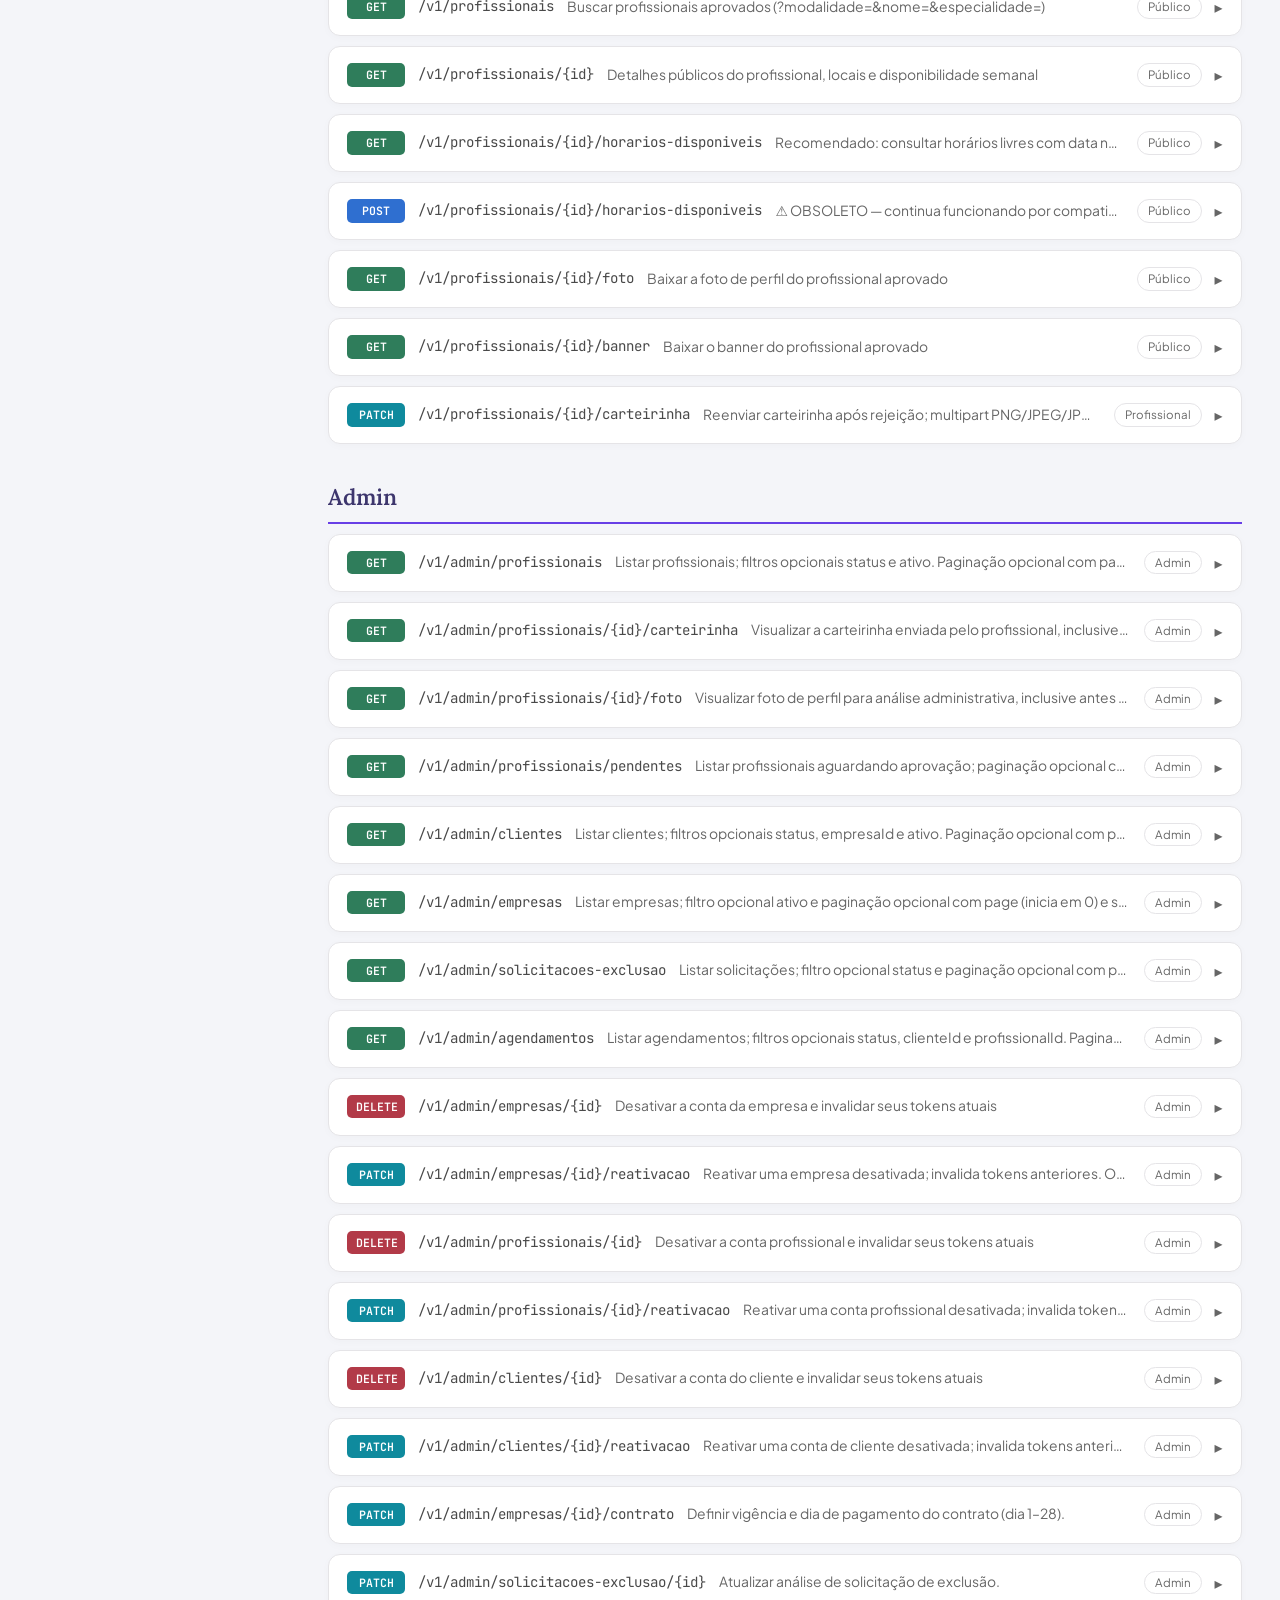
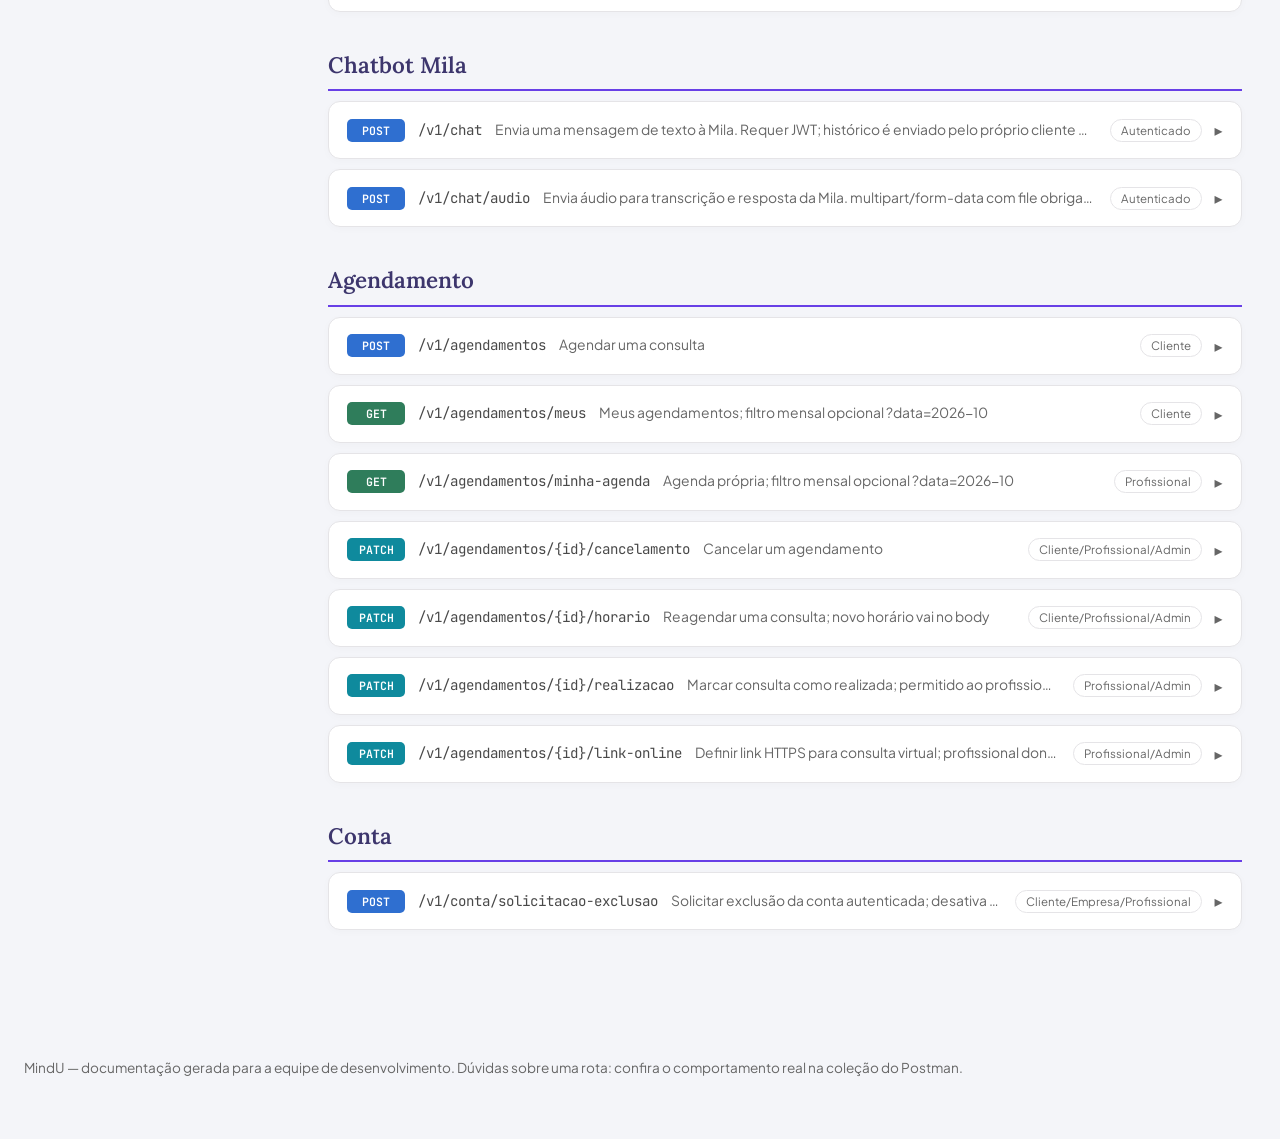
==== commit 3be175b9: "alterando o layout" ====
--- a/index.html
+++ b/index.html
@@ -16,6 +16,7 @@
 <script src="data/routes/admin.js" defer></script>
 <script src="data/routes/chat.js" defer></script>
 <script src="data/routes/agendamento.js" defer></script>
+<script src="data/routes/conta.js" defer></script>
 <script src="data/route-errors.js" defer></script>
 <script src="data/route-guides.js" defer></script>
 <script src="data/field-help.js" defer></script>
@@ -23,22 +24,31 @@
 </head>
 <body>
 
-  <div class="topbar">
-    <h1>MindU · API</h1>
+  <header class="topbar">
+    <a class="brand" href="index.html"><span class="brand-mark">M</span><span>MindU <small>API</small></span></a>
+    <nav class="topbar-nav" aria-label="Navegação principal">
+      <a class="active" href="index.html" aria-current="page">Rotas</a>
+      <a href="docs/api-inventario.html">Acompanhamento</a>
+    </nav>
     <div class="spacer"></div>
-    <div class="env-toggle" role="group" aria-label="Ambiente">
-      <button id="env-local" class="active" data-env="local">Local</button>
-      <button id="env-web" data-env="web">Web</button>
+    <div class="topbar-actions">
+      <div class="env-toggle" role="group" aria-label="Ambiente">
+        <button id="env-local" class="active" data-env="local">Local</button>
+        <button id="env-web" data-env="web">Web</button>
+      </div>
+      <details class="web-url-config"><summary>URL</summary><input id="web-base-url" type="url" placeholder="https://api.exemplo.test" aria-label="URL base do ambiente Web"></details>
+      <button class="theme-toggle" id="theme-toggle" type="button" aria-label="Alternar tema"></button>
+      <details class="topbar-more"><summary>Mais</summary><div class="topbar-menu-panel">
+        <a href="docs/api-inventario.html">Acompanhamento</a>
+        <a href="tutorial.html">Tutorial: API local</a>
+        <a href="integracao-mila.html">Guia: integrar a Mila</a>
+        <a href="docs/api-referencia-rotas.html">Auditoria técnica das rotas</a>
+        <a href="docs/mindu-modelagem.html" download>↓ Artefato de modelagem</a>
+        <a href="docs/mindu-postman-collection.json" download>↓ Coleção Postman</a>
+        <a id="req-route" href="#" target="_blank" rel="noopener">＋ Pedir nova rota</a>
+      </div></details>
     </div>
-    <button class="theme-toggle" id="theme-toggle" type="button" aria-label="Alternar tema"></button>
-    <div class="dl">
-      <a href="tutorial.html">Tutorial: API local</a>
-      <a href="integracao-mila.html">Guia: integrar a Mila</a>
-      <a href="docs/mindu-modelagem.html" download>↓ Artefato de modelagem</a>
-      <a href="docs/mindu-postman-collection.json" download>↓ Coleção Postman</a>
-      <a id="req-route" href="#" target="_blank" rel="noopener">＋ Pedir nova rota</a>
-    </div>
-  </div>
+  </header>
 
   <div class="layout">
     <nav class="side" id="sidenav"></nav>
@@ -48,7 +58,7 @@
         <h2>Como usar esta página</h2>
         <p>Clique em uma rota para ver um resumo. O botão <strong>Abrir guia detalhado</strong> leva a uma página própria com pré-requisitos, passos, campos, autenticação, respostas, erros comuns e exemplos para React e Android. Use o seletor <strong>Local / Web</strong> no topo para trocar o endereço em todos os exemplos.</p>
         <p><strong>Local:</strong> <code>http://localhost:8080</code> — precisa do backend rodando no computador (copie <code>.env.example</code> para <code>.env</code> e execute <code>docker compose -f docker-compose.local.yml up --build</code>; veja o <a href="tutorial.html">tutorial</a>).<br>
-        <strong>Web:</strong> <code id="web-url-display">https://mindu-api.onrender.com</code> — o Render pode entrar em cold start; a primeira requisição após inatividade pode levar aproximadamente 1 minuto.</p>
+        <strong>Web:</strong> <code id="web-url-display">URL configurável</code> — <span class="status-unavailable">indisponível no momento</span>; o deploy no Render está fora do ar. Configure uma URL ativa antes de usar.</p>
         <p>Toda rota, exceto as marcadas <span class="auth-pill">público</span>, exige o cabeçalho <code>Authorization: Bearer &lt;token&gt;</code>, obtido no login. Erros, inclusive 401 (não autenticado) e 403 (sem permissão), retornam JSON com <code>erro</code>, por exemplo <code>{"erro":"Não autenticado ou token inválido/expirado","status":401}</code>. Validações incluem <code>campos</code>, por exemplo <code>{"erro":"Erro de validação","campos":{"email":"Formato inválido"},"status":400}</code>.<br>
         Status documentados: <code>400</code> validação/requisição, <code>401</code> autenticação, <code>403</code> autorização, <code>404</code> não encontrado, <code>409</code> conflito, <code>413</code> upload grande, <code>429</code> limite de login (header <code>Retry-After</code>) e <code>502</code> integração indisponível.</p>
       <p><strong>Importante sobre o login:</strong> <code>POST /v1/auth/login</code> normaliza o e-mail com trim e minúsculas, portanto maiúsculas/minúsculas não fazem diferença. Retorna apenas <code>token</code> e <code>tipo</code>; o JWT expira em 1 hora e não há refresh token. Depois de salvar o token, chame <code>GET /v1/auth/me</code> para receber <code>id</code>, <code>nome</code> e <code>email</code>. Use rotas <code>/me</code> quando disponíveis. Limite padrão: 10 tentativas de login por minuto por IP; excedê-lo retorna 429 com <code>Retry-After</code>, header exposto via CORS para leitura no JavaScript. Para sair ou ao receber 401, apague o token e redirecione para o login.</p>
@@ -108,39 +118,31 @@
 }</code></pre>
         </div>
         <div class="panel" data-panel="android">
-          <p class="setup-note">Adicione ao <code>build.gradle</code> (module: app):</p>
-          <pre><code>implementation("com.squareup.retrofit2:retrofit:2.11.0")
-implementation("com.squareup.retrofit2:converter-gson:2.11.0")
-implementation("com.squareup.okhttp3:logging-interceptor:4.12.0")
-// Use androidx.security:security-crypto para EncryptedSharedPreferences</code></pre>
-      <p class="setup-note setup-note-spaced"><code>RetrofitClient.java</code> — monta o cliente e injeta o token salvo:</p>
+          <p class="setup-note">O projeto já configura Retrofit/OkHttp em <code>RetrofitClient.java</code>. Use esta referência sem alterar versões do build:</p>
+      <p class="setup-note setup-note-spaced">O interceptor atual anexa Bearer via <code>SessionManager</code>, encerra sessão em 401 e respeita <code>Retry-After</code> em 429:</p>
       <pre><code>public class RetrofitClient {
-    private static final String BASE_URL = "<span class="baseurl">http://10.0.2.2:8080</span>/"; // emulador -> localhost da máquina
+    private static final String BASE_URL = "<span class="baseurl">http://10.0.2.2:8080</span>/";
     private static Retrofit retrofit;
-
-    public static SharedPreferences getSecurePreferences(Context context) {
-        try {
-            MasterKey key = new MasterKey.Builder(context).setKeyScheme(MasterKey.KeyScheme.AES256_GCM).build();
-            return EncryptedSharedPreferences.create("mindu_secure", key, context,
-                EncryptedSharedPreferences.PrefKeyEncryptionScheme.AES256_SIV,
-                EncryptedSharedPreferences.PrefValueEncryptionScheme.AES256_GCM);
-        } catch (Exception e) { throw new IllegalStateException("Não foi possível abrir o armazenamento seguro", e); }
-    }
 
     public static Retrofit getInstance(Context context) {
         if (retrofit == null) {
+            Context appContext = context.getApplicationContext();
             OkHttpClient client = new OkHttpClient.Builder()
                 .addInterceptor(chain -> {
-                    SharedPreferences securePrefs = getSecurePreferences(context);
-                    String token = securePrefs.getString("token", null);
+                    String token = SessionManager.getToken(appContext);
                     Request.Builder b = chain.request().newBuilder();
                     if (token != null) b.addHeader("Authorization", "Bearer " + token);
                     Response response = chain.proceed(b.build());
-                    if (response.code() == 401) securePrefs.edit().remove("token").apply();
-                    // A camada de tela redireciona ao login no 401; no 403, informa falta de permissão.
+                    if (response.code() == 401 && !SessionManager.isValidatingLogin(appContext)) {
+                        new Handler(Looper.getMainLooper()).post(() -> SessionManager.expireSession(appContext));
+                    } else if (response.code() == 429) {
+                        String retry = response.header("Retry-After");
+                        String aviso = retry == null ? "Tente novamente mais tarde" : "Tente novamente em " + retry + " segundos";
+                        new Handler(Looper.getMainLooper()).post(() -> Toast.makeText(appContext, aviso, Toast.LENGTH_LONG).show());
+                    }
                     return response;
                 })
-                .addInterceptor(new HttpLoggingInterceptor().setLevel(BuildConfig.DEBUG ? HttpLoggingInterceptor.Level.BASIC : HttpLoggingInterceptor.Level.NONE))
+                .addInterceptor(new HttpLoggingInterceptor().setLevel(BuildConfig.DEBUG ? HttpLoggingInterceptor.Level.BODY : HttpLoggingInterceptor.Level.NONE))
                 .build();
 
             retrofit = new Retrofit.Builder()
@@ -152,8 +154,8 @@
         return retrofit;
     }
 }</code></pre>
-          <p class="setup-note setup-note-compact">No emulador Android, use a base URL <code>http://10.0.2.2:8080/</code>; <code>localhost</code> aponta para o próprio emulador. Android 9 ou posterior costuma bloquear HTTP sem TLS: configure um network security config no app para liberar HTTP somente para <code>10.0.2.2</code> e apenas no build de debug. Essa configuração pertence ao repositório Android, não a esta API. Em produção use HTTPS (<code>https://mindu-api.onrender.com</code>).</p>
-          <p class="setup-note setup-note-spaced">Guarde o JWT em <code>EncryptedSharedPreferences</code>; ele expira em 1 hora e não há refresh token. Ao receber 401, remova o token e encaminhe a pessoa ao login; no 403, mantenha a sessão e informe que o recurso não é permitido. Cada rota abaixo mostra só o método da interface <code>ApiService</code> e a chamada — adicione o método correspondente à sua interface conforme for implementando.</p>
+          <p class="setup-note setup-note-compact">No emulador Android, use a base URL <code>http://10.0.2.2:8080/</code>; <code>localhost</code> aponta para o próprio emulador. Android 9 ou posterior costuma bloquear HTTP sem TLS: configure um network security config no app para liberar HTTP somente para <code>10.0.2.2</code> e apenas no build de debug. Essa configuração pertence ao repositório Android, não a esta API. Hospedagem: URL HTTPS configurável; Render indisponível no momento.</p>
+          <p class="setup-note setup-note-spaced">O interceptor real redige o header <code>Authorization</code> e suprime logs de corpo no chat e em dados sensíveis. O JWT dura 1 hora, sem refresh; em 401, a sessão expira. Em 429, as telas usam o header <code>Retry-After</code> (login e chat têm tratamento próprio); 403 mantém a sessão e indica permissão insuficiente. Os trechos das rotas abaixo correspondem à interface Retrofit <code>ApiService</code>.</p>
         </div>
       </div>
 
--- a/style.css
+++ b/style.css
@@ -38,8 +38,8 @@
 button:focus-visible, a:focus-visible { outline: 2px solid var(--focus); outline-offset: 2px; }
 
 /* Topo */
-.topbar { position: sticky; top: 0; z-index: 20; display: flex; align-items: center; gap: 12px 16px; padding: 12px 24px; background: var(--panel); border-bottom: 1px solid var(--line); flex-wrap: wrap; }
-.topbar h1 { font-size: 1.15rem; }
+.topbar { position: sticky; top: 0; z-index: 20; display: flex; align-items: center; gap: 10px 18px; min-height: 58px; padding: 8px 22px; background: var(--panel); border-bottom: 1px solid var(--line); flex-wrap: nowrap; }
+.topbar h1 { font-size: 1.05rem; }
 .topbar .sub { color: var(--muted); font-size: .85rem; }
 .spacer { flex: 1; }
 .theme-toggle, .dl a { border: 1px solid var(--line); border-radius: 8px; padding: 7px 12px; font: inherit; font-size: .85rem; cursor: pointer; color: var(--ink); background: var(--panel); text-decoration: none; white-space: nowrap; }
@@ -47,7 +47,26 @@
 .env-toggle { display: flex; border: 1px solid var(--line); border-radius: 8px; overflow: hidden; }
 .env-toggle button { border: none; background: var(--panel); padding: 7px 14px; font: inherit; font-size: .85rem; cursor: pointer; color: var(--muted); }
 .env-toggle button.active { background: var(--accent); color: var(--accent-ink); }
+.web-url-config { position: relative; display: flex; align-items: center; color: var(--muted); font-size: .78rem; }
+.web-url-config summary { padding: 7px 9px; cursor: pointer; list-style: none; white-space: nowrap; }
+.web-url-config summary::-webkit-details-marker, .topbar-more summary::-webkit-details-marker { display: none; }
+.web-url-config summary::after { content: "↓"; margin-left: 5px; }
+.web-url-config input { position: absolute; top: calc(100% + 8px); right: 0; width: min(270px, 80vw); border: 1px solid var(--line); border-radius: 8px; padding: 9px 11px; background: var(--panel); color: var(--ink); font: inherit; box-shadow: 0 8px 24px rgba(20, 18, 38, .12); }
+.status-unavailable { display: inline-block; padding: 2px 8px; border: 1px solid #b45309; border-radius: 20px; color: #92400e; background: #fef3c7; font-size: .82em; font-weight: 600; }
 .dl { display: flex; gap: 8px; flex-wrap: wrap; }
+.brand { display: inline-flex; align-items: center; gap: 9px; color: var(--primary); text-decoration: none; font-weight: 700; white-space: nowrap; }
+.brand small { color: var(--muted); font-size: .75rem; font-weight: 500; }
+.brand-mark { display: grid; place-items: center; width: 30px; height: 30px; border-radius: 9px; color: white; background: var(--accent); font-family: 'Lora', Georgia, serif; }
+.topbar-nav { display: flex; align-items: center; gap: 4px; }
+.topbar-nav a { padding: 7px 10px; border-radius: 7px; color: var(--muted); text-decoration: none; font-size: .85rem; white-space: nowrap; }
+.topbar-nav a:hover, .topbar-nav a.active { color: var(--primary); background: color-mix(in srgb, var(--link) 8%, transparent); }
+.topbar-actions { display: flex; align-items: center; gap: 8px; }
+.topbar-more { position: relative; }
+.topbar-more summary { list-style: none; cursor: pointer; padding: 7px 10px; border: 1px solid var(--line); border-radius: 8px; color: var(--ink); background: var(--panel); font-size: .84rem; white-space: nowrap; }
+.topbar-more summary::after { content: "↓"; margin-left: 7px; color: var(--muted); }
+.topbar-menu-panel { position: absolute; right: 0; top: calc(100% + 8px); z-index: 30; display: grid; min-width: 210px; padding: 6px; border: 1px solid var(--line); border-radius: 10px; background: var(--panel); box-shadow: 0 10px 30px rgba(20,18,38,.14); }
+.topbar-menu-panel a { padding: 9px 10px; border-radius: 6px; color: var(--ink); text-decoration: none; font-size: .84rem; white-space: nowrap; }
+.topbar-menu-panel a:hover { background: var(--bg); color: var(--link); }
 
 /* Layout */
 .layout { display: grid; grid-template-columns: minmax(320px, 360px) minmax(0, 1fr); width: 100%; margin: 0; }
@@ -171,3 +190,188 @@
   .route-detail-shell .route { border-radius: 8px; }
   .route-guide { padding: 13px; }
 }
+
+/* Acompanhamento de implementação */
+.tracker-page { min-height: 100vh; background: color-mix(in srgb, var(--bg) 94%, var(--link)); }
+.tracker-topbar { padding-inline: clamp(14px, 3vw, 34px); }
+.tracker-shell { display: grid; grid-template-columns: 218px minmax(0, 1fr); max-width: 1600px; min-height: calc(100vh - 58px); margin: 0 auto; }
+.tracker-sidebar { display: flex; flex-direction: column; gap: 7px; padding: 26px 14px; border-right: 1px solid var(--line); background: color-mix(in srgb, var(--panel) 84%, var(--bg)); }
+.sidebar-caption { margin: 2px 10px 8px; color: var(--muted); font-size: .65rem; font-weight: 700; letter-spacing: .12em; }
+.sidebar-label { margin: 0 10px 5px; color: var(--primary); font-size: .8rem; font-weight: 700; }
+.profile-choice { display: flex; align-items: center; gap: 10px; width: 100%; padding: 10px; border: 1px solid transparent; border-radius: 9px; background: transparent; color: var(--ink); text-align: left; cursor: pointer; font: inherit; }
+.profile-choice:hover { background: var(--bg); }
+.profile-choice.active { border-color: color-mix(in srgb, var(--link) 20%, var(--line)); background: color-mix(in srgb, var(--link) 8%, var(--panel)); }
+.profile-avatar, .active-profile-icon, .card-icon { display: grid; flex: 0 0 auto; place-items: center; border-radius: 9px; font-weight: 700; }
+.profile-avatar { width: 34px; height: 34px; background: color-mix(in srgb, var(--link) 13%, var(--panel)); color: var(--link); }
+.manoela-avatar, .manoela-icon { background: color-mix(in srgb, var(--get) 15%, var(--panel)); color: var(--get); }
+.profile-choice-text { display: grid; gap: 1px; }
+.profile-choice-text strong { font-size: .86rem; }
+.profile-choice-text small { color: var(--muted); font-size: .73rem; }
+.sidebar-divider { height: 1px; margin: 15px 6px 8px; background: var(--line); }
+.sidebar-link { display: flex; justify-content: space-between; padding: 9px 10px; border-radius: 7px; color: var(--muted); font-size: .82rem; text-decoration: none; }
+.sidebar-link:hover { color: var(--link); background: var(--bg); }
+.sidebar-note { margin: auto 8px 4px; padding-top: 20px; color: var(--muted); font-size: .71rem; line-height: 1.55; }
+.tracker-main { min-width: 0; padding: 26px clamp(16px, 3vw, 38px) 54px; }
+.tracker-breadcrumb { display: flex; gap: 8px; margin-bottom: 17px; color: var(--muted); font-size: .75rem; }
+.tracker-breadcrumb a { color: var(--muted); text-decoration: none; }
+.tracker-breadcrumb a:hover { color: var(--link); }
+.tracker-heading { display: flex; align-items: center; justify-content: space-between; gap: 20px; margin-bottom: 22px; }
+.tracker-heading h1 { margin: 3px 0 2px; font-size: clamp(1.55rem, 2.5vw, 2rem); }
+.tracker-heading .eyebrow { font-size: .66rem; font-weight: 700; letter-spacing: .12em; }
+.tracker-subtitle { margin: 0; color: var(--muted); font-size: .88rem; }
+.bulk-button { flex: 0 0 auto; padding: 10px 14px; border: 1px solid var(--accent); border-radius: 8px; color: white; background: var(--accent); font: 600 .82rem 'Plus Jakarta Sans', sans-serif; cursor: pointer; box-shadow: 0 2px 6px color-mix(in srgb, var(--accent) 18%, transparent); }
+.bulk-button:hover { filter: brightness(1.06); }
+.bulk-button.bulk-reopen { color: var(--primary); border-color: var(--line); background: var(--panel); box-shadow: none; }
+.overview-cards { display: grid; grid-template-columns: repeat(3, minmax(0, 1fr)); gap: 12px; margin-bottom: 17px; }
+.overview-card { display: flex; align-items: center; gap: 12px; min-height: 86px; padding: 15px 16px; border: 1px solid var(--line); border-radius: 11px; background: var(--panel); box-shadow: 0 2px 8px rgba(28,24,45,.025); }
+.card-icon { width: 38px; height: 38px; color: var(--link); background: color-mix(in srgb, var(--link) 12%, var(--panel)); }
+.route-icon { font-size: 1.2rem; }
+.sabrina-icon { background: color-mix(in srgb, var(--link) 13%, var(--panel)); }
+.overview-card p { margin: 0; color: var(--muted); font-size: .73rem; }
+.overview-card strong { display: block; color: var(--ink); font-size: 1.15rem; line-height: 1.35; }
+.overview-card small { color: var(--muted); font-size: .68rem; }
+.active-progress { display: grid; grid-template-columns: 42px minmax(140px, 1fr) minmax(130px, 30%) 42px; align-items: center; gap: 13px; margin-bottom: 19px; padding: 14px 16px; border: 1px solid var(--line); border-radius: 11px; background: var(--panel); }
+.active-profile-icon { width: 40px; height: 40px; color: var(--link); background: color-mix(in srgb, var(--link) 12%, var(--panel)); }
+.active-profile-line { display: flex; align-items: center; gap: 8px; }
+.active-profile-line h2 { font: 700 .9rem 'Plus Jakarta Sans', sans-serif; }
+.active-profile-line span { padding: 2px 7px; border-radius: 99px; color: var(--muted); background: var(--bg); font-size: .65rem; }
+.active-profile-info p { margin: 3px 0 0; color: var(--muted); font-size: .72rem; }
+.progress-track { height: 8px; overflow: hidden; border-radius: 99px; background: color-mix(in srgb, var(--link) 12%, var(--bg)); }
+.progress-track span { display: block; width: 0; height: 100%; border-radius: inherit; background: linear-gradient(90deg, var(--accent), #8d74ee); transition: width .25s ease; }
+.progress-percent { color: var(--primary); font-size: .82rem; text-align: right; }
+.route-workspace { overflow: hidden; border: 1px solid var(--line); border-radius: 12px; background: var(--panel); box-shadow: 0 3px 12px rgba(28,24,45,.03); }
+.workspace-heading { display: flex; align-items: center; justify-content: space-between; gap: 16px; padding: 17px 18px; border-bottom: 1px solid var(--line); }
+.workspace-heading h2 { font-size: 1.04rem; }
+.workspace-heading p { margin: 3px 0 0; color: var(--muted); font-size: .73rem; }
+.workspace-tools { display: flex; align-items: center; gap: 14px; }
+.search-box { display: flex; align-items: center; gap: 7px; min-width: 230px; padding: 7px 10px; border: 1px solid var(--line); border-radius: 8px; color: var(--muted); background: var(--bg); }
+.search-box span { font-size: 1.2rem; line-height: 1; }
+.search-box input { width: 100%; min-width: 0; border: 0; outline: 0; color: var(--ink); background: transparent; font: inherit; font-size: .76rem; }
+.search-box input::placeholder { color: var(--muted); }
+.completed-filter { display: inline-flex; align-items: center; gap: 6px; color: var(--muted); font-size: .72rem; white-space: nowrap; cursor: pointer; }
+.completed-filter input { accent-color: var(--accent); }
+.table-scroll { overflow-x: auto; }
+.tracker-table { width: 100%; border-collapse: collapse; }
+.tracker-table th { padding: 10px 14px; color: var(--muted); background: color-mix(in srgb, var(--bg) 58%, var(--panel)); font-size: .63rem; font-weight: 700; letter-spacing: .07em; text-align: left; white-space: nowrap; }
+.tracker-table td { padding: 11px 14px; border-top: 1px solid color-mix(in srgb, var(--line) 76%, transparent); color: var(--ink); font-size: .75rem; vertical-align: middle; }
+.tracker-table tbody tr:hover { background: color-mix(in srgb, var(--link) 3%, var(--panel)); }
+.tracker-table tbody tr.is-done { opacity: .76; }
+.route-cell { display: flex; align-items: flex-start; gap: 10px; min-width: 280px; }
+.route-cell div { display: grid; gap: 3px; min-width: 0; }
+.route-cell code { color: var(--ink); font-size: .72rem; overflow-wrap: anywhere; }
+.route-cell small { max-width: 55ch; color: var(--muted); font-size: .66rem; line-height: 1.4; }
+.method-chip { min-width: 49px; padding: 3px 5px; border-radius: 5px; color: white; font: 700 .6rem 'JetBrains Mono', monospace; text-align: center; }
+.method-get { background: var(--get); }
+.method-post { background: var(--post); }
+.method-put { background: var(--put); }
+.method-patch { background: var(--patch); }
+.method-delete { background: var(--delete); }
+.domain-chip { display: inline-block; padding: 3px 8px; border-radius: 99px; color: var(--primary); background: color-mix(in srgb, var(--link) 8%, var(--panel)); font-size: .67rem; white-space: nowrap; }
+.access-text { color: var(--muted); font-size: .69rem; white-space: nowrap; }
+.status-pill { display: inline-flex; align-items: center; gap: 6px; padding: 4px 8px; border-radius: 99px; font-size: .66rem; white-space: nowrap; }
+.status-pill > span { width: 6px; height: 6px; border-radius: 50%; background: currentColor; }
+.status-pending { color: #986c10; background: color-mix(in srgb, #e6b84b 18%, var(--panel)); }
+.status-done { color: var(--get); background: color-mix(in srgb, var(--get) 13%, var(--panel)); }
+.action-cell { text-align: right !important; }
+.row-action { padding: 6px 9px; border: 1px solid var(--line); border-radius: 7px; color: var(--primary); background: var(--panel); font: 600 .67rem 'Plus Jakarta Sans', sans-serif; white-space: nowrap; cursor: pointer; }
+.row-action:hover { border-color: var(--focus); color: var(--link); }
+.row-action-done { color: var(--muted); }
+.action-heading { text-align: right !important; }
+.empty-state { display: grid; justify-items: center; gap: 5px; padding: 44px 20px; text-align: center; }
+.empty-state[hidden] { display: none; }
+.empty-state > span { display: grid; place-items: center; width: 42px; height: 42px; margin-bottom: 4px; border-radius: 50%; color: var(--get); background: color-mix(in srgb, var(--get) 12%, var(--panel)); font-size: 1.2rem; }
+.empty-state strong { color: var(--primary); font-size: .95rem; }
+.empty-state p { margin: 0; color: var(--muted); font-size: .78rem; }
+.empty-state button { margin-top: 8px; border: 0; color: var(--link); background: none; font: 600 .76rem 'Plus Jakarta Sans', sans-serif; cursor: pointer; }
+.tracker-footnote { margin: 0; padding: 12px 16px; border-top: 1px solid var(--line); color: var(--muted); font-size: .69rem; }
+
+@media (max-width: 900px) {
+  .tracker-shell { grid-template-columns: 178px minmax(0, 1fr); }
+  .tracker-sidebar { padding-inline: 10px; }
+  .tracker-main { padding-inline: 18px; }
+  .workspace-heading { align-items: flex-start; flex-direction: column; }
+  .workspace-tools { width: 100%; justify-content: space-between; }
+  .search-box { flex: 1; }
+}
+@media (max-width: 680px) {
+  .topbar { gap: 7px; padding-inline: 12px; }
+  .topbar-nav { display: none; }
+  .topbar .spacer { display: block; }
+  .tracker-topbar .brand { gap: 5px; font-size: .83rem; }
+  .tracker-topbar .brand-mark { width: 27px; height: 27px; }
+  .tracker-shell { display: block; }
+  .tracker-sidebar { display: grid; grid-template-columns: repeat(2, minmax(0,1fr)); gap: 5px; padding: 10px 12px; border-right: 0; border-bottom: 1px solid var(--line); }
+  .sidebar-caption, .sidebar-label, .sidebar-divider, .sidebar-note { display: none; }
+  .profile-choice { gap: 7px; padding: 7px; }
+  .profile-avatar { width: 29px; height: 29px; }
+  .sidebar-link { display: none; }
+  .tracker-main { padding: 18px 12px 36px; }
+  .tracker-breadcrumb { margin-bottom: 12px; }
+  .tracker-heading { align-items: flex-start; flex-direction: column; gap: 12px; margin-bottom: 14px; }
+  .tracker-heading h1 { font-size: 1.55rem; }
+  .bulk-button { width: 100%; }
+  .overview-cards { grid-template-columns: 1fr 1fr; gap: 7px; }
+  .overview-card { min-height: 74px; gap: 8px; padding: 10px; }
+  .overview-card:first-child { grid-column: 1 / -1; }
+  .card-icon { width: 31px; height: 31px; }
+  .overview-card strong { font-size: 1rem; }
+  .overview-card small { font-size: .62rem; }
+  .active-progress { grid-template-columns: 36px minmax(0, 1fr) 39px; gap: 9px; padding: 11px; }
+  .active-profile-icon { width: 34px; height: 34px; }
+  .progress-track { grid-column: 2 / 3; grid-row: 2; }
+  .progress-percent { grid-column: 3; grid-row: 1 / span 2; }
+  .workspace-heading { padding: 13px; }
+  .workspace-tools { align-items: flex-start; flex-direction: column; gap: 9px; }
+  .search-box { width: 100%; min-width: 0; flex: auto; }
+  .tracker-table { min-width: 690px; }
+}
+
+/* Superfícies compartilhadas: catálogo, guias e auditoria */
+body { background: light-dark(#f4f5f9, #101116); }
+.topbar { padding-inline: clamp(14px, 3vw, 34px); box-shadow: 0 2px 10px rgba(26, 23, 45, .035); }
+.layout { grid-template-columns: minmax(245px, 290px) minmax(0, 1fr); max-width: 1720px; margin: 0 auto; }
+nav.side { padding: 22px 16px; border-right: 1px solid var(--line); background: color-mix(in srgb, var(--panel) 72%, var(--bg)); }
+nav.side a { padding: 8px 10px; border-radius: 8px; }
+nav.side a:hover { background: color-mix(in srgb, var(--link) 8%, var(--panel)); }
+main { padding: clamp(20px, 3vw, 38px) clamp(16px, 3vw, 40px) 72px; }
+.intro, .setup, .tutorial-section, .guide section, .route-guide { border-radius: 14px; box-shadow: 0 4px 16px rgba(26, 23, 45, .035); }
+.intro, .setup { padding: clamp(18px, 2.6vw, 30px); margin-bottom: 22px; }
+.intro h2 { font-size: 1.45rem; }
+.route { margin-top: 10px; border-radius: 12px; box-shadow: 0 2px 8px rgba(26, 23, 45, .025); transition: border-color .16s, box-shadow .16s, transform .16s; }
+.route:hover { border-color: color-mix(in srgb, var(--link) 28%, var(--line)); box-shadow: 0 5px 16px rgba(26, 23, 45, .06); }
+.route > button.head { gap: 10px 13px; padding: 16px 18px; }
+.route.open { border-color: color-mix(in srgb, var(--link) 34%, var(--line)); }
+.route .body { padding: 4px 20px 22px; }
+.route-guide { padding: 20px; background: color-mix(in srgb, var(--bg) 55%, var(--panel)); }
+.route-detail-shell, .tutorial-shell, .guide { max-width: 1120px; }
+.route-detail-shell, .tutorial-shell { padding-top: clamp(22px, 3vw, 38px); }
+.tutorial-section, .guide section { padding: clamp(17px, 2.5vw, 26px); background: var(--panel); box-shadow: 0 4px 16px rgba(26, 23, 45, .04); }
+.tutorial-title, .guide > h2 { font-size: clamp(1.7rem, 3vw, 2.35rem); }
+.tutorial-lead { font-size: 1.04rem; line-height: 1.7; }
+pre { border-radius: 10px; padding: 16px 18px; }
+table { border-collapse: separate; border-spacing: 0; }
+.guide table, .inventory table { overflow: hidden; border: 1px solid var(--line); border-radius: 11px; background: var(--panel); }
+.guide th, .guide td { border-bottom: 1px solid var(--line); }
+.guide th { color: var(--muted); background: color-mix(in srgb, var(--bg) 72%, var(--panel)); font-size: .78rem; text-transform: uppercase; letter-spacing: .035em; }
+.inventory { max-width: 1600px !important; padding: 0 clamp(14px, 3vw, 36px) !important; }
+.inventory > a { display: inline-flex; margin: 12px 0 18px; padding: 8px 11px; border: 1px solid var(--line); border-radius: 8px; background: var(--panel); text-decoration: none; }
+.inventory > h1 { margin-bottom: 8px; font-size: clamp(1.8rem, 3vw, 2.35rem); }
+.inventory > p { max-width: 88ch; line-height: 1.7; }
+.inventory h2 { margin: 28px 0 10px; }
+.inventory table { border-collapse: separate !important; border-spacing: 0 !important; box-shadow: 0 4px 16px rgba(26, 23, 45, .04); }
+.inventory th, .inventory td { border: 0 !important; border-bottom: 1px solid var(--line) !important; padding: 11px 12px !important; }
+.inventory th { background: color-mix(in srgb, var(--bg) 72%, var(--panel)) !important; }
+.inventory tbody tr:nth-child(even) { background: color-mix(in srgb, var(--bg) 55%, var(--panel)); }
+.status-unavailable { vertical-align: baseline; }
+footer { max-width: 1720px; }
+@media (max-width: 860px) {
+  .layout { display: block; }
+  main { padding-inline: 16px; }
+  nav.side { display: none; }
+}
+@media (max-width: 680px) {
+  .topbar { padding-inline: 12px; }
+  .intro, .setup, .tutorial-section, .guide section { border-radius: 11px; }
+  .route > button.head { padding: 13px; }
+  .route .body { padding: 0 14px 18px; }
+}
